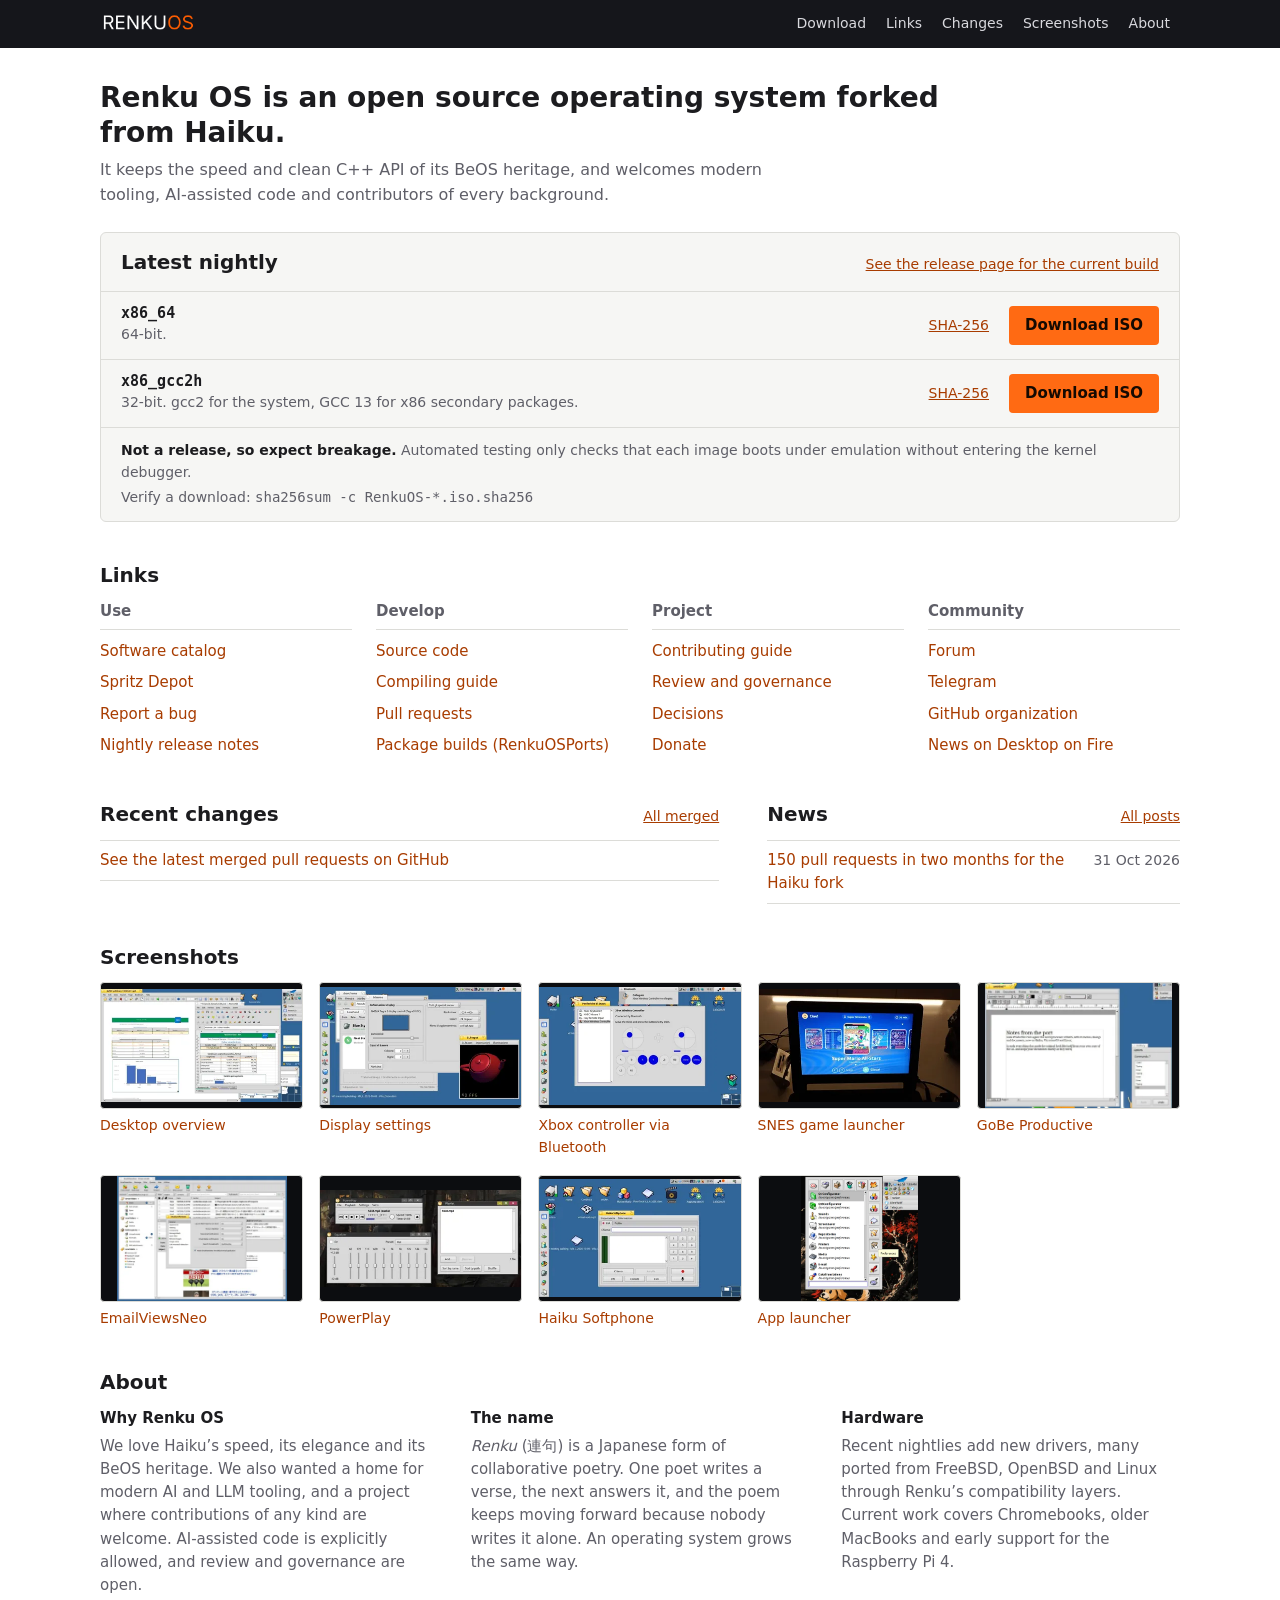
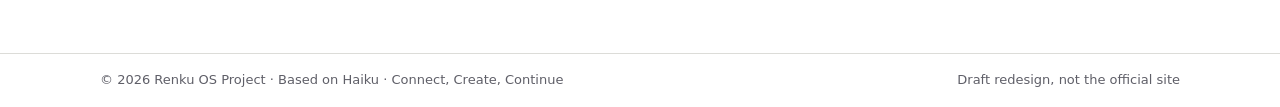
==== v2/index.html @ 44bab9cc "Add a quieter, practical version of the site under v2/ The existing page stays at the site root, unc" ====
<!doctype html>
<html lang="en">
<head>
  <meta charset="utf-8">
  <meta name="viewport" content="width=device-width, initial-scale=1">
  <title>Renku OS</title>
  <meta name="description" content="Download the latest Renku OS nightly, follow recent changes and find the project's developer and community links.">
  <meta name="color-scheme" content="light dark">
  <link rel="icon" href="../assets/seal.svg" type="image/svg+xml">
  <link rel="stylesheet" href="style.css">
</head>
<body>
  <a class="skip" href="#main">Skip to content</a>

  <header class="site-header">
    <div class="wrap header-inner">
      <a class="brand" href="#main" aria-label="Renku OS home"><img src="../assets/logo.png" alt="Renku OS" width="600" height="201"></a>
      <nav aria-label="Main">
        <a href="#download">Download</a>
        <a href="#links">Links</a>
        <a href="#changes">Changes</a>
        <a href="#screenshots">Screenshots</a>
        <a href="#about">About</a>
      </nav>
    </div>
  </header>

  <main id="main" class="wrap">
    <section class="intro">
      <h1>Renku OS is an open source operating system forked from Haiku.</h1>
      <p>It keeps the speed and clean C++ API of its BeOS heritage, and welcomes modern tooling, AI-assisted code and contributors of every background.</p>
    </section>

    <section id="download" class="panel" aria-labelledby="download-title">
      <div class="panel-head">
        <h2 id="download-title">Latest nightly</h2>
        <p class="meta" id="build-meta"><a href="https://github.com/RenkuOS/Source/releases/tag/nightly">See the release page for the current build</a></p>
      </div>
      <ul class="downloads">
        <li data-arch="x86_64">
          <div class="arch"><b>x86_64</b><span>64-bit.</span></div>
          <span class="size"></span>
          <a class="sum" href="https://github.com/RenkuOS/Source/releases/tag/nightly">SHA-256</a>
          <a class="btn" href="https://github.com/RenkuOS/Source/releases/tag/nightly">Download ISO</a>
        </li>
        <li data-arch="x86_gcc2h">
          <div class="arch"><b>x86_gcc2h</b><span>32-bit. gcc2 for the system, GCC 13 for x86 secondary packages.</span></div>
          <span class="size"></span>
          <a class="sum" href="https://github.com/RenkuOS/Source/releases/tag/nightly">SHA-256</a>
          <a class="btn" href="https://github.com/RenkuOS/Source/releases/tag/nightly">Download ISO</a>
        </li>
      </ul>
      <div class="panel-foot">
        <p><b>Not a release, so expect breakage.</b> Automated testing only checks that each image boots under emulation without entering the kernel debugger.</p>
        <p>Verify a download: <code>sha256sum -c RenkuOS-*.iso.sha256</code></p>
      </div>
    </section>

    <section id="links" aria-labelledby="links-title">
      <h2 id="links-title">Links</h2>
      <div class="link-groups">
        <nav aria-label="Use">
          <h3>Use</h3>
          <ul>
            <li><a href="https://renkuos.org/software">Software catalog</a></li>
            <li><a href="https://spritzdepot.desktoponfire.com/">Spritz Depot</a></li>
            <li><a href="https://github.com/RenkuOS/Source/issues">Report a bug</a></li>
            <li><a href="https://github.com/RenkuOS/Source/releases/tag/nightly">Nightly release notes</a></li>
          </ul>
        </nav>
        <nav aria-label="Develop">
          <h3>Develop</h3>
          <ul>
            <li><a href="https://github.com/RenkuOS/Source">Source code</a></li>
            <li><a href="https://github.com/RenkuOS/Source/blob/main/ReadMe.Compiling.md">Compiling guide</a></li>
            <li><a href="https://github.com/RenkuOS/Source/pulls">Pull requests</a></li>
            <li><a href="https://github.com/RenkuOS/RenkuOSPorts">Package builds (RenkuOSPorts)</a></li>
          </ul>
        </nav>
        <nav aria-label="Project">
          <h3>Project</h3>
          <ul>
            <li><a href="https://github.com/RenkuOS/PlanAndGovernance/blob/main/CONTRIBUTING.md">Contributing guide</a></li>
            <li><a href="https://github.com/RenkuOS/PlanAndGovernance/blob/main/REVIEW.md">Review and governance</a></li>
            <li><a href="https://github.com/RenkuOS/PlanAndGovernance/blob/main/DECISIONS.md">Decisions</a></li>
            <li><a href="https://renkuos.org/donate">Donate</a></li>
          </ul>
        </nav>
        <nav aria-label="Community">
          <h3>Community</h3>
          <ul>
            <li><a href="https://forum.desktoponfire.com/t/renku-os">Forum</a></li>
            <li><a href="https://t.me/RenkuOS">Telegram</a></li>
            <li><a href="https://github.com/RenkuOS">GitHub organization</a></li>
            <li><a href="https://www.desktoponfire.com/category/renkuos/">News on Desktop on Fire</a></li>
          </ul>
        </nav>
      </div>
    </section>

    <div class="columns">
      <section id="changes" aria-labelledby="changes-title">
        <div class="section-head">
          <h2 id="changes-title">Recent changes</h2>
          <a href="https://github.com/RenkuOS/Source/pulls?q=is%3Apr+is%3Amerged+sort%3Aupdated-desc">All merged</a>
        </div>
        <ul class="rows" id="changes-list">
          <li><a href="https://github.com/RenkuOS/Source/pulls?q=is%3Apr+is%3Amerged+sort%3Aupdated-desc">See the latest merged pull requests on GitHub</a></li>
        </ul>
      </section>

      <section id="news" aria-labelledby="news-title">
        <div class="section-head">
          <h2 id="news-title">News</h2>
          <a href="https://www.desktoponfire.com/category/renkuos/">All posts</a>
        </div>
        <ul class="rows">
          <li>
            <a href="https://www.desktoponfire.com/renkuos/1035/renkuos-150-pull-requests-haiku-fork/">150 pull requests in two months for the Haiku fork</a>
            <time datetime="2026-10-31">31 Oct 2026</time>
          </li>
        </ul>
      </section>
    </div>

    <section id="screenshots" aria-labelledby="screenshots-title">
      <h2 id="screenshots-title">Screenshots</h2>
      <ul class="shots" id="shots">
        <li><a href="../assets/shots/desktop-1.webp" data-desc="A working day: a spreadsheet, a PDF and the Deskbar, all on the classic BeOS desktop."><img src="../assets/shots/desktop-1-thumb.webp" alt="Renku OS desktop with a spreadsheet, a PDF and the Deskbar" loading="lazy" width="400" height="225"><span>Desktop overview</span></a></li>
        <li><a href="../assets/shots/display-settings.webp" data-desc="Screen preferences on an NVIDIA Tegra 2 machine, with GLTeapot spinning beside them."><img src="../assets/shots/display-settings-thumb.webp" alt="Screen preferences and GLTeapot on Renku OS" loading="lazy" width="400" height="234"><span>Display settings</span></a></li>
        <li><a href="../assets/shots/xbox-controller.webp" data-desc="A wireless Xbox controller paired over Bluetooth, with live stick and button input."><img src="../assets/shots/xbox-controller-thumb.webp" alt="Xbox Wireless Controller test window connected over Bluetooth" loading="lazy" width="400" height="234"><span>Xbox controller via Bluetooth</span></a></li>
        <li><a href="../assets/shots/games-snes.webp" data-desc="A full-screen game launcher running on a small portable machine."><img src="../assets/shots/games-snes-thumb.webp" alt="Photo of a small device showing a SNES game launcher" loading="lazy" width="400" height="225"><span>SNES game launcher</span></a></li>
        <li><a href="../assets/shots/gobe-productive-1.webp" data-desc="The classic BeOS office suite’s word processor, running on Renku."><img src="../assets/shots/gobe-productive-1-thumb.webp" alt="GoBe Productive word processor" loading="lazy" width="400" height="267"><span>GoBe Productive</span></a></li>
        <li><a href="../assets/shots/email-views-neo.webp" data-desc="A native mail client with folders, filters and preferences."><img src="../assets/shots/email-views-neo-thumb.webp" alt="EmailViewsNeo mail client" loading="lazy" width="400" height="294"><span>EmailViewsNeo</span></a></li>
        <li><a href="../assets/shots/powerplay.webp" data-desc="A skinnable media player with a playlist and a ten-band equalizer."><img src="../assets/shots/powerplay-thumb.webp" alt="PowerPlay media player with equalizer and playlist" loading="lazy" width="400" height="192"><span>PowerPlay</span></a></li>
        <li><a href="../assets/shots/haiku-softphone-2.webp" data-desc="A native SIP softphone sitting on the desktop."><img src="../assets/shots/haiku-softphone-2-thumb.webp" alt="Haiku Softphone on the Renku OS desktop" loading="lazy" width="400" height="234"><span>Haiku Softphone</span></a></li>
        <li><a href="../assets/shots/desktop-5.webp" data-desc="The Deskbar menu opening preferences, apps and Telegram."><img src="../assets/shots/desktop-5-thumb.webp" alt="Deskbar launcher menu on Renku OS" loading="lazy" width="375" height="400"><span>App launcher</span></a></li>
      </ul>
      <dialog class="lightbox" id="lightbox" aria-label="Screenshot">
        <img id="lb-img" alt="">
        <div class="lb-bar">
          <p><b id="lb-title"></b> <span id="lb-desc"></span></p>
          <button type="button" id="lb-prev">Previous</button>
          <button type="button" id="lb-next">Next</button>
          <form method="dialog"><button>Close</button></form>
        </div>
      </dialog>
    </section>

    <section id="about" aria-labelledby="about-title">
      <h2 id="about-title">About</h2>
      <div class="about-grid">
        <div>
          <h3>Why Renku OS</h3>
          <p>We love Haiku’s speed, its elegance and its BeOS heritage. We also wanted a home for modern AI and LLM tooling, and a project where contributions of any kind are welcome. AI-assisted code is explicitly allowed, and review and governance are open.</p>
        </div>
        <div>
          <h3>The name</h3>
          <p><i>Renku</i> (連句) is a Japanese form of collaborative poetry. One poet writes a verse, the next answers it, and the poem keeps moving forward because nobody writes it alone. An operating system grows the same way.</p>
        </div>
        <div>
          <h3>Hardware</h3>
          <p>Recent nightlies add new drivers, many ported from FreeBSD, OpenBSD and Linux through Renku’s compatibility layers. Current work covers Chromebooks, older MacBooks and early support for the Raspberry Pi 4.</p>
        </div>
      </div>
    </section>
  </main>

  <footer class="site-footer">
    <div class="wrap">
      <span>© 2026 Renku OS Project · Based on Haiku · Connect, Create, Continue</span>
      <span>Draft redesign, not the official site</span>
    </div>
  </footer>

  <script src="site.js" defer></script>
</body>
</html>
---- v2/style.css ----
/* Renku OS draft site, practical version: system fonts, no motion,
   follows the system light or dark setting. */
:root{
  --bg:#fff;--surface:#f6f6f4;--text:#1c1c1f;--muted:#5f5f68;--line:#dcdcd8;
  --link:#a83c00;--accent:#ff6a13;--on-accent:#160a02;--bar:#15161b;--bar-text:#d9d9de;
  --sans:system-ui,-apple-system,"Segoe UI",Roboto,"Noto Sans",sans-serif;
  --mono:ui-monospace,Menlo,Consolas,"DejaVu Sans Mono",monospace}
@media (prefers-color-scheme:dark){:root{
  --bg:#17181c;--surface:#1f2025;--text:#e8e8ea;--muted:#a3a3ad;--line:#33343b;
  --link:#ff9a57}}
*{box-sizing:border-box}
body{margin:0;background:var(--bg);color:var(--text);font:16px/1.55 var(--sans)}
img{display:block;max-width:100%;height:auto}
a{color:var(--link)}
a:focus-visible,button:focus-visible{outline:2px solid currentColor;outline-offset:2px}
h1,h2,h3,p{margin:0}
h1{font-size:clamp(22px,3vw,28px);line-height:1.25;font-weight:650;max-width:32em}
h2{font-size:20px;line-height:1.3;font-weight:650}
h3{font-size:15px;font-weight:650}
code{font:14px var(--mono);overflow-wrap:anywhere}
.wrap{width:min(1080px,100% - 32px);margin-inline:auto}
.skip{position:fixed;top:-60px;left:16px;z-index:20;padding:8px 12px;background:var(--bg);color:var(--text)}
.skip:focus{top:8px}

.site-header{position:sticky;top:0;z-index:10;background:var(--bar)}
.header-inner{display:flex;flex-wrap:wrap;align-items:center;column-gap:24px;min-height:48px}
.brand img{width:96px}
.site-header nav{display:flex;flex-wrap:wrap;margin-left:auto}
.site-header nav a{padding:12px 10px;color:var(--bar-text);font-size:14px;text-decoration:none}
.site-header nav a:hover{color:#fff;text-decoration:underline}
@media (max-width:560px){
  .header-inner{padding-top:4px}
  .site-header nav{margin-left:-6px;width:calc(100% + 12px);flex-wrap:nowrap;justify-content:space-between}
  .site-header nav a{padding:6px 6px 10px;font-size:13px}
}

main>section,.columns{margin-top:40px}
section{scroll-margin-top:64px}
@media (max-width:560px){section{scroll-margin-top:96px}}
main>section:last-child{margin-bottom:56px}
main>section.intro{margin-top:32px}
.intro p{margin-top:8px;max-width:44em;color:var(--muted)}
main>section.panel{margin-top:24px}

.panel{border:1px solid var(--line);border-radius:6px;background:var(--surface)}
.panel-head{display:flex;flex-wrap:wrap;justify-content:space-between;align-items:baseline;gap:4px 16px;padding:16px 20px}
.meta{font-size:14px;color:var(--muted)}
.downloads{list-style:none;margin:0;padding:0}
.downloads li{display:grid;grid-template-columns:1fr auto auto auto;align-items:center;gap:8px 20px;padding:12px 20px;border-top:1px solid var(--line)}
.arch b{display:block;font:600 15px var(--mono)}
.arch span{font-size:14px;color:var(--muted)}
.size{font-size:14px;color:var(--muted);white-space:nowrap}
.sum{font-size:14px}
.btn{display:inline-block;padding:8px 16px;border-radius:4px;background:var(--accent);color:var(--on-accent);font-size:15px;font-weight:600;text-decoration:none;white-space:nowrap}
.btn:hover{background:#ff8a3d}
.panel-foot{display:grid;gap:4px;padding:12px 20px;border-top:1px solid var(--line);font-size:14px;color:var(--muted)}
.panel-foot b{color:var(--text);font-weight:600}
@media (max-width:640px){
  .downloads li{grid-template-columns:auto 1fr auto}
  .arch{grid-column:1/-1}
  .size{grid-row:2;grid-column:3;justify-self:end}
  .sum{grid-row:2;grid-column:2}
  .btn{grid-row:2;grid-column:1}
}

.link-groups{display:grid;grid-template-columns:repeat(4,1fr);gap:24px;margin-top:12px}
.link-groups h3{padding-bottom:6px;border-bottom:1px solid var(--line);color:var(--muted)}
.link-groups ul{list-style:none;margin:6px 0 0;padding:0}
.link-groups a{display:block;padding:4px 0;font-size:15px;text-decoration:none}
.link-groups a:hover,.rows a:hover{text-decoration:underline}
@media (max-width:800px){.link-groups{grid-template-columns:1fr 1fr}}

.columns{display:grid;grid-template-columns:3fr 2fr;gap:24px 48px;align-items:start}
.columns section{min-width:0}
@media (max-width:800px){.columns{grid-template-columns:1fr}}
.section-head{display:flex;justify-content:space-between;align-items:baseline;gap:16px;font-size:14px}
.rows{list-style:none;margin:12px 0 0;padding:0;border-top:1px solid var(--line);font-size:15px}
.rows li{display:flex;justify-content:space-between;align-items:baseline;gap:16px;padding:8px 0;border-bottom:1px solid var(--line)}
.rows a{min-width:0;overflow-wrap:anywhere;text-decoration:none}
.rows time{flex:none;font-size:14px;color:var(--muted)}

.shots{list-style:none;display:grid;grid-template-columns:repeat(auto-fill,minmax(150px,1fr));gap:16px;margin:12px 0 0;padding:0}
@media (min-width:800px){.shots{grid-template-columns:repeat(auto-fill,minmax(190px,1fr))}}
.shots a{display:block;font-size:14px;text-decoration:none}
.shots a:hover span{text-decoration:underline}
.shots img{width:100%;aspect-ratio:16/10;object-fit:contain;background:#0c0d10;border:1px solid var(--line);border-radius:4px}
.shots span{display:block;margin-top:6px}

.lightbox{width:fit-content;max-width:min(96vw,1400px);padding:0;border:1px solid var(--line);border-radius:6px;background:var(--surface);color:var(--text)}
.lightbox::backdrop{background:rgb(0 0 0 / .8)}
.lightbox img{max-width:100%;max-height:calc(94vh - 90px);width:auto;margin-inline:auto;background:#0c0d10}
.lb-bar{display:flex;flex-wrap:wrap;align-items:center;gap:8px;padding:10px 12px;font-size:14px}
.lb-bar p{flex:1 1 280px;min-width:0}
.lb-bar span{color:var(--muted)}
.lb-bar form{margin:0}
.lb-bar button{padding:6px 12px;border:1px solid var(--line);border-radius:4px;background:var(--bg);color:var(--text);font:inherit;cursor:pointer}
.lb-bar button:hover{border-color:var(--muted)}

.about-grid{display:grid;grid-template-columns:repeat(3,1fr);gap:24px 32px;margin-top:12px}
.about-grid p{margin-top:4px;font-size:15px;color:var(--muted)}
@media (max-width:800px){.about-grid{grid-template-columns:1fr}}

.site-footer{padding:16px 0;border-top:1px solid var(--line);font-size:13px;color:var(--muted)}
.site-footer .wrap{display:flex;flex-wrap:wrap;justify-content:space-between;gap:4px 24px}
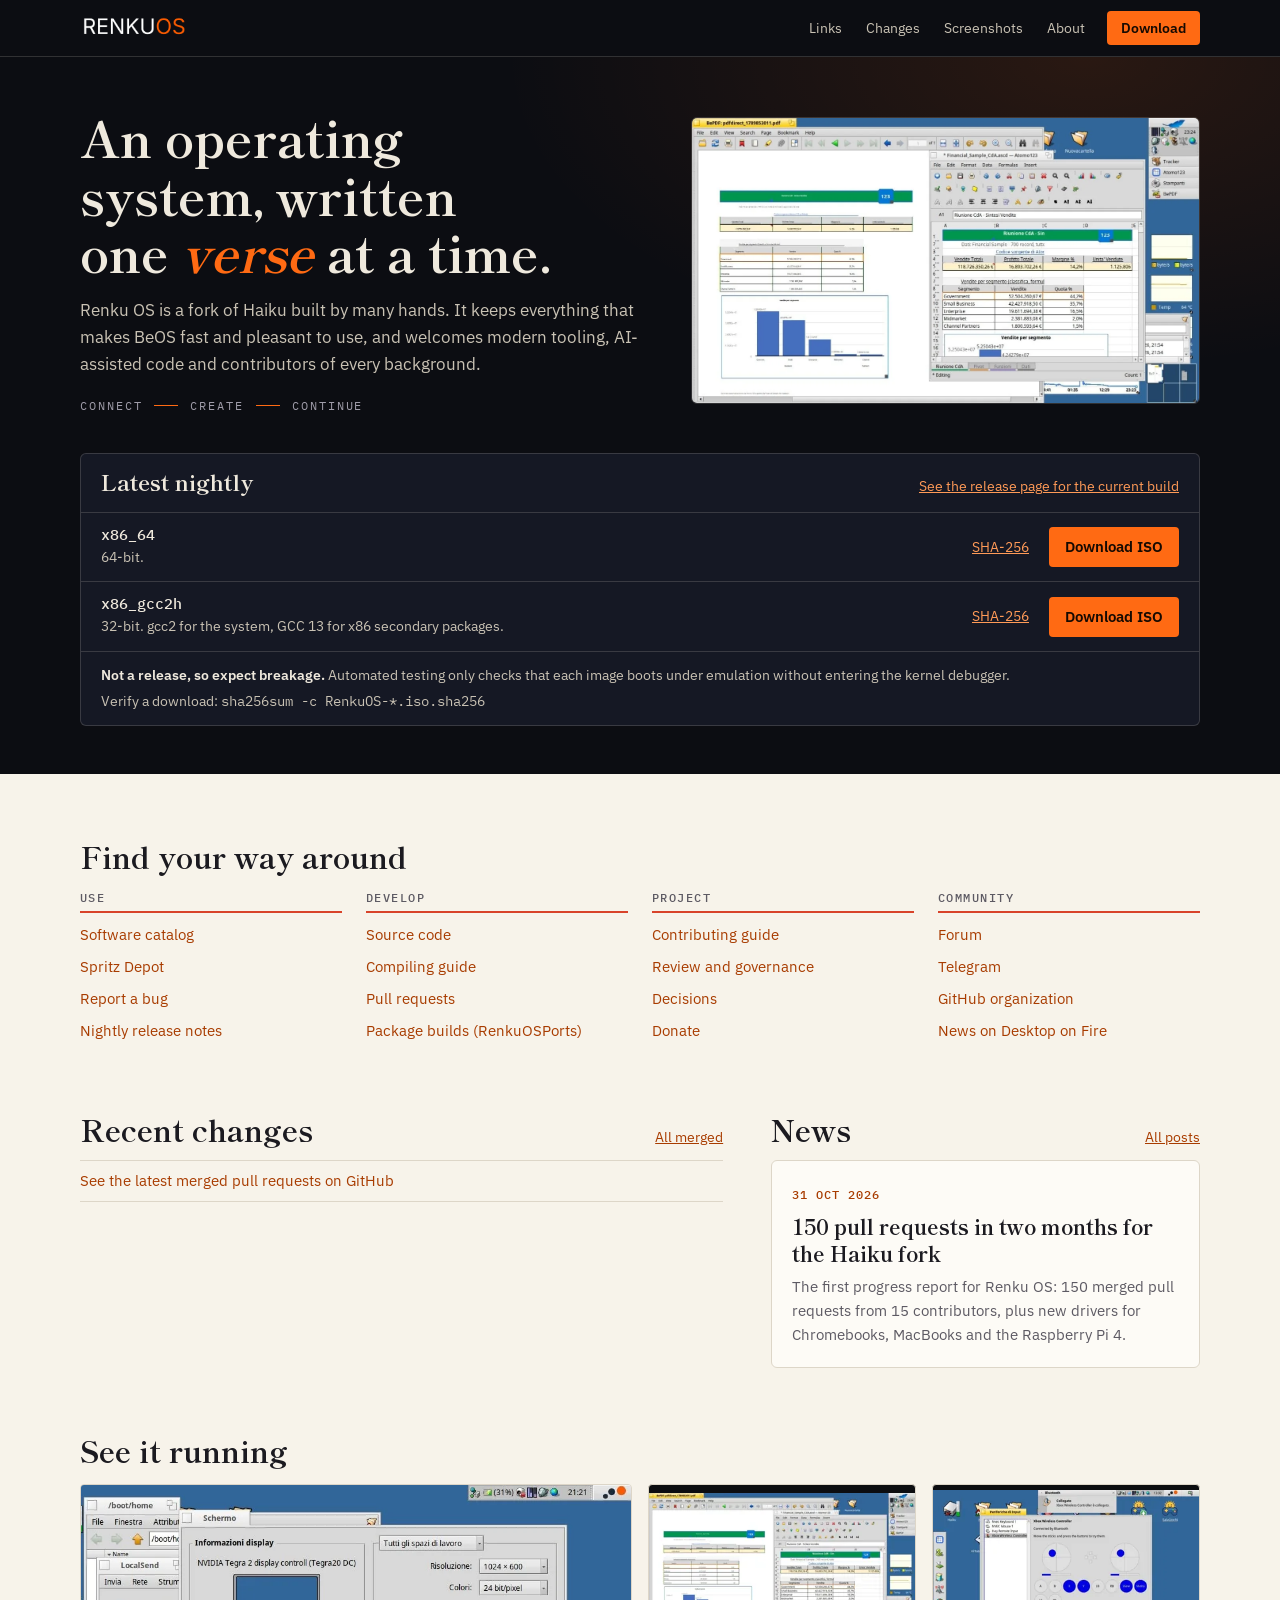
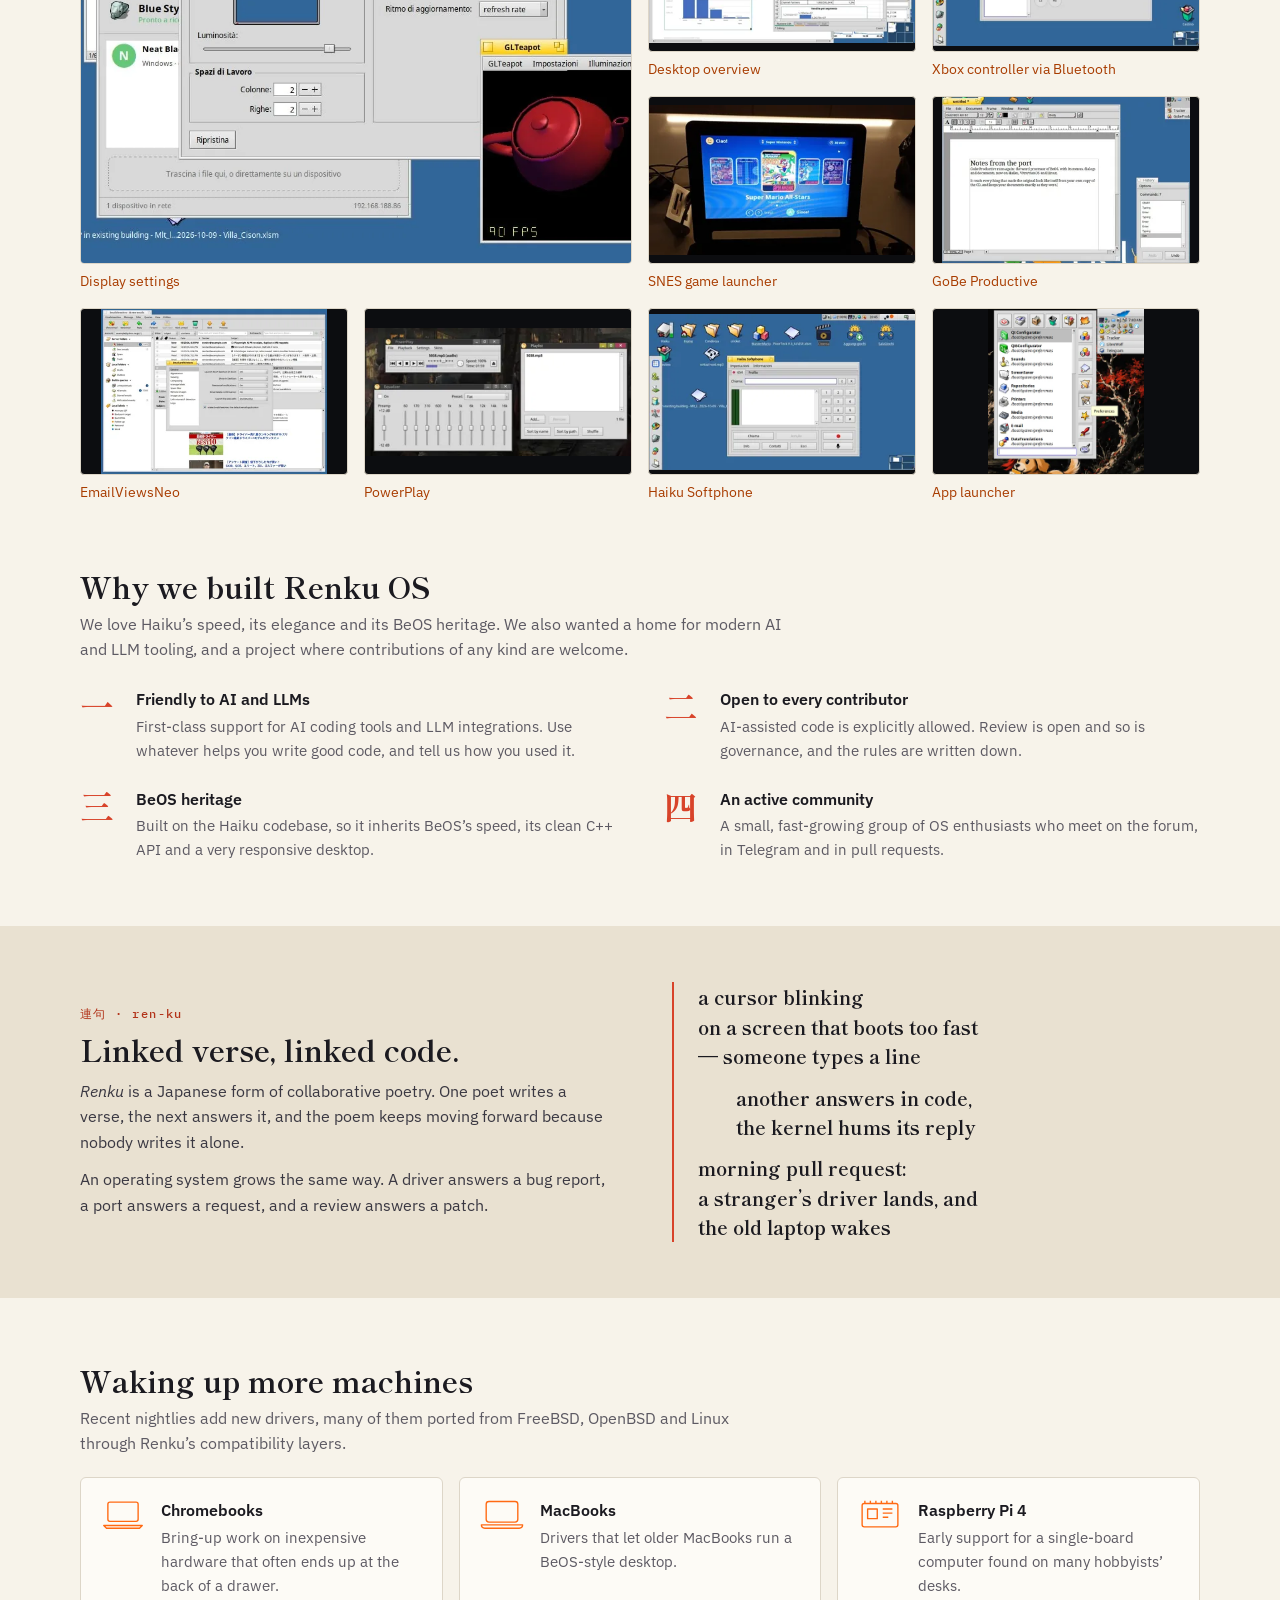
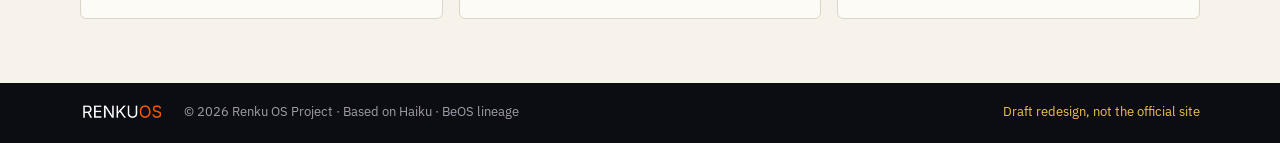
==== commit f9cf4828: "Bring the project's character back to the v2 page The first pass went too plain. Restore the ink and" ====
--- a/v2/index.html
+++ b/v2/index.html
@@ -4,9 +4,13 @@
   <meta charset="utf-8">
   <meta name="viewport" content="width=device-width, initial-scale=1">
   <title>Renku OS</title>
-  <meta name="description" content="Download the latest Renku OS nightly, follow recent changes and find the project's developer and community links.">
+  <meta name="description" content="Renku OS is an open source operating system forked from Haiku. Download the latest nightly, follow recent changes and find the project's developer and community links.">
   <meta name="color-scheme" content="light dark">
+  <meta name="theme-color" content="#0c0d12">
   <link rel="icon" href="../assets/seal.svg" type="image/svg+xml">
+  <link rel="preconnect" href="https://fonts.googleapis.com">
+  <link rel="preconnect" href="https://fonts.gstatic.com" crossorigin>
+  <link href="https://fonts.googleapis.com/css2?family=Shippori+Mincho:wght@700&family=IBM+Plex+Sans:wght@400;500;600&family=IBM+Plex+Mono:wght@400;500&display=swap" rel="stylesheet">
   <link rel="stylesheet" href="style.css">
 </head>
 <body>
@@ -16,48 +20,58 @@
     <div class="wrap header-inner">
       <a class="brand" href="#main" aria-label="Renku OS home"><img src="../assets/logo.png" alt="Renku OS" width="600" height="201"></a>
       <nav aria-label="Main">
-        <a href="#download">Download</a>
         <a href="#links">Links</a>
         <a href="#changes">Changes</a>
         <a href="#screenshots">Screenshots</a>
         <a href="#about">About</a>
+        <a class="nav-cta" href="#download">Download</a>
       </nav>
     </div>
   </header>
 
-  <main id="main" class="wrap">
-    <section class="intro">
-      <h1>Renku OS is an open source operating system forked from Haiku.</h1>
-      <p>It keeps the speed and clean C++ API of its BeOS heritage, and welcomes modern tooling, AI-assisted code and contributors of every background.</p>
-    </section>
-
-    <section id="download" class="panel" aria-labelledby="download-title">
-      <div class="panel-head">
-        <h2 id="download-title">Latest nightly</h2>
-        <p class="meta" id="build-meta"><a href="https://github.com/RenkuOS/Source/releases/tag/nightly">See the release page for the current build</a></p>
-      </div>
-      <ul class="downloads">
-        <li data-arch="x86_64">
-          <div class="arch"><b>x86_64</b><span>64-bit.</span></div>
-          <span class="size"></span>
-          <a class="sum" href="https://github.com/RenkuOS/Source/releases/tag/nightly">SHA-256</a>
-          <a class="btn" href="https://github.com/RenkuOS/Source/releases/tag/nightly">Download ISO</a>
-        </li>
-        <li data-arch="x86_gcc2h">
-          <div class="arch"><b>x86_gcc2h</b><span>32-bit. gcc2 for the system, GCC 13 for x86 secondary packages.</span></div>
-          <span class="size"></span>
-          <a class="sum" href="https://github.com/RenkuOS/Source/releases/tag/nightly">SHA-256</a>
-          <a class="btn" href="https://github.com/RenkuOS/Source/releases/tag/nightly">Download ISO</a>
-        </li>
-      </ul>
-      <div class="panel-foot">
-        <p><b>Not a release, so expect breakage.</b> Automated testing only checks that each image boots under emulation without entering the kernel debugger.</p>
-        <p>Verify a download: <code>sha256sum -c RenkuOS-*.iso.sha256</code></p>
-      </div>
-    </section>
-
-    <section id="links" aria-labelledby="links-title">
-      <h2 id="links-title">Links</h2>
+  <main id="main">
+    <section class="hero">
+      <div class="wrap">
+        <div class="hero-grid">
+          <div>
+            <h1>An operating system, written one <span class="fire">verse</span> at a time.</h1>
+            <p class="lead">Renku OS is a fork of Haiku built by many hands. It keeps everything that makes BeOS fast and pleasant to use, and welcomes modern tooling, AI-assisted code and contributors of every background.</p>
+            <p class="motto"><span>Connect</span><i></i><span>Create</span><i></i><span>Continue</span></p>
+          </div>
+          <a class="hero-shot" href="#screenshots" aria-label="See more screenshots">
+            <img src="../assets/shots/desktop-1.webp" alt="Renku OS desktop with a spreadsheet, a PDF and the Deskbar" width="1280" height="719">
+          </a>
+        </div>
+
+        <div id="download" class="panel">
+          <div class="panel-head">
+            <h2>Latest nightly</h2>
+            <p class="meta" id="build-meta"><a href="https://github.com/RenkuOS/Source/releases/tag/nightly">See the release page for the current build</a></p>
+          </div>
+          <ul class="downloads">
+            <li data-arch="x86_64">
+              <div class="arch"><b>x86_64</b><span>64-bit.</span></div>
+              <span class="size"></span>
+              <a class="sum" href="https://github.com/RenkuOS/Source/releases/tag/nightly">SHA-256</a>
+              <a class="btn" href="https://github.com/RenkuOS/Source/releases/tag/nightly">Download ISO</a>
+            </li>
+            <li data-arch="x86_gcc2h">
+              <div class="arch"><b>x86_gcc2h</b><span>32-bit. gcc2 for the system, GCC 13 for x86 secondary packages.</span></div>
+              <span class="size"></span>
+              <a class="sum" href="https://github.com/RenkuOS/Source/releases/tag/nightly">SHA-256</a>
+              <a class="btn" href="https://github.com/RenkuOS/Source/releases/tag/nightly">Download ISO</a>
+            </li>
+          </ul>
+          <div class="panel-foot">
+            <p><b>Not a release, so expect breakage.</b> Automated testing only checks that each image boots under emulation without entering the kernel debugger.</p>
+            <p>Verify a download: <code>sha256sum -c RenkuOS-*.iso.sha256</code></p>
+          </div>
+        </div>
+      </div>
+    </section>
+
+    <section id="links" class="block wrap" aria-labelledby="links-title">
+      <h2 id="links-title">Find your way around</h2>
       <div class="link-groups">
         <nav aria-label="Use">
           <h3>Use</h3>
@@ -98,7 +112,7 @@
       </div>
     </section>
 
-    <div class="columns">
+    <div class="block wrap columns">
       <section id="changes" aria-labelledby="changes-title">
         <div class="section-head">
           <h2 id="changes-title">Recent changes</h2>
@@ -114,20 +128,19 @@
           <h2 id="news-title">News</h2>
           <a href="https://www.desktoponfire.com/category/renkuos/">All posts</a>
         </div>
-        <ul class="rows">
-          <li>
-            <a href="https://www.desktoponfire.com/renkuos/1035/renkuos-150-pull-requests-haiku-fork/">150 pull requests in two months for the Haiku fork</a>
-            <time datetime="2026-10-31">31 Oct 2026</time>
-          </li>
-        </ul>
+        <a class="dispatch" href="https://www.desktoponfire.com/renkuos/1035/renkuos-150-pull-requests-haiku-fork/">
+          <time datetime="2026-10-31">31 Oct 2026</time>
+          <h3>150 pull requests in two months for the Haiku fork</h3>
+          <p>The first progress report for Renku OS: 150 merged pull requests from 15 contributors, plus new drivers for Chromebooks, MacBooks and the Raspberry Pi 4.</p>
+        </a>
       </section>
     </div>
 
-    <section id="screenshots" aria-labelledby="screenshots-title">
-      <h2 id="screenshots-title">Screenshots</h2>
+    <section id="screenshots" class="block wrap" aria-labelledby="screenshots-title">
+      <h2 id="screenshots-title">See it running</h2>
       <ul class="shots" id="shots">
+        <li class="shot-lead"><a href="../assets/shots/display-settings.webp" data-desc="Screen preferences on an NVIDIA Tegra 2 machine, with GLTeapot spinning beside them."><img src="../assets/shots/display-settings.webp" alt="Screen preferences and GLTeapot on Renku OS" loading="lazy" width="1024" height="600"><span>Display settings</span></a></li>
         <li><a href="../assets/shots/desktop-1.webp" data-desc="A working day: a spreadsheet, a PDF and the Deskbar, all on the classic BeOS desktop."><img src="../assets/shots/desktop-1-thumb.webp" alt="Renku OS desktop with a spreadsheet, a PDF and the Deskbar" loading="lazy" width="400" height="225"><span>Desktop overview</span></a></li>
-        <li><a href="../assets/shots/display-settings.webp" data-desc="Screen preferences on an NVIDIA Tegra 2 machine, with GLTeapot spinning beside them."><img src="../assets/shots/display-settings-thumb.webp" alt="Screen preferences and GLTeapot on Renku OS" loading="lazy" width="400" height="234"><span>Display settings</span></a></li>
         <li><a href="../assets/shots/xbox-controller.webp" data-desc="A wireless Xbox controller paired over Bluetooth, with live stick and button input."><img src="../assets/shots/xbox-controller-thumb.webp" alt="Xbox Wireless Controller test window connected over Bluetooth" loading="lazy" width="400" height="234"><span>Xbox controller via Bluetooth</span></a></li>
         <li><a href="../assets/shots/games-snes.webp" data-desc="A full-screen game launcher running on a small portable machine."><img src="../assets/shots/games-snes-thumb.webp" alt="Photo of a small device showing a SNES game launcher" loading="lazy" width="400" height="225"><span>SNES game launcher</span></a></li>
         <li><a href="../assets/shots/gobe-productive-1.webp" data-desc="The classic BeOS office suite’s word processor, running on Renku."><img src="../assets/shots/gobe-productive-1-thumb.webp" alt="GoBe Productive word processor" loading="lazy" width="400" height="267"><span>GoBe Productive</span></a></li>
@@ -147,29 +160,58 @@
       </dialog>
     </section>
 
-    <section id="about" aria-labelledby="about-title">
-      <h2 id="about-title">About</h2>
-      <div class="about-grid">
+    <section id="about" class="block wrap" aria-labelledby="about-title">
+      <h2 id="about-title">Why we built Renku OS</h2>
+      <p class="section-lead">We love Haiku’s speed, its elegance and its BeOS heritage. We also wanted a home for modern AI and LLM tooling, and a project where contributions of any kind are welcome.</p>
+      <ol class="features">
+        <li><span class="numeral" aria-hidden="true">一</span><div><h3>Friendly to AI and LLMs</h3><p>First-class support for AI coding tools and LLM integrations. Use whatever helps you write good code, and tell us how you used it.</p></div></li>
+        <li><span class="numeral" aria-hidden="true">二</span><div><h3>Open to every contributor</h3><p>AI-assisted code is explicitly allowed. Review is open and so is governance, and the rules are written down.</p></div></li>
+        <li><span class="numeral" aria-hidden="true">三</span><div><h3>BeOS heritage</h3><p>Built on the Haiku codebase, so it inherits BeOS’s speed, its clean C++ API and a very responsive desktop.</p></div></li>
+        <li><span class="numeral" aria-hidden="true">四</span><div><h3>An active community</h3><p>A small, fast-growing group of OS enthusiasts who meet on the forum, in Telegram and in pull requests.</p></div></li>
+      </ol>
+    </section>
+
+    <section class="paper" aria-labelledby="name-title">
+      <div class="wrap paper-grid">
         <div>
-          <h3>Why Renku OS</h3>
-          <p>We love Haiku’s speed, its elegance and its BeOS heritage. We also wanted a home for modern AI and LLM tooling, and a project where contributions of any kind are welcome. AI-assisted code is explicitly allowed, and review and governance are open.</p>
-        </div>
-        <div>
-          <h3>The name</h3>
-          <p><i>Renku</i> (連句) is a Japanese form of collaborative poetry. One poet writes a verse, the next answers it, and the poem keeps moving forward because nobody writes it alone. An operating system grows the same way.</p>
-        </div>
-        <div>
-          <h3>Hardware</h3>
-          <p>Recent nightlies add new drivers, many ported from FreeBSD, OpenBSD and Linux through Renku’s compatibility layers. Current work covers Chromebooks, older MacBooks and early support for the Raspberry Pi 4.</p>
-        </div>
+          <p class="label">連句 · ren-ku</p>
+          <h2 id="name-title">Linked verse, linked code.</h2>
+          <p><i>Renku</i> is a Japanese form of collaborative poetry. One poet writes a verse, the next answers it, and the poem keeps moving forward because nobody writes it alone.</p>
+          <p>An operating system grows the same way. A driver answers a bug report, a port answers a request, and a review answers a patch.</p>
+        </div>
+        <div class="poem" aria-label="A linked verse">
+          <p>a cursor blinking<br>on a screen that boots too fast<br>— someone types a line</p>
+          <p class="answer">another answers in code,<br>the kernel hums its reply</p>
+          <p>morning pull request:<br>a stranger’s driver lands, and<br>the old laptop wakes</p>
+        </div>
+      </div>
+    </section>
+
+    <section id="hardware" class="block wrap" aria-labelledby="hardware-title">
+      <h2 id="hardware-title">Waking up more machines</h2>
+      <p class="section-lead">Recent nightlies add new drivers, many of them ported from FreeBSD, OpenBSD and Linux through Renku’s compatibility layers.</p>
+      <div class="hw-grid">
+        <article class="hw">
+          <svg viewBox="0 0 64 48" aria-hidden="true"><rect x="10" y="6" width="44" height="28" rx="3"/><path d="M4 40h56l-4 4H8z"/></svg>
+          <div><h3>Chromebooks</h3><p>Bring-up work on inexpensive hardware that often ends up at the back of a drawer.</p></div>
+        </article>
+        <article class="hw">
+          <svg viewBox="0 0 64 48" aria-hidden="true"><rect x="9" y="5" width="46" height="30" rx="4"/><path d="M2 39h60c0 3-2 5-5 5H7c-3 0-5-2-5-5z"/></svg>
+          <div><h3>MacBooks</h3><p>Drivers that let older MacBooks run a BeOS-style desktop.</p></div>
+        </article>
+        <article class="hw">
+          <svg viewBox="0 0 64 48" aria-hidden="true"><rect x="6" y="8" width="52" height="34" rx="3"/><rect x="14" y="16" width="14" height="14"/><path d="M36 16h14M36 22h14M36 28h8M10 8V4M18 8V4M26 8V4M34 8V4M42 8V4M50 8V4"/></svg>
+          <div><h3>Raspberry Pi 4</h3><p>Early support for a single-board computer found on many hobbyists’ desks.</p></div>
+        </article>
       </div>
     </section>
   </main>
 
   <footer class="site-footer">
     <div class="wrap">
-      <span>© 2026 Renku OS Project · Based on Haiku · Connect, Create, Continue</span>
-      <span>Draft redesign, not the official site</span>
+      <img src="../assets/logo.png" alt="Renku OS" width="600" height="201">
+      <span>© 2026 Renku OS Project · Based on Haiku · BeOS lineage</span>
+      <span class="draft-tag">Draft redesign, not the official site</span>
     </div>
   </footer>
 
--- a/v2/style.css
+++ b/v2/style.css
@@ -1,60 +1,77 @@
-/* Renku OS draft site, practical version: system fonts, no motion,
-   follows the system light or dark setting. */
+/* Renku OS draft site, practical version.
+   Night ink, washi paper and one vermilion accent, with a mincho serif for
+   headings. Nothing moves except quick hover colours. The page follows the
+   system light or dark setting; the hero and header stay night ink in both. */
 :root{
-  --bg:#fff;--surface:#f6f6f4;--text:#1c1c1f;--muted:#5f5f68;--line:#dcdcd8;
-  --link:#a83c00;--accent:#ff6a13;--on-accent:#160a02;--bar:#15161b;--bar-text:#d9d9de;
-  --sans:system-ui,-apple-system,"Segoe UI",Roboto,"Noto Sans",sans-serif;
-  --mono:ui-monospace,Menlo,Consolas,"DejaVu Sans Mono",monospace}
+  --night:#0c0d12;--night-2:#151824;--washi:#efe9dd;--washi-2:#c9c2b4;--hero-line:rgb(239 233 221 / .16);
+  --fire:#ff6a13;--fire-2:#ff8a3d;--on-fire:#160a02;--seal:#d8432a;--gold:#f2c14e;
+  --bg:#f7f3ea;--surface:#fdfbf6;--text:#1b1a20;--muted:#5d5a63;--line:#ddd6c8;--link:#a83c00;
+  --paper:#e9e1d1;
+  --serif:"Shippori Mincho","Hiragino Mincho ProN","Yu Mincho",Georgia,serif;
+  --sans:"IBM Plex Sans",system-ui,-apple-system,"Segoe UI",Roboto,sans-serif;
+  --mono:"IBM Plex Mono",ui-monospace,Menlo,Consolas,monospace}
 @media (prefers-color-scheme:dark){:root{
-  --bg:#17181c;--surface:#1f2025;--text:#e8e8ea;--muted:#a3a3ad;--line:#33343b;
-  --link:#ff9a57}}
+  --bg:#0f1016;--surface:#161821;--text:#efe9dd;--muted:#a5a2ad;--line:rgb(239 233 221 / .13);--link:#ff9a57;
+  --paper:#efe9dd}}
 *{box-sizing:border-box}
-body{margin:0;background:var(--bg);color:var(--text);font:16px/1.55 var(--sans)}
+body{margin:0;background:var(--bg);color:var(--text);font:16px/1.6 var(--sans)}
 img{display:block;max-width:100%;height:auto}
-a{color:var(--link)}
+a{color:var(--link);transition:color .15s,background-color .15s,border-color .15s}
 a:focus-visible,button:focus-visible{outline:2px solid currentColor;outline-offset:2px}
 h1,h2,h3,p{margin:0}
-h1{font-size:clamp(22px,3vw,28px);line-height:1.25;font-weight:650;max-width:32em}
-h2{font-size:20px;line-height:1.3;font-weight:650}
-h3{font-size:15px;font-weight:650}
+h1,h2{font-family:var(--serif);font-weight:700;line-height:1.2}
+h1{font-size:clamp(32px,4.2vw,50px);line-height:1.15;text-wrap:balance}
+h2{font-size:clamp(24px,2.6vw,30px)}
+h3{font-size:16px;font-weight:600}
 code{font:14px var(--mono);overflow-wrap:anywhere}
-.wrap{width:min(1080px,100% - 32px);margin-inline:auto}
-.skip{position:fixed;top:-60px;left:16px;z-index:20;padding:8px 12px;background:var(--bg);color:var(--text)}
+.wrap{width:min(1120px,100% - 32px);margin-inline:auto}
+@media (min-width:720px){.wrap{width:min(1120px,100% - 64px)}}
+.skip{position:fixed;top:-60px;left:16px;z-index:20;padding:8px 12px;background:var(--washi);color:var(--night)}
 .skip:focus{top:8px}
 
-.site-header{position:sticky;top:0;z-index:10;background:var(--bar)}
-.header-inner{display:flex;flex-wrap:wrap;align-items:center;column-gap:24px;min-height:48px}
-.brand img{width:96px}
-.site-header nav{display:flex;flex-wrap:wrap;margin-left:auto}
-.site-header nav a{padding:12px 10px;color:var(--bar-text);font-size:14px;text-decoration:none}
-.site-header nav a:hover{color:#fff;text-decoration:underline}
-@media (max-width:560px){
-  .header-inner{padding-top:4px}
-  .site-header nav{margin-left:-6px;width:calc(100% + 12px);flex-wrap:nowrap;justify-content:space-between}
-  .site-header nav a{padding:6px 6px 10px;font-size:13px}
+/* Header */
+.site-header{position:sticky;top:0;z-index:10;background:var(--night);border-bottom:1px solid var(--hero-line)}
+.header-inner{display:flex;align-items:center;column-gap:24px;min-height:56px}
+.brand img{width:108px}
+.site-header nav{display:flex;align-items:center;gap:4px;margin-left:auto}
+.site-header nav a{padding:6px 10px;color:var(--washi-2);font-size:14px;text-decoration:none}
+.site-header nav a:hover{color:var(--washi)}
+.site-header nav a.nav-cta{margin-left:8px;padding:6px 14px;border-radius:4px;background:var(--fire);color:var(--on-fire);font-weight:600}
+.site-header nav a.nav-cta:hover{background:var(--fire-2);color:var(--on-fire)}
+@media (max-width:600px){
+  .header-inner{flex-wrap:wrap;padding-top:6px}
+  .site-header nav{order:3;width:calc(100% + 12px);margin:0 -6px 6px;justify-content:space-between;gap:0}
+  .site-header nav a{padding:6px;font-size:13px}
+  .site-header nav a.nav-cta{margin-left:0;padding:6px 10px}
 }
 
-main>section,.columns{margin-top:40px}
-section{scroll-margin-top:64px}
-@media (max-width:560px){section{scroll-margin-top:96px}}
-main>section:last-child{margin-bottom:56px}
-main>section.intro{margin-top:32px}
-.intro p{margin-top:8px;max-width:44em;color:var(--muted)}
-main>section.panel{margin-top:24px}
+/* Hero: tagline, a real screenshot, then the downloads */
+.hero{padding:clamp(32px,4vw,56px) 0 clamp(32px,4vw,48px);color:var(--washi);
+  background:radial-gradient(900px 480px at 85% 0%,rgb(255 106 19 / .12),transparent 65%),var(--night)}
+.hero-grid{display:grid;grid-template-columns:1.1fr 1fr;gap:clamp(24px,4vw,56px);align-items:center;margin-bottom:clamp(28px,3.5vw,40px)}
+.fire{color:var(--fire);font-style:italic}
+.lead{margin-top:16px;max-width:36em;color:var(--washi-2);font-size:17px}
+.motto{display:flex;align-items:center;flex-wrap:wrap;gap:12px;margin-top:20px;font:12px var(--mono);letter-spacing:.16em;text-transform:uppercase;color:#a09daa}
+.motto i{width:24px;height:1px;background:var(--fire)}
+.hero-shot{display:block;border:1px solid var(--hero-line);border-radius:6px;overflow:hidden}
+.hero-shot:hover{border-color:var(--fire)}
+@media (max-width:860px){.hero-grid{grid-template-columns:1fr}}
 
-.panel{border:1px solid var(--line);border-radius:6px;background:var(--surface)}
-.panel-head{display:flex;flex-wrap:wrap;justify-content:space-between;align-items:baseline;gap:4px 16px;padding:16px 20px}
-.meta{font-size:14px;color:var(--muted)}
+.panel{border:1px solid var(--hero-line);border-radius:6px;background:var(--night-2)}
+.panel-head{display:flex;flex-wrap:wrap;justify-content:space-between;align-items:baseline;gap:4px 16px;padding:14px 20px}
+.panel-head h2{font-size:22px}
+.panel a:not(.btn){color:#ff9a57}
+.meta{font-size:14px;color:var(--washi-2)}
 .downloads{list-style:none;margin:0;padding:0}
-.downloads li{display:grid;grid-template-columns:1fr auto auto auto;align-items:center;gap:8px 20px;padding:12px 20px;border-top:1px solid var(--line)}
-.arch b{display:block;font:600 15px var(--mono)}
-.arch span{font-size:14px;color:var(--muted)}
-.size{font-size:14px;color:var(--muted);white-space:nowrap}
-.sum{font-size:14px}
-.btn{display:inline-block;padding:8px 16px;border-radius:4px;background:var(--accent);color:var(--on-accent);font-size:15px;font-weight:600;text-decoration:none;white-space:nowrap}
-.btn:hover{background:#ff8a3d}
-.panel-foot{display:grid;gap:4px;padding:12px 20px;border-top:1px solid var(--line);font-size:14px;color:var(--muted)}
-.panel-foot b{color:var(--text);font-weight:600}
+.downloads li{display:grid;grid-template-columns:1fr auto auto auto;align-items:center;gap:8px 20px;padding:12px 20px;border-top:1px solid var(--hero-line)}
+.arch b{display:block;font:500 15px var(--mono)}
+.arch span{font-size:14px;color:var(--washi-2)}
+.size,.sum{font-size:14px;white-space:nowrap}
+.size{color:var(--washi-2)}
+.btn{display:inline-block;padding:8px 16px;border-radius:4px;background:var(--fire);color:var(--on-fire);font-size:15px;font-weight:600;text-decoration:none;white-space:nowrap}
+.btn:hover{background:var(--fire-2)}
+.panel-foot{display:grid;gap:4px;padding:12px 20px;border-top:1px solid var(--hero-line);font-size:14px;color:var(--washi-2)}
+.panel-foot b{color:var(--washi);font-weight:600}
 @media (max-width:640px){
   .downloads li{grid-template-columns:auto 1fr auto}
   .arch{grid-column:1/-1}
@@ -63,42 +80,89 @@
   .btn{grid-row:2;grid-column:1}
 }
 
-.link-groups{display:grid;grid-template-columns:repeat(4,1fr);gap:24px;margin-top:12px}
-.link-groups h3{padding-bottom:6px;border-bottom:1px solid var(--line);color:var(--muted)}
+/* Sections */
+.block{margin-top:clamp(40px,5vw,64px)}
+section{scroll-margin-top:72px}
+#download{scroll-margin-top:72px}
+@media (max-width:600px){section,#download{scroll-margin-top:100px}}
+.section-lead{margin-top:8px;max-width:44em;color:var(--muted)}
+.section-head{display:flex;justify-content:space-between;align-items:baseline;gap:16px}
+.section-head a{font-size:14px}
+
+.link-groups{display:grid;grid-template-columns:repeat(4,1fr);gap:24px;margin-top:16px}
+.link-groups h3{padding-bottom:6px;border-bottom:2px solid var(--seal);font:500 12px var(--mono);letter-spacing:.12em;text-transform:uppercase;color:var(--muted)}
 .link-groups ul{list-style:none;margin:6px 0 0;padding:0}
 .link-groups a{display:block;padding:4px 0;font-size:15px;text-decoration:none}
 .link-groups a:hover,.rows a:hover{text-decoration:underline}
 @media (max-width:800px){.link-groups{grid-template-columns:1fr 1fr}}
 
-.columns{display:grid;grid-template-columns:3fr 2fr;gap:24px 48px;align-items:start}
+.columns{display:grid;grid-template-columns:3fr 2fr;gap:32px 48px;align-items:start}
 .columns section{min-width:0}
 @media (max-width:800px){.columns{grid-template-columns:1fr}}
-.section-head{display:flex;justify-content:space-between;align-items:baseline;gap:16px;font-size:14px}
 .rows{list-style:none;margin:12px 0 0;padding:0;border-top:1px solid var(--line);font-size:15px}
 .rows li{display:flex;justify-content:space-between;align-items:baseline;gap:16px;padding:8px 0;border-bottom:1px solid var(--line)}
 .rows a{min-width:0;overflow-wrap:anywhere;text-decoration:none}
 .rows time{flex:none;font-size:14px;color:var(--muted)}
+.dispatch{display:block;margin-top:12px;padding:20px;border:1px solid var(--line);border-radius:6px;background:var(--surface);color:var(--text);text-decoration:none}
+.dispatch:hover{border-color:var(--fire)}
+.dispatch time{font:500 12px var(--mono);letter-spacing:.08em;text-transform:uppercase;color:var(--link)}
+.dispatch h3{margin:6px 0 8px;font:700 21px/1.3 var(--serif)}
+.dispatch p{font-size:15px;color:var(--muted)}
 
-.shots{list-style:none;display:grid;grid-template-columns:repeat(auto-fill,minmax(150px,1fr));gap:16px;margin:12px 0 0;padding:0}
-@media (min-width:800px){.shots{grid-template-columns:repeat(auto-fill,minmax(190px,1fr))}}
-.shots a{display:block;font-size:14px;text-decoration:none}
+/* Screenshots: one large, the rest around it */
+.shots{list-style:none;display:grid;grid-template-columns:repeat(2,1fr);gap:16px;margin:16px 0 0;padding:0}
+.shots a{display:flex;flex-direction:column;height:100%;font-size:14px;text-decoration:none}
 .shots a:hover span{text-decoration:underline}
 .shots img{width:100%;aspect-ratio:16/10;object-fit:contain;background:#0c0d10;border:1px solid var(--line);border-radius:4px}
+.shots a:hover img{border-color:var(--fire)}
 .shots span{display:block;margin-top:6px}
+.shot-lead{grid-column:span 2}
+@media (min-width:800px){
+  .shots{grid-template-columns:repeat(4,1fr)}
+  .shot-lead{grid-row:span 2}
+  .shot-lead img{flex:1 1 0;min-height:0;height:0;aspect-ratio:auto;object-fit:cover}
+}
 
 .lightbox{width:fit-content;max-width:min(96vw,1400px);padding:0;border:1px solid var(--line);border-radius:6px;background:var(--surface);color:var(--text)}
-.lightbox::backdrop{background:rgb(0 0 0 / .8)}
+.lightbox::backdrop{background:rgb(5 6 10 / .85)}
 .lightbox img{max-width:100%;max-height:calc(94vh - 90px);width:auto;margin-inline:auto;background:#0c0d10}
 .lb-bar{display:flex;flex-wrap:wrap;align-items:center;gap:8px;padding:10px 12px;font-size:14px}
 .lb-bar p{flex:1 1 280px;min-width:0}
 .lb-bar span{color:var(--muted)}
 .lb-bar form{margin:0}
 .lb-bar button{padding:6px 12px;border:1px solid var(--line);border-radius:4px;background:var(--bg);color:var(--text);font:inherit;cursor:pointer}
-.lb-bar button:hover{border-color:var(--muted)}
+.lb-bar button:hover{border-color:var(--fire)}
 
-.about-grid{display:grid;grid-template-columns:repeat(3,1fr);gap:24px 32px;margin-top:12px}
-.about-grid p{margin-top:4px;font-size:15px;color:var(--muted)}
-@media (max-width:800px){.about-grid{grid-template-columns:1fr}}
+/* Why */
+.features{list-style:none;display:grid;grid-template-columns:1fr 1fr;gap:24px 48px;margin:24px 0 0;padding:0}
+.features li{display:flex;gap:16px}
+.numeral{flex:none;width:40px;font:700 34px/1.1 var(--serif);color:var(--seal)}
+.features p{margin-top:2px;font-size:15px;color:var(--muted)}
+@media (max-width:800px){.features{grid-template-columns:1fr}}
 
-.site-footer{padding:16px 0;border-top:1px solid var(--line);font-size:13px;color:var(--muted)}
-.site-footer .wrap{display:flex;flex-wrap:wrap;justify-content:space-between;gap:4px 24px}
+/* The name: a band of washi paper in both colour schemes */
+.paper{margin-top:clamp(40px,5vw,64px);padding:clamp(36px,5vw,56px) 0;background:var(--paper);color:#1b1a20}
+.paper-grid{display:grid;grid-template-columns:1fr 1fr;gap:32px 64px;align-items:center}
+.paper-grid p{margin-top:12px;color:#3a3842}
+.paper-grid h2{margin-top:0}
+.paper .label{margin:0 0 8px;font:500 12px var(--mono);letter-spacing:.12em;color:#b23319}
+.poem{padding-left:24px;border-left:2px solid var(--seal);font:700 clamp(16px,1.7vw,19px)/1.55 var(--serif)}
+.poem p{color:#1b1a20}
+.poem p:first-child{margin-top:0}
+.poem .answer{margin-left:clamp(16px,3vw,40px)}
+@media (max-width:800px){.paper-grid{grid-template-columns:1fr}}
+
+/* Hardware */
+.hw-grid{display:grid;grid-template-columns:repeat(3,1fr);gap:16px;margin-top:20px}
+.hw{display:flex;gap:16px;padding:20px;border:1px solid var(--line);border-radius:6px;background:var(--surface)}
+.hw svg{flex:none;width:44px;height:33px;fill:none;stroke:var(--fire);stroke-width:2;stroke-linejoin:round}
+.hw p{margin-top:2px;font-size:15px;color:var(--muted)}
+@media (max-width:860px){.hw-grid{grid-template-columns:1fr}}
+
+/* Footer */
+.site-footer{margin-top:clamp(40px,5vw,64px);padding:16px 0;background:var(--night);color:#a09daa;font-size:13px}
+.site-footer .wrap{display:flex;flex-wrap:wrap;align-items:center;gap:6px 20px}
+.site-footer img{width:84px}
+.draft-tag{margin-left:auto;color:var(--gold)}
+
+@media (prefers-reduced-motion:reduce){*{transition:none!important}}
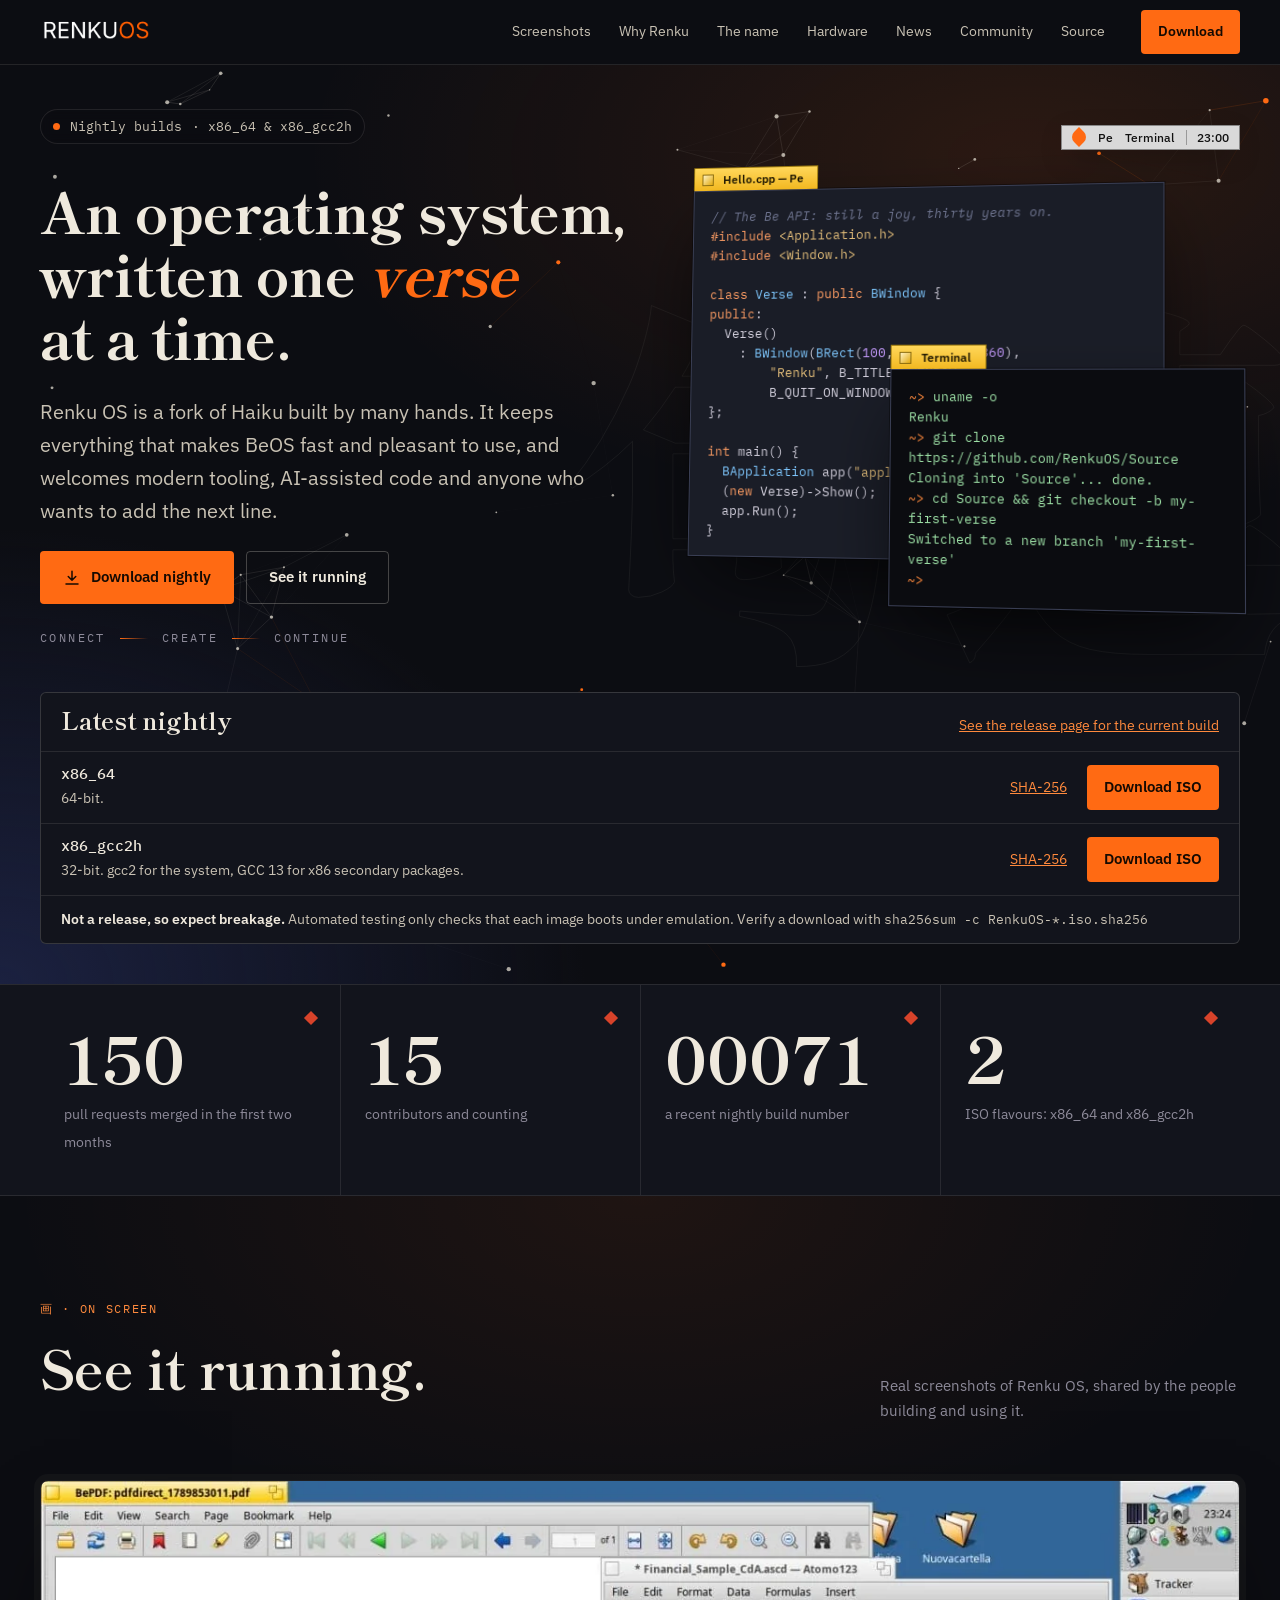
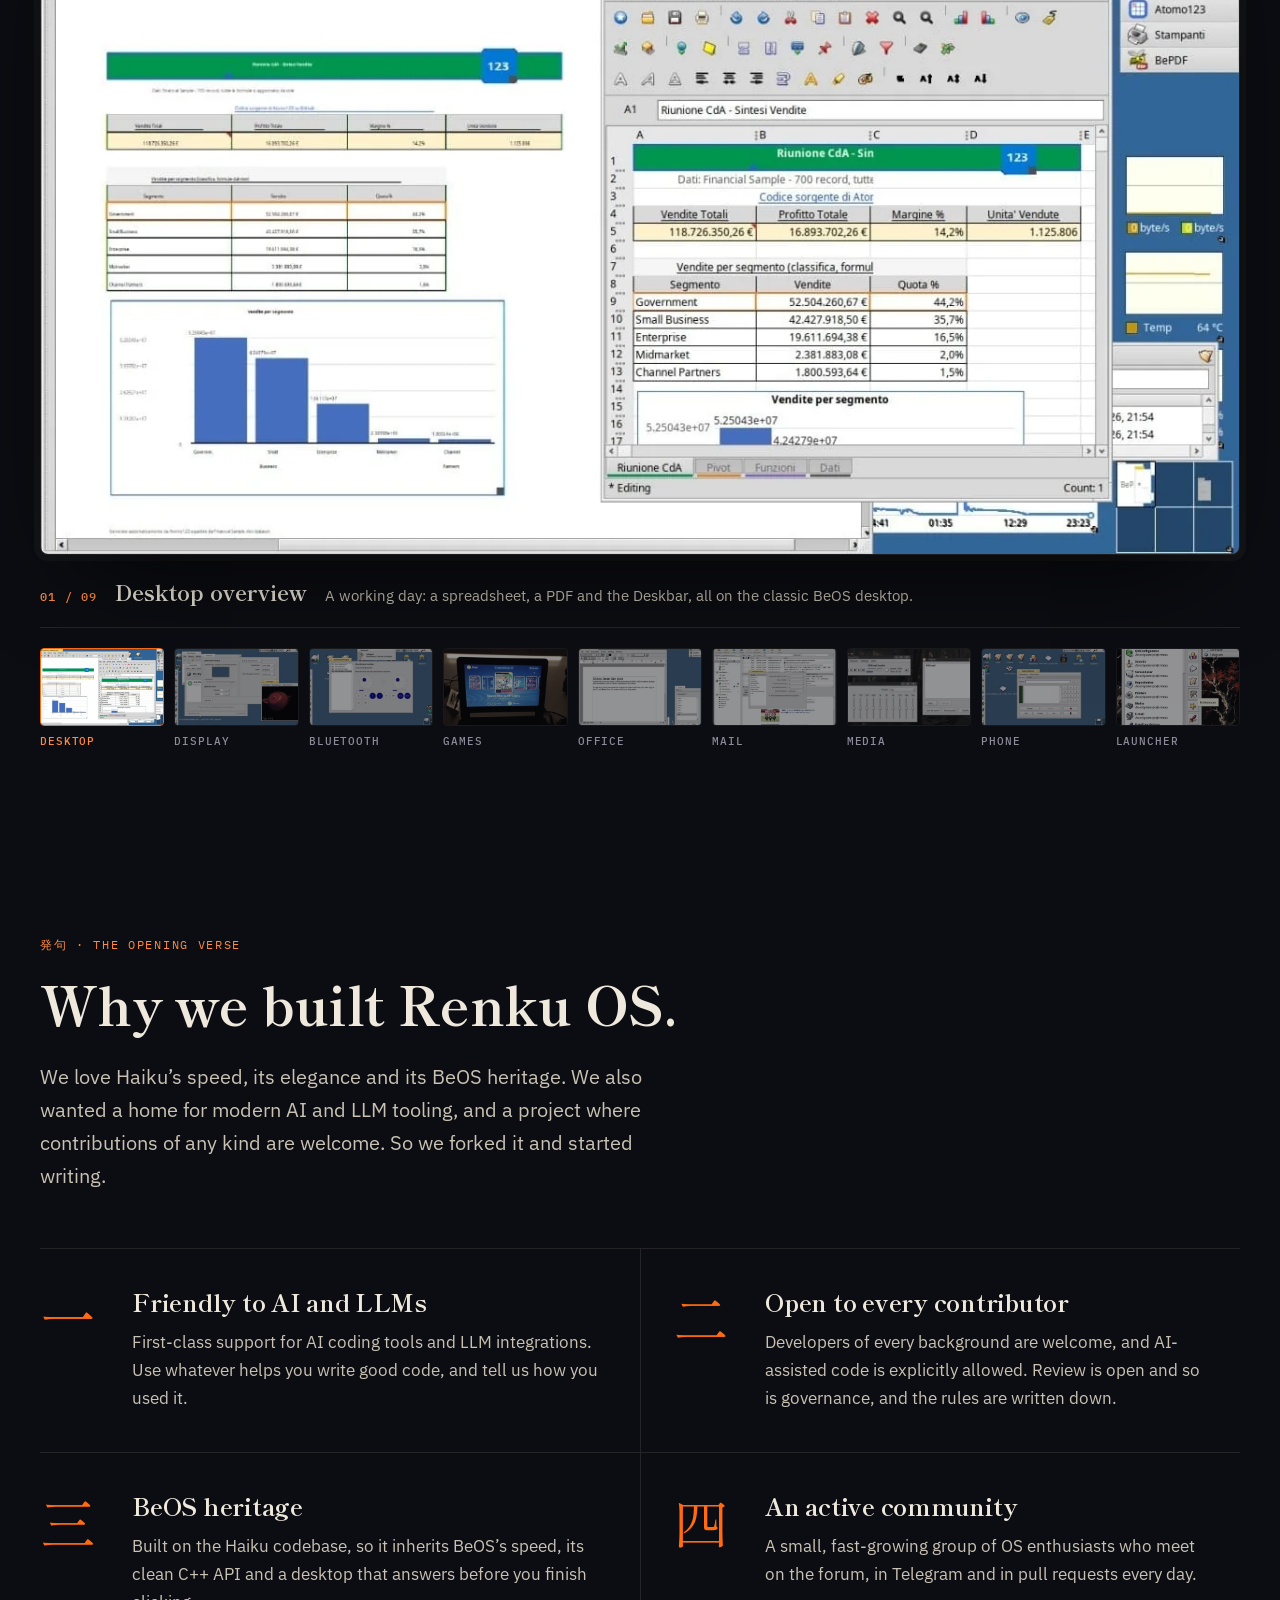
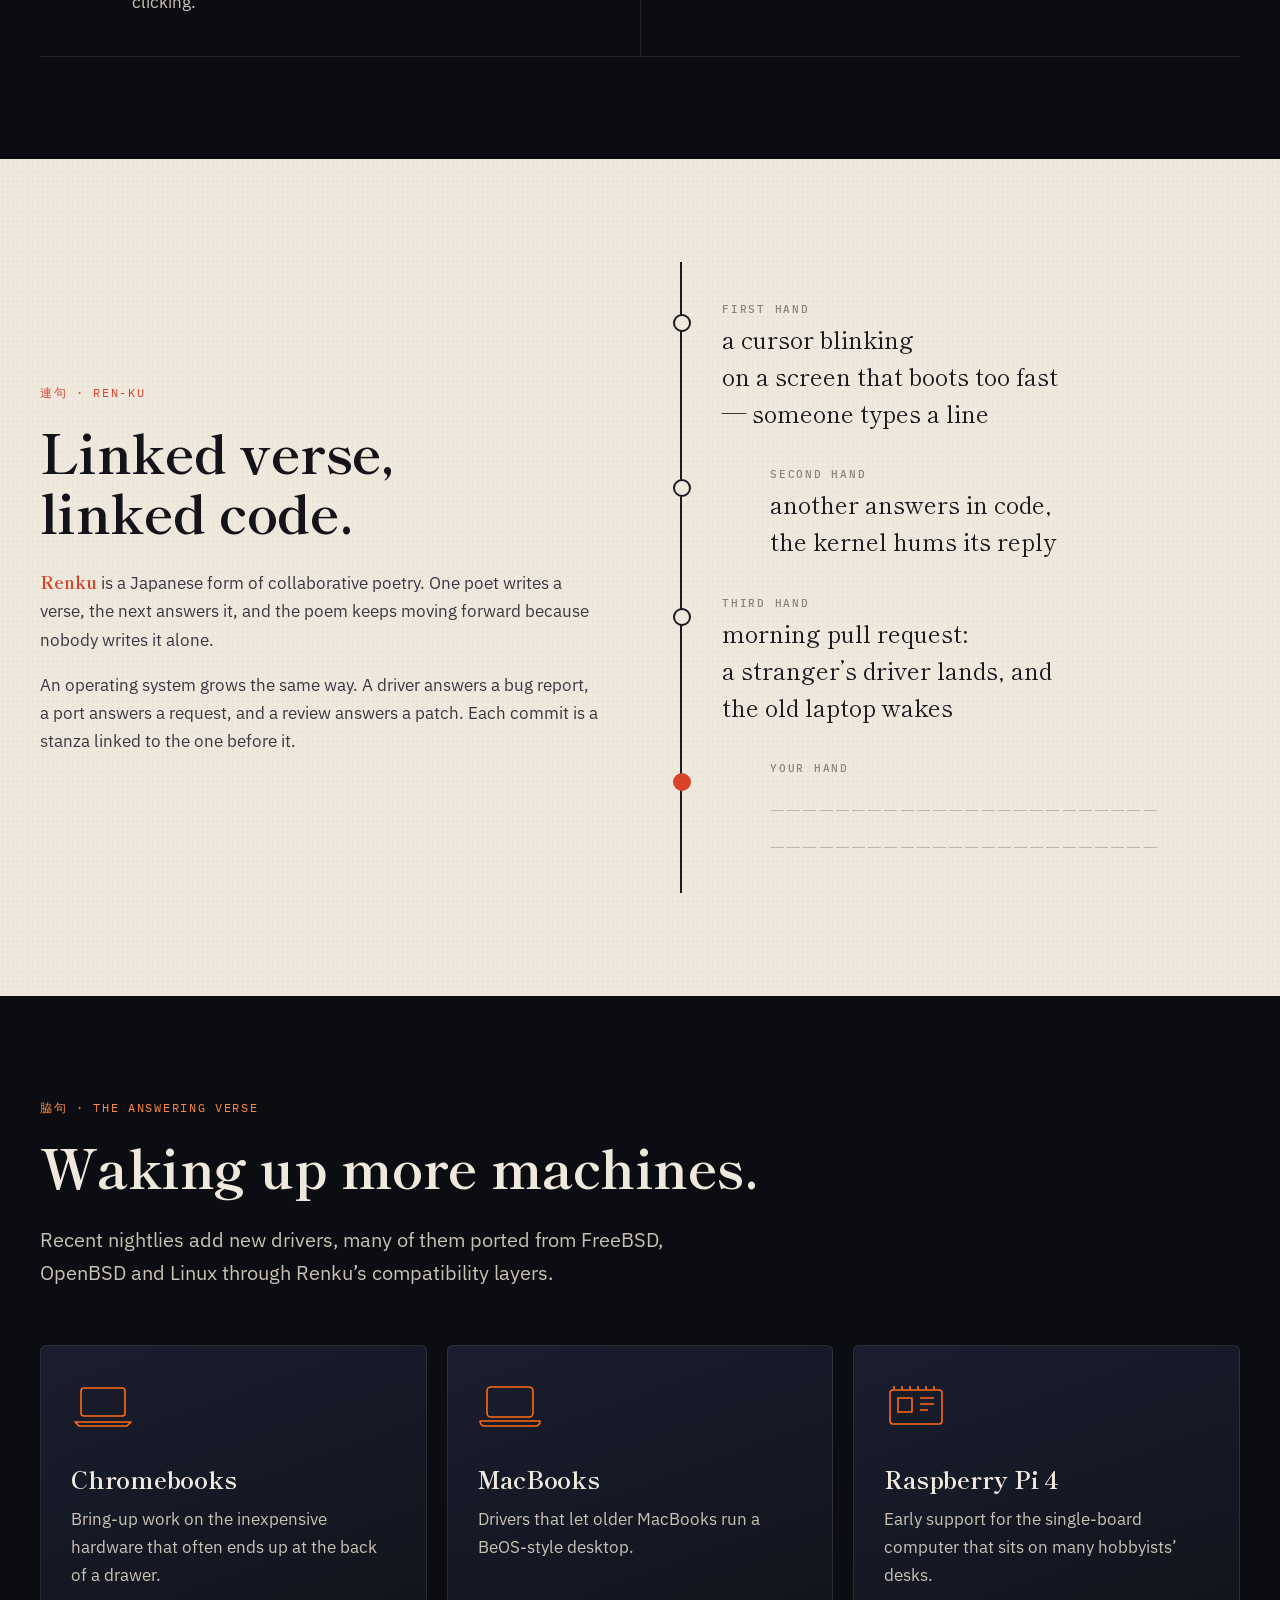
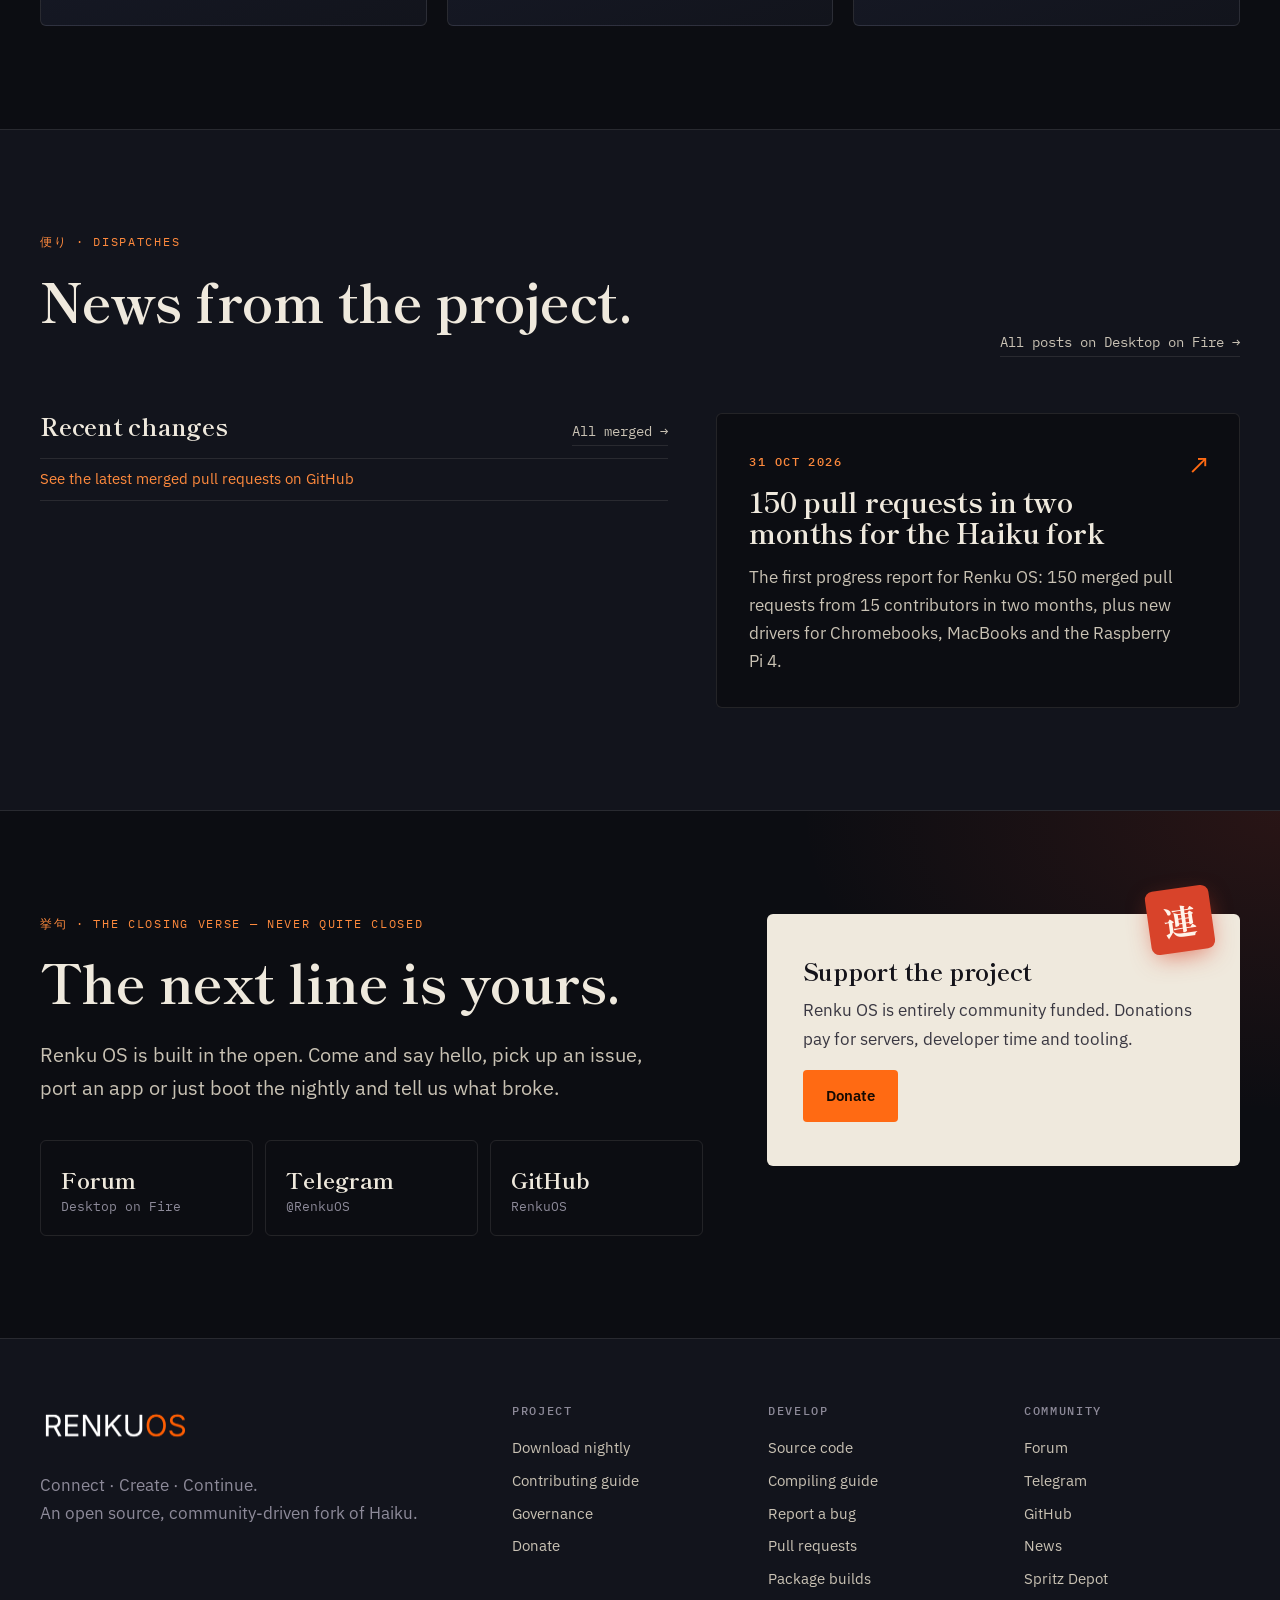
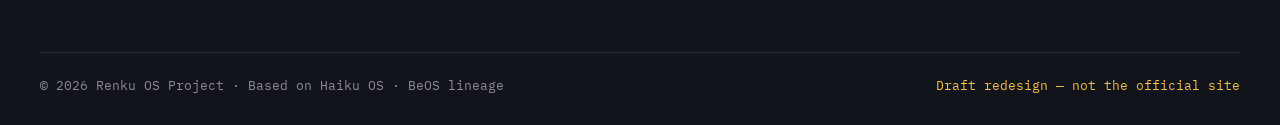
==== commit 1d86b817: "Rebuild v2 from the original site's design Keep the original layout, sections, palette, hero vignett" ====
--- a/v2/index.html
+++ b/v2/index.html
@@ -3,46 +3,95 @@
 <head>
   <meta charset="utf-8">
   <meta name="viewport" content="width=device-width, initial-scale=1">
-  <title>Renku OS</title>
-  <meta name="description" content="Renku OS is an open source operating system forked from Haiku. Download the latest nightly, follow recent changes and find the project's developer and community links.">
-  <meta name="color-scheme" content="light dark">
+  <title>Renku OS — Connect · Create · Continue</title>
+  <meta name="description" content="Renku OS is an open source operating system forked from Haiku, built in the open by many hands, with first-class room for AI-assisted development.">
   <meta name="theme-color" content="#0c0d12">
   <link rel="icon" href="../assets/seal.svg" type="image/svg+xml">
   <link rel="preconnect" href="https://fonts.googleapis.com">
   <link rel="preconnect" href="https://fonts.gstatic.com" crossorigin>
-  <link href="https://fonts.googleapis.com/css2?family=Shippori+Mincho:wght@700&family=IBM+Plex+Sans:wght@400;500;600&family=IBM+Plex+Mono:wght@400;500&display=swap" rel="stylesheet">
+  <link href="https://fonts.googleapis.com/css2?family=Shippori+Mincho:wght@500;700;800&family=IBM+Plex+Sans:wght@400;500;600&family=IBM+Plex+Mono:wght@400;500&display=swap" rel="stylesheet">
   <link rel="stylesheet" href="style.css">
 </head>
 <body>
   <a class="skip" href="#main">Skip to content</a>
 
-  <header class="site-header">
+  <header class="site-header" id="top">
     <div class="wrap header-inner">
-      <a class="brand" href="#main" aria-label="Renku OS home"><img src="../assets/logo.png" alt="Renku OS" width="600" height="201"></a>
-      <nav aria-label="Main">
-        <a href="#links">Links</a>
-        <a href="#changes">Changes</a>
+      <a class="brand" href="#top" aria-label="Renku OS home"><img src="../assets/logo.png" alt="Renku OS" width="600" height="201"></a>
+      <button class="menu-toggle" aria-expanded="false" aria-controls="site-nav">Menu</button>
+      <nav id="site-nav" aria-label="Main">
+        <a class="nav-download" href="#download">Download</a>
         <a href="#screenshots">Screenshots</a>
-        <a href="#about">About</a>
-        <a class="nav-cta" href="#download">Download</a>
+        <a href="#verses">Why Renku</a>
+        <a href="#name">The name</a>
+        <a href="#hardware">Hardware</a>
+        <a href="#dispatches">News</a>
+        <a href="#community">Community</a>
+        <a href="https://github.com/RenkuOS/Source">Source</a>
       </nav>
+      <a class="btn btn-fire header-cta" href="#download">Download</a>
     </div>
   </header>
 
   <main id="main">
+    <!-- HERO -->
     <section class="hero">
-      <div class="wrap">
-        <div class="hero-grid">
-          <div>
-            <h1>An operating system, written one <span class="fire">verse</span> at a time.</h1>
-            <p class="lead">Renku OS is a fork of Haiku built by many hands. It keeps everything that makes BeOS fast and pleasant to use, and welcomes modern tooling, AI-assisted code and contributors of every background.</p>
-            <p class="motto"><span>Connect</span><i></i><span>Create</span><i></i><span>Continue</span></p>
-          </div>
-          <a class="hero-shot" href="#screenshots" aria-label="See more screenshots">
-            <img src="../assets/shots/desktop-1.webp" alt="Renku OS desktop with a spreadsheet, a PDF and the Deskbar" width="1280" height="719">
-          </a>
-        </div>
-
+      <canvas id="constellation" aria-hidden="true"></canvas>
+      <div class="hero-kanji" aria-hidden="true">連句</div>
+      <div class="wrap hero-grid">
+        <div class="hero-copy">
+          <p class="kicker"><span class="dot"></span><span id="hero-build">Nightly builds</span> · x86_64 &amp; x86_gcc2h</p>
+          <h1>An operating system, written&nbsp;one&nbsp;<span class="ink-fire">verse</span> at a&nbsp;time.</h1>
+          <p class="lead">Renku OS is a fork of Haiku built by many hands. It keeps everything that makes BeOS fast and pleasant to use, and welcomes modern tooling, AI-assisted code and anyone who wants to add the next line.</p>
+          <div class="actions">
+            <a class="btn btn-fire" href="#download">
+              <svg viewBox="0 0 24 24" aria-hidden="true"><path d="M12 3v12m0 0-5-5m5 5 5-5M4 20h16" /></svg>
+              Download nightly
+            </a>
+            <a class="btn btn-ghost" href="#screenshots">See it running</a>
+          </div>
+          <p class="motto" aria-label="Connect, Create, Continue"><span>Connect</span><i></i><span>Create</span><i></i><span>Continue</span></p>
+        </div>
+
+        <!-- BeOS-style desktop vignette -->
+        <div class="desk" aria-hidden="true">
+          <div class="bwin bwin-editor">
+            <div class="btab"><span class="bclose"></span>Hello.cpp — Pe</div>
+            <pre class="bbody code"><span class="c">// The Be API: still a joy, thirty years on.</span>
+<span class="k">#include</span> <span class="s">&lt;Application.h&gt;</span>
+<span class="k">#include</span> <span class="s">&lt;Window.h&gt;</span>
+
+<span class="k">class</span> <span class="t">Verse</span> : <span class="k">public</span> <span class="t">BWindow</span> {
+<span class="k">public</span>:
+  Verse()
+    : <span class="t">BWindow</span>(<span class="t">BRect</span>(<span class="n">100</span>, <span class="n">100</span>, <span class="n">520</span>, <span class="n">360</span>),
+        <span class="s">"Renku"</span>, B_TITLED_WINDOW,
+        B_QUIT_ON_WINDOW_CLOSE) {}
+};
+
+<span class="k">int</span> main() {
+  <span class="t">BApplication</span> app(<span class="s">"application/x-vnd.Renku-Verse"</span>);
+  (<span class="k">new</span> Verse)-&gt;Show();
+  app.Run();
+}</pre>
+          </div>
+          <div class="bwin bwin-term">
+            <div class="btab"><span class="bclose"></span>Terminal</div>
+            <pre class="bbody term"><span class="p">~&gt; </span>uname -o
+Renku
+<span class="p">~&gt; </span>git clone https://github.com/RenkuOS/Source
+Cloning into 'Source'... done.
+<span class="p">~&gt; </span>cd Source &amp;&amp; git checkout -b my-first-verse
+Switched to a new branch 'my-first-verse'
+<span class="p">~&gt; </span></pre>
+          </div>
+          <div class="deskbar">
+            <span class="deskbar-leaf"></span>
+            <span>Pe</span><span>Terminal</span><span class="clock" id="clock">12:00</span>
+          </div>
+        </div>
+      </div>
+      <div class="wrap">
         <div id="download" class="panel">
           <div class="panel-head">
             <h2>Latest nightly</h2>
@@ -53,165 +102,241 @@
               <div class="arch"><b>x86_64</b><span>64-bit.</span></div>
               <span class="size"></span>
               <a class="sum" href="https://github.com/RenkuOS/Source/releases/tag/nightly">SHA-256</a>
-              <a class="btn" href="https://github.com/RenkuOS/Source/releases/tag/nightly">Download ISO</a>
+              <a class="btn btn-fire" href="https://github.com/RenkuOS/Source/releases/tag/nightly">Download ISO</a>
             </li>
             <li data-arch="x86_gcc2h">
               <div class="arch"><b>x86_gcc2h</b><span>32-bit. gcc2 for the system, GCC 13 for x86 secondary packages.</span></div>
               <span class="size"></span>
               <a class="sum" href="https://github.com/RenkuOS/Source/releases/tag/nightly">SHA-256</a>
-              <a class="btn" href="https://github.com/RenkuOS/Source/releases/tag/nightly">Download ISO</a>
+              <a class="btn btn-fire" href="https://github.com/RenkuOS/Source/releases/tag/nightly">Download ISO</a>
             </li>
           </ul>
-          <div class="panel-foot">
-            <p><b>Not a release, so expect breakage.</b> Automated testing only checks that each image boots under emulation without entering the kernel debugger.</p>
-            <p>Verify a download: <code>sha256sum -c RenkuOS-*.iso.sha256</code></p>
-          </div>
-        </div>
-      </div>
-    </section>
-
-    <section id="links" class="block wrap" aria-labelledby="links-title">
-      <h2 id="links-title">Find your way around</h2>
-      <div class="link-groups">
-        <nav aria-label="Use">
-          <h3>Use</h3>
-          <ul>
-            <li><a href="https://renkuos.org/software">Software catalog</a></li>
-            <li><a href="https://spritzdepot.desktoponfire.com/">Spritz Depot</a></li>
-            <li><a href="https://github.com/RenkuOS/Source/issues">Report a bug</a></li>
-            <li><a href="https://github.com/RenkuOS/Source/releases/tag/nightly">Nightly release notes</a></li>
-          </ul>
-        </nav>
-        <nav aria-label="Develop">
-          <h3>Develop</h3>
-          <ul>
-            <li><a href="https://github.com/RenkuOS/Source">Source code</a></li>
-            <li><a href="https://github.com/RenkuOS/Source/blob/main/ReadMe.Compiling.md">Compiling guide</a></li>
-            <li><a href="https://github.com/RenkuOS/Source/pulls">Pull requests</a></li>
-            <li><a href="https://github.com/RenkuOS/RenkuOSPorts">Package builds (RenkuOSPorts)</a></li>
-          </ul>
-        </nav>
-        <nav aria-label="Project">
-          <h3>Project</h3>
-          <ul>
-            <li><a href="https://github.com/RenkuOS/PlanAndGovernance/blob/main/CONTRIBUTING.md">Contributing guide</a></li>
-            <li><a href="https://github.com/RenkuOS/PlanAndGovernance/blob/main/REVIEW.md">Review and governance</a></li>
-            <li><a href="https://github.com/RenkuOS/PlanAndGovernance/blob/main/DECISIONS.md">Decisions</a></li>
-            <li><a href="https://renkuos.org/donate">Donate</a></li>
-          </ul>
-        </nav>
-        <nav aria-label="Community">
-          <h3>Community</h3>
-          <ul>
-            <li><a href="https://forum.desktoponfire.com/t/renku-os">Forum</a></li>
-            <li><a href="https://t.me/RenkuOS">Telegram</a></li>
-            <li><a href="https://github.com/RenkuOS">GitHub organization</a></li>
-            <li><a href="https://www.desktoponfire.com/category/renkuos/">News on Desktop on Fire</a></li>
-          </ul>
-        </nav>
-      </div>
-    </section>
-
-    <div class="block wrap columns">
-      <section id="changes" aria-labelledby="changes-title">
-        <div class="section-head">
-          <h2 id="changes-title">Recent changes</h2>
-          <a href="https://github.com/RenkuOS/Source/pulls?q=is%3Apr+is%3Amerged+sort%3Aupdated-desc">All merged</a>
-        </div>
-        <ul class="rows" id="changes-list">
-          <li><a href="https://github.com/RenkuOS/Source/pulls?q=is%3Apr+is%3Amerged+sort%3Aupdated-desc">See the latest merged pull requests on GitHub</a></li>
+          <p class="panel-foot"><b>Not a release, so expect breakage.</b> Automated testing only checks that each image boots under emulation. Verify a download with <code>sha256sum -c RenkuOS-*.iso.sha256</code></p>
+        </div>
+      </div>
+    </section>
+
+    <!-- STATS / hanko seals -->
+    <section class="stats" id="stats">
+      <div class="wrap stats-grid">
+        <div class="stat"><b>150</b><span>pull requests merged in the first two months</span></div>
+        <div class="stat"><b>15</b><span>contributors and counting</span></div>
+        <div class="stat"><b id="stat-build">00071</b><span id="stat-build-label">a recent nightly build number</span></div>
+        <div class="stat"><b>2</b><span>ISO flavours: x86_64 and x86_gcc2h</span></div>
+      </div>
+    </section>
+
+    <!-- SCREENSHOTS -->
+    <section class="gallery" id="screenshots">
+      <div class="wrap">
+        <header class="sec-head row">
+          <div>
+            <p class="label">画 · On screen</p>
+            <h2>See it running.</h2>
+          </div>
+          <p class="gallery-note">Real screenshots of Renku OS, shared by the people building and using it.</p>
+        </header>
+
+        <figure class="stage">
+          <button class="stage-frame" id="stage-open" aria-label="View full size">
+            <img id="stage-img" src="../assets/shots/desktop-1.webp" alt="Renku OS desktop with a spreadsheet, a PDF and the Deskbar" width="1280" height="719">
+          </button>
+          <figcaption>
+            <span class="stage-count" id="stage-count">01 / 09</span>
+            <b id="stage-title">Desktop overview</b>
+            <span id="stage-desc">A working day: a spreadsheet, a PDF and the Deskbar, all on the classic BeOS desktop.</span>
+          </figcaption>
+        </figure>
+
+        <ul class="thumbs" id="thumbs">
+          <li><button aria-current="true" data-src="../assets/shots/desktop-1.webp" data-w="1280" data-h="719" data-title="Desktop overview" data-desc="A working day: a spreadsheet, a PDF and the Deskbar, all on the classic BeOS desktop." data-alt="Renku OS desktop with a spreadsheet, a PDF and the Deskbar"><img src="../assets/shots/desktop-1-thumb.webp" alt="" loading="lazy"><span>Desktop</span></button></li>
+          <li><button data-src="../assets/shots/display-settings.webp" data-w="1024" data-h="600" data-title="Display settings" data-desc="Screen preferences on an NVIDIA Tegra 2 machine, with GLTeapot spinning beside them." data-alt="Screen preferences and GLTeapot on Renku OS"><img src="../assets/shots/display-settings-thumb.webp" alt="" loading="lazy"><span>Display</span></button></li>
+          <li><button data-src="../assets/shots/xbox-controller.webp" data-w="1024" data-h="600" data-title="Xbox controller via Bluetooth" data-desc="A wireless Xbox controller paired over Bluetooth, with live stick and button input." data-alt="Xbox Wireless Controller test window connected over Bluetooth"><img src="../assets/shots/xbox-controller-thumb.webp" alt="" loading="lazy"><span>Bluetooth</span></button></li>
+          <li><button data-src="../assets/shots/games-snes.webp" data-w="1280" data-h="720" data-title="SNES game launcher" data-desc="A full-screen game launcher running on a small portable machine." data-alt="Photo of a small device showing a SNES game launcher"><img src="../assets/shots/games-snes-thumb.webp" alt="" loading="lazy"><span>Games</span></button></li>
+          <li><button data-src="../assets/shots/gobe-productive-1.webp" data-w="906" data-h="604" data-title="GoBe Productive" data-desc="The classic BeOS office suite’s word processor, running on Renku." data-alt="GoBe Productive word processor"><img src="../assets/shots/gobe-productive-1-thumb.webp" alt="" loading="lazy"><span>Office</span></button></li>
+          <li><button data-src="../assets/shots/email-views-neo.webp" data-w="1280" data-h="941" data-title="EmailViewsNeo" data-desc="A native mail client with folders, filters and preferences." data-alt="EmailViewsNeo mail client"><img src="../assets/shots/email-views-neo-thumb.webp" alt="" loading="lazy"><span>Mail</span></button></li>
+          <li><button data-src="../assets/shots/powerplay.webp" data-w="1280" data-h="615" data-title="PowerPlay" data-desc="A skinnable media player with a playlist and a ten-band equalizer." data-alt="PowerPlay media player with equalizer and playlist"><img src="../assets/shots/powerplay-thumb.webp" alt="" loading="lazy"><span>Media</span></button></li>
+          <li><button data-src="../assets/shots/haiku-softphone-2.webp" data-w="1024" data-h="600" data-title="Haiku Softphone" data-desc="A native SIP softphone sitting on the desktop." data-alt="Haiku Softphone on the Renku OS desktop"><img src="../assets/shots/haiku-softphone-2-thumb.webp" alt="" loading="lazy"><span>Phone</span></button></li>
+          <li><button data-src="../assets/shots/desktop-5.webp" data-w="511" data-h="545" data-title="App launcher" data-desc="The Deskbar menu opening preferences, apps and Telegram." data-alt="Deskbar launcher menu on Renku OS"><img src="../assets/shots/desktop-5-thumb.webp" alt="" loading="lazy"><span>Launcher</span></button></li>
         </ul>
-      </section>
-
-      <section id="news" aria-labelledby="news-title">
-        <div class="section-head">
-          <h2 id="news-title">News</h2>
-          <a href="https://www.desktoponfire.com/category/renkuos/">All posts</a>
-        </div>
-        <a class="dispatch" href="https://www.desktoponfire.com/renkuos/1035/renkuos-150-pull-requests-haiku-fork/">
+      </div>
+      <dialog class="lightbox" id="lightbox" aria-label="Screenshot">
+        <form method="dialog"><button class="lb-close" aria-label="Close">×</button></form>
+        <img id="lb-img" alt="">
+      </dialog>
+    </section>
+
+    <!-- VERSES / features -->
+    <section class="verses" id="verses">
+      <div class="wrap">
+        <header class="sec-head">
+          <p class="label">発句 · The opening verse</p>
+          <h2>Why we built Renku&nbsp;OS.</h2>
+          <p class="lead">We love Haiku’s speed, its elegance and its BeOS heritage. We also wanted a home for modern AI and LLM tooling, and a project where contributions of any kind are welcome. So we forked it and started writing.</p>
+        </header>
+
+        <ol class="verse-list">
+          <li class="verse">
+            <span class="numeral">一</span>
+            <div>
+              <h3>Friendly to AI and LLMs</h3>
+              <p>First-class support for AI coding tools and LLM integrations. Use whatever helps you write good code, and tell us how you used it.</p>
+            </div>
+          </li>
+          <li class="verse">
+            <span class="numeral">二</span>
+            <div>
+              <h3>Open to every contributor</h3>
+              <p>Developers of every background are welcome, and AI-assisted code is explicitly allowed. Review is open and so is governance, and the rules are written down.</p>
+            </div>
+          </li>
+          <li class="verse">
+            <span class="numeral">三</span>
+            <div>
+              <h3>BeOS heritage</h3>
+              <p>Built on the Haiku codebase, so it inherits BeOS’s speed, its clean C++ API and a desktop that answers before you finish clicking.</p>
+            </div>
+          </li>
+          <li class="verse">
+            <span class="numeral">四</span>
+            <div>
+              <h3>An active community</h3>
+              <p>A small, fast-growing group of OS enthusiasts who meet on the forum, in Telegram and in pull requests every day.</p>
+            </div>
+          </li>
+        </ol>
+      </div>
+    </section>
+
+    <!-- THE NAME -->
+    <section class="name" id="name">
+      <div class="wrap name-grid">
+        <div class="name-copy">
+          <p class="label">連句 · ren-ku</p>
+          <h2>Linked verse, linked&nbsp;code.</h2>
+          <p><em>Renku</em> is a Japanese form of collaborative poetry. One poet writes a verse, the next answers it, and the poem keeps moving forward because nobody writes it alone.</p>
+          <p>An operating system grows the same way. A driver answers a bug report, a port answers a request, and a review answers a patch. Each commit is a stanza linked to the one before it.</p>
+        </div>
+        <div class="scroll-poem" aria-label="A linked verse">
+          <div class="stanza"><span class="who">first hand</span><p>a cursor blinking<br>on a screen that boots too fast<br>— someone types a line</p></div>
+          <div class="stanza indent"><span class="who">second hand</span><p>another answers in code,<br>the kernel hums its reply</p></div>
+          <div class="stanza"><span class="who">third hand</span><p>morning pull request:<br>a stranger’s driver lands, and<br>the old laptop wakes</p></div>
+          <div class="stanza indent"><span class="who">your hand</span><p class="blank">________________________<br>________________________</p></div>
+        </div>
+      </div>
+    </section>
+
+    <!-- HARDWARE -->
+    <section class="hardware" id="hardware">
+      <div class="wrap">
+        <header class="sec-head">
+          <p class="label">脇句 · The answering verse</p>
+          <h2>Waking up more machines.</h2>
+          <p class="lead">Recent nightlies add new drivers, many of them ported from FreeBSD, OpenBSD and Linux through Renku’s compatibility layers.</p>
+        </header>
+        <div class="hw-grid">
+          <article class="hw">
+            <svg viewBox="0 0 64 48" aria-hidden="true"><rect x="10" y="6" width="44" height="28" rx="3"/><path d="M4 40h56l-4 4H8z"/></svg>
+            <h3>Chromebooks</h3>
+            <p>Bring-up work on the inexpensive hardware that often ends up at the back of a drawer.</p>
+          </article>
+          <article class="hw">
+            <svg viewBox="0 0 64 48" aria-hidden="true"><rect x="9" y="5" width="46" height="30" rx="4"/><path d="M2 39h60c0 3-2 5-5 5H7c-3 0-5-2-5-5z"/></svg>
+            <h3>MacBooks</h3>
+            <p>Drivers that let older MacBooks run a BeOS-style desktop.</p>
+          </article>
+          <article class="hw">
+            <svg viewBox="0 0 64 48" aria-hidden="true"><rect x="6" y="8" width="52" height="34" rx="3"/><rect x="14" y="16" width="14" height="14"/><path d="M36 16h14M36 22h14M36 28h8M10 8V4M18 8V4M26 8V4M34 8V4M42 8V4M50 8V4"/></svg>
+            <h3>Raspberry Pi 4</h3>
+            <p>Early support for the single-board computer that sits on many hobbyists’ desks.</p>
+          </article>
+        </div>
+      </div>
+    </section>
+
+    <!-- DISPATCHES -->
+    <section class="dispatches" id="dispatches">
+      <div class="wrap">
+        <header class="sec-head row">
+          <div>
+            <p class="label">便り · Dispatches</p>
+            <h2>News from the project.</h2>
+          </div>
+          <a class="text-link" href="https://www.desktoponfire.com/category/renkuos/">All posts on Desktop on Fire →</a>
+        </header>
+        <div class="news-grid">
+          <div>
+            <div class="changes-head"><h3>Recent changes</h3><a class="text-link" href="https://github.com/RenkuOS/Source/pulls?q=is%3Apr+is%3Amerged+sort%3Aupdated-desc">All merged →</a></div>
+            <ul class="rows" id="changes-list">
+              <li><a href="https://github.com/RenkuOS/Source/pulls?q=is%3Apr+is%3Amerged+sort%3Aupdated-desc">See the latest merged pull requests on GitHub</a></li>
+            </ul>
+          </div>
+          <a class="dispatch" href="https://www.desktoponfire.com/renkuos/1035/renkuos-150-pull-requests-haiku-fork/">
           <time datetime="2026-10-31">31 Oct 2026</time>
           <h3>150 pull requests in two months for the Haiku fork</h3>
-          <p>The first progress report for Renku OS: 150 merged pull requests from 15 contributors, plus new drivers for Chromebooks, MacBooks and the Raspberry Pi 4.</p>
+          <p>The first progress report for Renku OS: 150 merged pull requests from 15 contributors in two months, plus new drivers for Chromebooks, MacBooks and the Raspberry Pi 4.</p>
+          <span class="arrow" aria-hidden="true">↗</span>
         </a>
-      </section>
+        </div>
+      </div>
+    </section>
+
+    <!-- COMMUNITY + DONATE -->
+    <section class="community" id="community">
+      <div class="wrap community-grid">
+        <div>
+          <p class="label">挙句 · The closing verse — never quite closed</p>
+          <h2>The next line is&nbsp;yours.</h2>
+          <p class="lead">Renku OS is built in the open. Come and say hello, pick up an issue, port an app or just boot the nightly and tell us what broke.</p>
+          <div class="channels">
+            <a href="https://forum.desktoponfire.com/t/renku-os" class="channel"><b>Forum</b><span>Desktop on Fire</span></a>
+            <a href="https://t.me/RenkuOS" class="channel"><b>Telegram</b><span>@RenkuOS</span></a>
+            <a href="https://github.com/RenkuOS" class="channel"><b>GitHub</b><span>RenkuOS</span></a>
+          </div>
+        </div>
+        <aside class="donate" id="donate">
+          <div class="seal" aria-hidden="true">連</div>
+          <h3>Support the project</h3>
+          <p>Renku OS is entirely community funded. Donations pay for servers, developer time and tooling.</p>
+          <a class="btn btn-fire" href="https://renkuos.org/donate">Donate</a>
+        </aside>
+      </div>
+    </section>
+  </main>
+
+  <footer class="site-footer">
+    <div class="wrap footer-grid">
+      <div>
+        <img src="../assets/logo.png" alt="Renku OS" class="footer-logo" width="600" height="201">
+        <p class="muted">Connect · Create · Continue.<br>An open source, community-driven fork of Haiku.</p>
+      </div>
+      <nav aria-label="Project">
+        <h4>Project</h4>
+        <a href="https://github.com/RenkuOS/Source/releases/tag/nightly">Download nightly</a>
+        <a href="https://github.com/RenkuOS/PlanAndGovernance/blob/main/CONTRIBUTING.md">Contributing guide</a>
+        <a href="https://github.com/RenkuOS/PlanAndGovernance/blob/main/REVIEW.md">Governance</a>
+        <a href="https://renkuos.org/donate">Donate</a>
+      </nav>
+      <nav aria-label="Develop">
+        <h4>Develop</h4>
+        <a href="https://github.com/RenkuOS/Source">Source code</a>
+        <a href="https://github.com/RenkuOS/Source/blob/main/ReadMe.Compiling.md">Compiling guide</a>
+        <a href="https://github.com/RenkuOS/Source/issues">Report a bug</a>
+        <a href="https://github.com/RenkuOS/Source/pulls">Pull requests</a>
+        <a href="https://github.com/RenkuOS/RenkuOSPorts">Package builds</a>
+      </nav>
+      <nav aria-label="Community">
+        <h4>Community</h4>
+        <a href="https://forum.desktoponfire.com/t/renku-os">Forum</a>
+        <a href="https://t.me/RenkuOS">Telegram</a>
+        <a href="https://github.com/RenkuOS">GitHub</a>
+        <a href="https://www.desktoponfire.com/category/renkuos/">News</a>
+        <a href="https://spritzdepot.desktoponfire.com/">Spritz Depot</a>
+      </nav>
     </div>
-
-    <section id="screenshots" class="block wrap" aria-labelledby="screenshots-title">
-      <h2 id="screenshots-title">See it running</h2>
-      <ul class="shots" id="shots">
-        <li class="shot-lead"><a href="../assets/shots/display-settings.webp" data-desc="Screen preferences on an NVIDIA Tegra 2 machine, with GLTeapot spinning beside them."><img src="../assets/shots/display-settings.webp" alt="Screen preferences and GLTeapot on Renku OS" loading="lazy" width="1024" height="600"><span>Display settings</span></a></li>
-        <li><a href="../assets/shots/desktop-1.webp" data-desc="A working day: a spreadsheet, a PDF and the Deskbar, all on the classic BeOS desktop."><img src="../assets/shots/desktop-1-thumb.webp" alt="Renku OS desktop with a spreadsheet, a PDF and the Deskbar" loading="lazy" width="400" height="225"><span>Desktop overview</span></a></li>
-        <li><a href="../assets/shots/xbox-controller.webp" data-desc="A wireless Xbox controller paired over Bluetooth, with live stick and button input."><img src="../assets/shots/xbox-controller-thumb.webp" alt="Xbox Wireless Controller test window connected over Bluetooth" loading="lazy" width="400" height="234"><span>Xbox controller via Bluetooth</span></a></li>
-        <li><a href="../assets/shots/games-snes.webp" data-desc="A full-screen game launcher running on a small portable machine."><img src="../assets/shots/games-snes-thumb.webp" alt="Photo of a small device showing a SNES game launcher" loading="lazy" width="400" height="225"><span>SNES game launcher</span></a></li>
-        <li><a href="../assets/shots/gobe-productive-1.webp" data-desc="The classic BeOS office suite’s word processor, running on Renku."><img src="../assets/shots/gobe-productive-1-thumb.webp" alt="GoBe Productive word processor" loading="lazy" width="400" height="267"><span>GoBe Productive</span></a></li>
-        <li><a href="../assets/shots/email-views-neo.webp" data-desc="A native mail client with folders, filters and preferences."><img src="../assets/shots/email-views-neo-thumb.webp" alt="EmailViewsNeo mail client" loading="lazy" width="400" height="294"><span>EmailViewsNeo</span></a></li>
-        <li><a href="../assets/shots/powerplay.webp" data-desc="A skinnable media player with a playlist and a ten-band equalizer."><img src="../assets/shots/powerplay-thumb.webp" alt="PowerPlay media player with equalizer and playlist" loading="lazy" width="400" height="192"><span>PowerPlay</span></a></li>
-        <li><a href="../assets/shots/haiku-softphone-2.webp" data-desc="A native SIP softphone sitting on the desktop."><img src="../assets/shots/haiku-softphone-2-thumb.webp" alt="Haiku Softphone on the Renku OS desktop" loading="lazy" width="400" height="234"><span>Haiku Softphone</span></a></li>
-        <li><a href="../assets/shots/desktop-5.webp" data-desc="The Deskbar menu opening preferences, apps and Telegram."><img src="../assets/shots/desktop-5-thumb.webp" alt="Deskbar launcher menu on Renku OS" loading="lazy" width="375" height="400"><span>App launcher</span></a></li>
-      </ul>
-      <dialog class="lightbox" id="lightbox" aria-label="Screenshot">
-        <img id="lb-img" alt="">
-        <div class="lb-bar">
-          <p><b id="lb-title"></b> <span id="lb-desc"></span></p>
-          <button type="button" id="lb-prev">Previous</button>
-          <button type="button" id="lb-next">Next</button>
-          <form method="dialog"><button>Close</button></form>
-        </div>
-      </dialog>
-    </section>
-
-    <section id="about" class="block wrap" aria-labelledby="about-title">
-      <h2 id="about-title">Why we built Renku OS</h2>
-      <p class="section-lead">We love Haiku’s speed, its elegance and its BeOS heritage. We also wanted a home for modern AI and LLM tooling, and a project where contributions of any kind are welcome.</p>
-      <ol class="features">
-        <li><span class="numeral" aria-hidden="true">一</span><div><h3>Friendly to AI and LLMs</h3><p>First-class support for AI coding tools and LLM integrations. Use whatever helps you write good code, and tell us how you used it.</p></div></li>
-        <li><span class="numeral" aria-hidden="true">二</span><div><h3>Open to every contributor</h3><p>AI-assisted code is explicitly allowed. Review is open and so is governance, and the rules are written down.</p></div></li>
-        <li><span class="numeral" aria-hidden="true">三</span><div><h3>BeOS heritage</h3><p>Built on the Haiku codebase, so it inherits BeOS’s speed, its clean C++ API and a very responsive desktop.</p></div></li>
-        <li><span class="numeral" aria-hidden="true">四</span><div><h3>An active community</h3><p>A small, fast-growing group of OS enthusiasts who meet on the forum, in Telegram and in pull requests.</p></div></li>
-      </ol>
-    </section>
-
-    <section class="paper" aria-labelledby="name-title">
-      <div class="wrap paper-grid">
-        <div>
-          <p class="label">連句 · ren-ku</p>
-          <h2 id="name-title">Linked verse, linked code.</h2>
-          <p><i>Renku</i> is a Japanese form of collaborative poetry. One poet writes a verse, the next answers it, and the poem keeps moving forward because nobody writes it alone.</p>
-          <p>An operating system grows the same way. A driver answers a bug report, a port answers a request, and a review answers a patch.</p>
-        </div>
-        <div class="poem" aria-label="A linked verse">
-          <p>a cursor blinking<br>on a screen that boots too fast<br>— someone types a line</p>
-          <p class="answer">another answers in code,<br>the kernel hums its reply</p>
-          <p>morning pull request:<br>a stranger’s driver lands, and<br>the old laptop wakes</p>
-        </div>
-      </div>
-    </section>
-
-    <section id="hardware" class="block wrap" aria-labelledby="hardware-title">
-      <h2 id="hardware-title">Waking up more machines</h2>
-      <p class="section-lead">Recent nightlies add new drivers, many of them ported from FreeBSD, OpenBSD and Linux through Renku’s compatibility layers.</p>
-      <div class="hw-grid">
-        <article class="hw">
-          <svg viewBox="0 0 64 48" aria-hidden="true"><rect x="10" y="6" width="44" height="28" rx="3"/><path d="M4 40h56l-4 4H8z"/></svg>
-          <div><h3>Chromebooks</h3><p>Bring-up work on inexpensive hardware that often ends up at the back of a drawer.</p></div>
-        </article>
-        <article class="hw">
-          <svg viewBox="0 0 64 48" aria-hidden="true"><rect x="9" y="5" width="46" height="30" rx="4"/><path d="M2 39h60c0 3-2 5-5 5H7c-3 0-5-2-5-5z"/></svg>
-          <div><h3>MacBooks</h3><p>Drivers that let older MacBooks run a BeOS-style desktop.</p></div>
-        </article>
-        <article class="hw">
-          <svg viewBox="0 0 64 48" aria-hidden="true"><rect x="6" y="8" width="52" height="34" rx="3"/><rect x="14" y="16" width="14" height="14"/><path d="M36 16h14M36 22h14M36 28h8M10 8V4M18 8V4M26 8V4M34 8V4M42 8V4M50 8V4"/></svg>
-          <div><h3>Raspberry Pi 4</h3><p>Early support for a single-board computer found on many hobbyists’ desks.</p></div>
-        </article>
-      </div>
-    </section>
-  </main>
-
-  <footer class="site-footer">
-    <div class="wrap">
-      <img src="../assets/logo.png" alt="Renku OS" width="600" height="201">
-      <span>© 2026 Renku OS Project · Based on Haiku · BeOS lineage</span>
-      <span class="draft-tag">Draft redesign, not the official site</span>
+    <div class="wrap footer-base">
+      <span>© 2026 Renku OS Project · Based on Haiku OS · BeOS lineage</span>
+      <span class="draft-tag">Draft redesign — not the official site</span>
     </div>
   </footer>
 
--- a/v2/style.css
+++ b/v2/style.css
@@ -1,168 +1,250 @@
-/* Renku OS draft site, practical version.
-   Night ink, washi paper and one vermilion accent, with a mincho serif for
-   headings. Nothing moves except quick hover colours. The page follows the
-   system light or dark setting; the hero and header stay night ink in both. */
+/* Renku OS draft site, calmer version: the same design with the motion removed.
+   Night ink, washi paper and a single vermilion seal. Display type is a
+   Japanese mincho serif; sections read as the verses of a linked poem. */
 :root{
-  --night:#0c0d12;--night-2:#151824;--washi:#efe9dd;--washi-2:#c9c2b4;--hero-line:rgb(239 233 221 / .16);
-  --fire:#ff6a13;--fire-2:#ff8a3d;--on-fire:#160a02;--seal:#d8432a;--gold:#f2c14e;
-  --bg:#f7f3ea;--surface:#fdfbf6;--text:#1b1a20;--muted:#5d5a63;--line:#ddd6c8;--link:#a83c00;
-  --paper:#e9e1d1;
+  --night:#0c0d12;--night-2:#12141c;--indigo:#191d2e;--indigo-2:#232842;
+  --washi:#efe9dd;--washi-2:#c9c2b4;--muted:#8d8a99;--line:rgb(239 233 221 / .1);
+  --fire:#ff6a13;--fire-2:#ff8a3d;--seal:#d8432a;--gold:#f2c14e;
   --serif:"Shippori Mincho","Hiragino Mincho ProN","Yu Mincho",Georgia,serif;
   --sans:"IBM Plex Sans",system-ui,-apple-system,"Segoe UI",Roboto,sans-serif;
-  --mono:"IBM Plex Mono",ui-monospace,Menlo,Consolas,monospace}
-@media (prefers-color-scheme:dark){:root{
-  --bg:#0f1016;--surface:#161821;--text:#efe9dd;--muted:#a5a2ad;--line:rgb(239 233 221 / .13);--link:#ff9a57;
-  --paper:#efe9dd}}
+  --mono:"IBM Plex Mono",ui-monospace,Menlo,Consolas,monospace;
+  color-scheme:dark}
 *{box-sizing:border-box}
-body{margin:0;background:var(--bg);color:var(--text);font:16px/1.6 var(--sans)}
+body{margin:0;background:var(--night);color:var(--washi);font-family:var(--sans);font-size:17px;line-height:1.65;-webkit-font-smoothing:antialiased;overflow-x:hidden}
 img{display:block;max-width:100%;height:auto}
-a{color:var(--link);transition:color .15s,background-color .15s,border-color .15s}
-a:focus-visible,button:focus-visible{outline:2px solid currentColor;outline-offset:2px}
-h1,h2,h3,p{margin:0}
-h1,h2{font-family:var(--serif);font-weight:700;line-height:1.2}
-h1{font-size:clamp(32px,4.2vw,50px);line-height:1.15;text-wrap:balance}
-h2{font-size:clamp(24px,2.6vw,30px)}
-h3{font-size:16px;font-weight:600}
-code{font:14px var(--mono);overflow-wrap:anywhere}
-.wrap{width:min(1120px,100% - 32px);margin-inline:auto}
-@media (min-width:720px){.wrap{width:min(1120px,100% - 64px)}}
-.skip{position:fixed;top:-60px;left:16px;z-index:20;padding:8px 12px;background:var(--washi);color:var(--night)}
-.skip:focus{top:8px}
+a{color:var(--washi)}
+a:focus-visible,button:focus-visible{outline:2px solid var(--gold);outline-offset:4px;border-radius:4px}
+h1,h2,h3{font-family:var(--serif);font-weight:700;line-height:1.12;margin:0 0 .5em;letter-spacing:-.01em}
+h1{font-size:clamp(36px,4.4vw,58px);font-weight:800;text-wrap:balance}
+h2{font-size:clamp(32px,4.2vw,56px)}
+h3{font-size:24px}
+p{margin:0 0 1em}
+.wrap{width:min(1200px,calc(100% - 32px));margin-inline:auto}
+@media (min-width:720px){.wrap{width:min(1200px,calc(100% - 80px))}}
+.skip{position:fixed;top:-60px;left:16px;background:var(--washi);color:var(--night);padding:10px 14px;z-index:100}.skip:focus{top:12px}
+.lead{font-size:clamp(17px,1.6vw,20px);color:var(--washi-2);max-width:640px}
+.muted{color:var(--muted)}
+.ink-fire{color:var(--fire);font-style:italic}
+.label{font-family:var(--mono);font-size:12px;letter-spacing:.14em;text-transform:uppercase;color:var(--fire-2);margin-bottom:18px}
+.text-link{font-family:var(--mono);font-size:14px;color:var(--washi-2);text-decoration:none;border-bottom:1px solid var(--line);padding-bottom:2px}
+.text-link:hover{color:var(--fire);border-color:var(--fire)}
+
+/* Buttons: squared, ink-stamp corners. */
+.btn{display:inline-flex;align-items:center;gap:10px;padding:13px 22px;font-weight:600;font-size:15px;text-decoration:none;border-radius:4px;border:1px solid transparent;transition:background .15s,border-color .15s}
+.btn svg{width:18px;height:18px;fill:none;stroke:currentColor;stroke-width:2;stroke-linecap:round;stroke-linejoin:round}
+.btn-fire{background:var(--fire);color:#160a02}
+.btn-fire:hover{background:var(--fire-2)}
+.btn-ghost{border-color:rgb(239 233 221 / .25);color:var(--washi)}
+.btn-ghost:hover{border-color:var(--washi);background:rgb(239 233 221 / .05)}
+.actions{display:flex;flex-wrap:wrap;gap:12px;margin-top:24px}
 
 /* Header */
-.site-header{position:sticky;top:0;z-index:10;background:var(--night);border-bottom:1px solid var(--hero-line)}
-.header-inner{display:flex;align-items:center;column-gap:24px;min-height:56px}
-.brand img{width:108px}
-.site-header nav{display:flex;align-items:center;gap:4px;margin-left:auto}
-.site-header nav a{padding:6px 10px;color:var(--washi-2);font-size:14px;text-decoration:none}
-.site-header nav a:hover{color:var(--washi)}
-.site-header nav a.nav-cta{margin-left:8px;padding:6px 14px;border-radius:4px;background:var(--fire);color:var(--on-fire);font-weight:600}
-.site-header nav a.nav-cta:hover{background:var(--fire-2);color:var(--on-fire)}
-@media (max-width:600px){
-  .header-inner{flex-wrap:wrap;padding-top:6px}
-  .site-header nav{order:3;width:calc(100% + 12px);margin:0 -6px 6px;justify-content:space-between;gap:0}
-  .site-header nav a{padding:6px;font-size:13px}
-  .site-header nav a.nav-cta{margin-left:0;padding:6px 10px}
-}
-
-/* Hero: tagline, a real screenshot, then the downloads */
-.hero{padding:clamp(32px,4vw,56px) 0 clamp(32px,4vw,48px);color:var(--washi);
-  background:radial-gradient(900px 480px at 85% 0%,rgb(255 106 19 / .12),transparent 65%),var(--night)}
-.hero-grid{display:grid;grid-template-columns:1.1fr 1fr;gap:clamp(24px,4vw,56px);align-items:center;margin-bottom:clamp(28px,3.5vw,40px)}
-.fire{color:var(--fire);font-style:italic}
-.lead{margin-top:16px;max-width:36em;color:var(--washi-2);font-size:17px}
-.motto{display:flex;align-items:center;flex-wrap:wrap;gap:12px;margin-top:20px;font:12px var(--mono);letter-spacing:.16em;text-transform:uppercase;color:#a09daa}
-.motto i{width:24px;height:1px;background:var(--fire)}
-.hero-shot{display:block;border:1px solid var(--hero-line);border-radius:6px;overflow:hidden}
-.hero-shot:hover{border-color:var(--fire)}
-@media (max-width:860px){.hero-grid{grid-template-columns:1fr}}
-
-.panel{border:1px solid var(--hero-line);border-radius:6px;background:var(--night-2)}
+.site-header{position:sticky;top:0;z-index:20;background:var(--night);border-bottom:1px solid var(--line)}
+.header-inner{display:flex;align-items:center;gap:24px;min-height:64px}
+.brand img{width:112px}
+.site-header nav{display:flex;gap:4px;margin-left:auto}
+.site-header nav a{font-size:14px;color:var(--washi-2);text-decoration:none;padding:8px 12px;position:relative}
+.site-header nav a::after{content:"";position:absolute;left:12px;right:12px;bottom:4px;height:1px;background:var(--fire);transform:scaleX(0);transform-origin:left;transition:transform .25s}
+.site-header nav a:hover{color:var(--washi)}.site-header nav a:hover::after{transform:scaleX(1)}
+.header-cta{padding:9px 16px;font-size:14px}
+.site-header nav .nav-download{display:none}
+.menu-toggle{display:none;margin-left:auto;background:none;border:1px solid var(--line);color:var(--washi);font:500 13px var(--mono);padding:8px 12px;border-radius:4px}
+@media (max-width:900px){
+  .menu-toggle{display:block}
+  .site-header nav .nav-download{display:block}
+  .header-cta{display:none}
+  .site-header nav{display:none;position:absolute;top:58px;left:16px;right:16px;flex-direction:column;background:var(--indigo);border:1px solid var(--line);padding:8px;border-radius:6px}
+  .site-header nav.open{display:flex}
+}
+
+/* Hero */
+.hero{position:relative;padding:44px 0 40px;overflow:hidden;
+  background:radial-gradient(1200px 600px at 80% 10%,rgb(255 106 19 / .13),transparent 60%),radial-gradient(900px 700px at 0% 100%,#1b2140,transparent 65%),var(--night)}
+#constellation{position:absolute;inset:0;width:100%;height:100%}
+.hero-kanji{position:absolute;right:-2vw;top:50%;transform:translateY(-50%);writing-mode:vertical-rl;font-family:var(--serif);font-weight:800;font-size:min(42vh,34vw);line-height:1;color:transparent;-webkit-text-stroke:1px rgb(239 233 221 / .06);pointer-events:none;user-select:none}
+.hero-grid{position:relative;display:grid;grid-template-columns:1.05fr 1fr;gap:56px;align-items:center;margin-bottom:32px}
+.kicker{display:inline-flex;align-items:center;gap:10px;font-family:var(--mono);font-size:12.5px;color:var(--washi-2);border:1px solid var(--line);padding:6px 12px;border-radius:999px;background:rgb(12 13 18 / .6);backdrop-filter:blur(6px)}
+.kicker .dot{width:7px;height:7px;border-radius:50%;background:var(--fire)}
+.hero h1{margin-top:22px}
+.motto{display:flex;align-items:center;gap:14px;margin-top:24px;font-family:var(--mono);font-size:12px;letter-spacing:.2em;text-transform:uppercase;color:var(--muted)}
+.motto i{width:28px;height:1px;background:linear-gradient(90deg,var(--fire),transparent)}
+
+/* BeOS-style desktop vignette */
+.desk{position:relative;height:440px;perspective:1400px}
+.bwin{position:absolute;background:#1a1d27;border:1px solid #3a3f55;box-shadow:0 30px 80px -20px rgb(0 0 0 / .8),0 0 0 1px rgb(0 0 0 / .4)}
+.btab{position:absolute;top:-25px;left:-1px;background:linear-gradient(#ffd75a,#f2b821);color:#1d1600;font:600 12px var(--sans);padding:4px 14px 4px 30px;border:1px solid #9c7a0f;border-bottom:0;white-space:nowrap}
+.bclose{position:absolute;left:8px;top:6px;width:12px;height:12px;background:linear-gradient(135deg,#fff3c4,#e2a90e);border:1px solid #8a6b0d}
+.bbody{margin:0;padding:16px 18px;font:12.5px/1.6 var(--mono);overflow:hidden;color:#d6d3e0}
+.bwin-editor{top:20px;left:0;width:86%;transform:rotateY(-8deg) rotateX(3deg)}
+.bwin-term{bottom:0;right:0;width:62%;background:#0b0c10;transform:rotateY(-8deg) rotateX(3deg) translateZ(40px)}
+.term{min-height:150px;color:#9fe3a8;white-space:pre-wrap}
+.term .p{color:var(--fire-2)}
+.code .c{color:#6f7590;font-style:italic}.code .k{color:#ff9e64}.code .s{color:#e6c07b}.code .t{color:#7fc8ff}.code .n{color:#c69cff}
+.deskbar{position:absolute;right:0;top:-40px;display:flex;align-items:center;gap:12px;background:#d9d9d9;color:#111;font:500 11.5px var(--sans);padding:4px 10px;border:1px solid #888;box-shadow:0 10px 30px -10px rgb(0 0 0 / .7)}
+.deskbar span{white-space:nowrap}
+.deskbar-leaf{width:14px;height:14px;background:var(--fire);border-radius:0 50%;transform:rotate(45deg)}
+.clock{border-left:1px solid #999;padding-left:10px}
+@media (max-width:1000px){
+  .hero-grid{grid-template-columns:1fr}
+  .desk{height:440px;margin-top:20px}
+}
+@media (max-width:560px){
+  .desk{height:380px}
+  .bwin-editor{width:100%}.bwin-term{width:80%}
+  .bbody{font-size:10.5px;padding:12px}
+  .deskbar{display:none}
+}
+
+/* Stats: hanko seals */
+.stats{border-block:1px solid var(--line);background:var(--night-2)}
+.stats-grid{display:grid;grid-template-columns:repeat(4,1fr)}
+.stat{padding:40px 24px;border-left:1px solid var(--line);position:relative}
+.stat:first-child{border-left:0}
+.stat b{display:block;font-family:var(--serif);font-size:clamp(44px,5vw,68px);font-weight:800;line-height:1;color:var(--washi);margin-bottom:10px;font-variant-numeric:tabular-nums}
+.stat span{font-size:14px;color:var(--muted)}
+.stat::before{content:"";position:absolute;top:28px;right:24px;width:10px;height:10px;background:var(--seal);transform:rotate(45deg)}
+@media (max-width:800px){.stats-grid{grid-template-columns:1fr 1fr}.stat:nth-child(3){border-left:0}.stat:nth-child(n+3){border-top:1px solid var(--line)}}
+
+/* Section heads */
+section,#download{scroll-margin-top:84px}
+.verses,.hardware,.dispatches,.community{padding:clamp(64px,8vw,104px) 0}
+.sec-head{margin-bottom:56px}
+.sec-head.row{display:flex;justify-content:space-between;align-items:end;gap:24px;flex-wrap:wrap}
+
+/* Verses */
+.verse-list{list-style:none;margin:0;padding:0;display:grid;grid-template-columns:1fr 1fr;gap:0;border-top:1px solid var(--line)}
+.verse{display:flex;gap:28px;padding:40px 32px 40px 0;border-bottom:1px solid var(--line)}
+.verse:nth-child(even){padding-left:32px;border-left:1px solid var(--line)}
+.numeral{font-family:var(--serif);font-size:56px;line-height:1;color:var(--fire);min-width:64px}
+.verse p{color:var(--washi-2);margin:0}
+@media (max-width:800px){.verse-list{grid-template-columns:1fr}.verse,.verse:nth-child(even){padding:32px 0;border-left:0}}
+
+/* The name: paper section */
+.name{background:var(--washi);color:#1b1a20;padding:clamp(64px,8vw,104px) 0;position:relative;
+  background-image:radial-gradient(rgb(0 0 0 / .035) 1px,transparent 1px);background-size:5px 5px}
+.name h2,.name h3{color:#14131a}
+.name .label{color:var(--seal)}
+.name p{color:#3a3842}
+.name em{font-family:var(--serif);font-style:normal;font-weight:700;color:var(--seal)}
+.name-grid{display:grid;grid-template-columns:1fr 1fr;gap:80px;align-items:center}
+.scroll-poem{position:relative;padding:40px 0 40px 40px;border-left:2px solid #1b1a20}
+.stanza{position:relative;margin-bottom:36px;font-family:var(--serif);font-size:clamp(19px,2vw,24px);line-height:1.55}
+.stanza:last-child{margin-bottom:0}
+.stanza.indent{margin-left:48px}
+.stanza::before{content:"";position:absolute;left:-49px;top:12px;width:14px;height:14px;background:var(--washi);border:2px solid #1b1a20;border-radius:50%}
+.stanza.indent::before{left:-97px}
+.stanza:last-child::before{background:var(--seal);border-color:var(--seal)}
+.stanza .who{display:block;font:500 11px var(--mono);letter-spacing:.16em;text-transform:uppercase;color:#8a8478;margin-bottom:4px}
+.stanza p{margin:0;color:#1b1a20}
+.stanza .blank{color:#b7afa0;letter-spacing:.05em;overflow:hidden}
+@media (max-width:900px){.name-grid{grid-template-columns:minmax(0,1fr);gap:48px}.stanza.indent{margin-left:24px}.stanza.indent::before{left:-73px}}
+
+/* Hardware */
+.hw-grid{display:grid;grid-template-columns:repeat(3,1fr);gap:20px}
+.hw{position:relative;padding:36px 30px;background:linear-gradient(160deg,var(--indigo),var(--night-2));border:1px solid var(--line);border-radius:6px;transition:border-color .15s}
+.hw:hover{border-color:rgb(255 106 19 / .4)}
+.hw svg{width:64px;height:48px;fill:none;stroke:var(--fire);stroke-width:1.6;stroke-linejoin:round;margin-bottom:28px}
+.hw p{color:var(--washi-2);margin:0}
+@media (max-width:860px){.hw-grid{grid-template-columns:1fr}}
+
+/* Dispatches */
+.dispatches{background:var(--night-2);border-block:1px solid var(--line)}
+.dispatch{display:block;position:relative;padding:32px 64px 32px 32px;border:1px solid var(--line);border-radius:6px;text-decoration:none;background:var(--night);transition:border-color .3s,background .3s}
+.dispatch:hover{border-color:var(--fire);background:var(--indigo)}
+.dispatch time{font:500 12px var(--mono);letter-spacing:.12em;text-transform:uppercase;color:var(--fire-2)}
+.dispatch h3{font-size:clamp(22px,2.2vw,28px);margin:12px 0 14px;max-width:820px}
+.dispatch p{color:var(--washi-2);max-width:760px;margin:0}
+.dispatch .arrow{position:absolute;right:28px;top:28px;font-size:28px;color:var(--fire)}
+@media (max-width:600px){.dispatch{padding:32px 24px}.dispatch .arrow{position:static;display:block;margin-top:16px}}
+
+/* Community */
+.community{background:radial-gradient(800px 500px at 100% 0%,rgb(216 67 42 / .14),transparent 60%),var(--night)}
+.community-grid{display:grid;grid-template-columns:1.4fr 1fr;gap:64px;align-items:start}
+.channels{display:grid;grid-template-columns:repeat(3,1fr);gap:12px;margin-top:36px}
+.channel{display:flex;flex-direction:column;padding:20px;border:1px solid var(--line);border-radius:6px;text-decoration:none;transition:border-color .15s}
+.channel:hover{border-color:var(--fire)}
+.channel b{font-family:var(--serif);font-size:22px}
+.channel span{font:13px var(--mono);color:var(--muted)}
+.donate{position:relative;padding:44px 36px;background:var(--washi);color:#1b1a20;border-radius:6px}
+.donate h3{color:#14131a}
+.donate p{color:#3a3842}
+.seal{position:absolute;top:-26px;right:28px;width:64px;height:64px;display:grid;place-items:center;background:var(--seal);color:#fff4ea;font:800 34px var(--serif);border-radius:8px;transform:rotate(-8deg);box-shadow:0 8px 24px -6px rgb(216 67 42 / .7)}
+@media (max-width:900px){.community-grid{grid-template-columns:1fr}.channels{grid-template-columns:1fr}}
+
+/* Footer */
+.site-footer{border-top:1px solid var(--line);padding:64px 0 32px;background:var(--night-2)}
+.footer-grid{display:grid;grid-template-columns:2fr 1fr 1fr 1fr;gap:40px}
+.footer-logo{width:150px;margin-bottom:18px}
+.site-footer h4{font:500 12px var(--mono);letter-spacing:.14em;text-transform:uppercase;color:var(--muted);margin:0 0 14px}
+.site-footer nav a{display:block;color:var(--washi-2);text-decoration:none;font-size:15px;padding:4px 0}
+.site-footer nav a:hover{color:var(--fire)}
+.footer-base{display:flex;justify-content:space-between;flex-wrap:wrap;gap:12px;margin-top:56px;padding-top:24px;border-top:1px solid var(--line);font:12.5px var(--mono);color:var(--muted)}
+.draft-tag{color:var(--gold)}
+@media (max-width:700px){.footer-grid{grid-template-columns:1fr 1fr}.footer-grid>div:first-child{grid-column:1/-1}}
+
+@media (prefers-reduced-motion:reduce){*{transition:none!important}}
+
+/* Screenshot gallery: one big stage, a strip of thumbnails, a lightbox. */
+.gallery{padding:clamp(64px,8vw,104px) 0 clamp(48px,6vw,80px);background:radial-gradient(900px 500px at 50% 0%,rgb(255 106 19 / .08),transparent 70%),var(--night)}
+.gallery-note{max-width:360px;color:var(--muted);font-size:15px;margin:0}
+.stage{margin:0}
+.stage-frame{display:grid;place-items:center;width:100%;aspect-ratio:16/9;padding:0;border:1px solid var(--line);border-radius:8px;background:#05060a;overflow:hidden;cursor:zoom-in;position:relative;
+  box-shadow:0 40px 100px -40px rgb(0 0 0 / .9),0 0 0 6px rgb(239 233 221 / .03)}
+.stage-frame img{width:100%;height:100%;object-fit:contain}
+.stage figcaption{display:grid;grid-template-columns:auto auto 1fr;gap:18px;align-items:baseline;margin-top:18px;padding-bottom:18px;border-bottom:1px solid var(--line)}
+.stage-count{font:500 12px var(--mono);color:var(--fire-2);letter-spacing:.1em}
+.stage figcaption b{font-family:var(--serif);font-size:22px}
+.stage figcaption span:last-child{color:var(--washi-2);font-size:15px}
+.thumbs{list-style:none;margin:20px 0 0;padding:0 0 8px;display:grid;grid-template-columns:repeat(9,1fr);gap:10px}
+.thumbs button{display:block;width:100%;padding:0;background:none;border:0;color:var(--muted);cursor:pointer;text-align:left}
+.thumbs img{width:100%;aspect-ratio:16/10;object-fit:cover;border-radius:4px;border:1px solid var(--line);opacity:.55;filter:saturate(.6);transition:opacity .15s,filter .15s,border-color .15s}
+.thumbs span{display:block;font:500 11px var(--mono);letter-spacing:.08em;text-transform:uppercase;margin-top:8px}
+.thumbs button:hover img{opacity:.9;filter:none}
+.thumbs button[aria-current="true"] img{opacity:1;filter:none;border-color:var(--fire)}
+.thumbs button[aria-current="true"] span{color:var(--fire-2)}
+@media (max-width:900px){
+  .thumbs{display:flex;overflow-x:auto;scroll-snap-type:x mandatory;scrollbar-width:thin;scrollbar-color:var(--indigo-2) transparent;padding:4px 0 12px}
+  .thumbs li{flex:0 0 120px;scroll-snap-align:start}
+  .stage figcaption{grid-template-columns:auto 1fr}
+  .stage figcaption span:last-child{grid-column:1/-1}
+}
+.lightbox{max-width:min(96vw,1600px);max-height:94vh;padding:0;border:1px solid var(--line);border-radius:6px;background:#05060a;overflow:visible}
+.lightbox::backdrop{background:rgb(5 6 10 / .88);backdrop-filter:blur(4px)}
+.lightbox img{display:block;max-width:min(96vw,1600px);max-height:94vh;width:auto;height:auto}
+.lb-close{position:absolute;top:-14px;right:-14px;width:36px;height:36px;border-radius:50%;border:0;background:var(--fire);color:#160a02;font-size:22px;line-height:1;cursor:pointer}
+
+/* Live nightly downloads */
+.panel{position:relative;border:1px solid rgb(239 233 221 / .16);border-radius:6px;background:var(--night-2)}
 .panel-head{display:flex;flex-wrap:wrap;justify-content:space-between;align-items:baseline;gap:4px 16px;padding:14px 20px}
-.panel-head h2{font-size:22px}
-.panel a:not(.btn){color:#ff9a57}
-.meta{font-size:14px;color:var(--washi-2)}
+.panel-head h2{margin:0;font-size:24px}
+.panel a:not(.btn),.rows a{color:var(--fire-2)}
+.meta{margin:0;font-size:14px;color:var(--washi-2)}
 .downloads{list-style:none;margin:0;padding:0}
-.downloads li{display:grid;grid-template-columns:1fr auto auto auto;align-items:center;gap:8px 20px;padding:12px 20px;border-top:1px solid var(--hero-line)}
+.downloads li{display:grid;grid-template-columns:1fr auto auto auto;align-items:center;gap:8px 20px;padding:12px 20px;border-top:1px solid var(--line)}
+.downloads .btn{padding:9px 16px}
 .arch b{display:block;font:500 15px var(--mono)}
 .arch span{font-size:14px;color:var(--washi-2)}
 .size,.sum{font-size:14px;white-space:nowrap}
 .size{color:var(--washi-2)}
-.btn{display:inline-block;padding:8px 16px;border-radius:4px;background:var(--fire);color:var(--on-fire);font-size:15px;font-weight:600;text-decoration:none;white-space:nowrap}
-.btn:hover{background:var(--fire-2)}
-.panel-foot{display:grid;gap:4px;padding:12px 20px;border-top:1px solid var(--hero-line);font-size:14px;color:var(--washi-2)}
+.panel-foot{margin:0;padding:12px 20px;border-top:1px solid var(--line);font-size:14px;color:var(--washi-2)}
 .panel-foot b{color:var(--washi);font-weight:600}
+.panel-foot code{font:13px var(--mono);overflow-wrap:anywhere}
 @media (max-width:640px){
   .downloads li{grid-template-columns:auto 1fr auto}
   .arch{grid-column:1/-1}
   .size{grid-row:2;grid-column:3;justify-self:end}
   .sum{grid-row:2;grid-column:2}
-  .btn{grid-row:2;grid-column:1}
-}
-
-/* Sections */
-.block{margin-top:clamp(40px,5vw,64px)}
-section{scroll-margin-top:72px}
-#download{scroll-margin-top:72px}
-@media (max-width:600px){section,#download{scroll-margin-top:100px}}
-.section-lead{margin-top:8px;max-width:44em;color:var(--muted)}
-.section-head{display:flex;justify-content:space-between;align-items:baseline;gap:16px}
-.section-head a{font-size:14px}
-
-.link-groups{display:grid;grid-template-columns:repeat(4,1fr);gap:24px;margin-top:16px}
-.link-groups h3{padding-bottom:6px;border-bottom:2px solid var(--seal);font:500 12px var(--mono);letter-spacing:.12em;text-transform:uppercase;color:var(--muted)}
-.link-groups ul{list-style:none;margin:6px 0 0;padding:0}
-.link-groups a{display:block;padding:4px 0;font-size:15px;text-decoration:none}
-.link-groups a:hover,.rows a:hover{text-decoration:underline}
-@media (max-width:800px){.link-groups{grid-template-columns:1fr 1fr}}
-
-.columns{display:grid;grid-template-columns:3fr 2fr;gap:32px 48px;align-items:start}
-.columns section{min-width:0}
-@media (max-width:800px){.columns{grid-template-columns:1fr}}
-.rows{list-style:none;margin:12px 0 0;padding:0;border-top:1px solid var(--line);font-size:15px}
+  .downloads .btn{grid-row:2;grid-column:1}
+}
+
+/* Recent changes, beside the latest post */
+.news-grid{display:grid;grid-template-columns:1.2fr 1fr;gap:32px 48px;align-items:start}
+.news-grid>div{min-width:0}
+.changes-head{display:flex;justify-content:space-between;align-items:baseline;gap:16px;margin-bottom:12px}
+.changes-head h3{margin:0}
+.rows{list-style:none;margin:0;padding:0;border-top:1px solid var(--line);font-size:15px}
 .rows li{display:flex;justify-content:space-between;align-items:baseline;gap:16px;padding:8px 0;border-bottom:1px solid var(--line)}
 .rows a{min-width:0;overflow-wrap:anywhere;text-decoration:none}
+.rows a:hover{text-decoration:underline}
 .rows time{flex:none;font-size:14px;color:var(--muted)}
-.dispatch{display:block;margin-top:12px;padding:20px;border:1px solid var(--line);border-radius:6px;background:var(--surface);color:var(--text);text-decoration:none}
-.dispatch:hover{border-color:var(--fire)}
-.dispatch time{font:500 12px var(--mono);letter-spacing:.08em;text-transform:uppercase;color:var(--link)}
-.dispatch h3{margin:6px 0 8px;font:700 21px/1.3 var(--serif)}
-.dispatch p{font-size:15px;color:var(--muted)}
-
-/* Screenshots: one large, the rest around it */
-.shots{list-style:none;display:grid;grid-template-columns:repeat(2,1fr);gap:16px;margin:16px 0 0;padding:0}
-.shots a{display:flex;flex-direction:column;height:100%;font-size:14px;text-decoration:none}
-.shots a:hover span{text-decoration:underline}
-.shots img{width:100%;aspect-ratio:16/10;object-fit:contain;background:#0c0d10;border:1px solid var(--line);border-radius:4px}
-.shots a:hover img{border-color:var(--fire)}
-.shots span{display:block;margin-top:6px}
-.shot-lead{grid-column:span 2}
-@media (min-width:800px){
-  .shots{grid-template-columns:repeat(4,1fr)}
-  .shot-lead{grid-row:span 2}
-  .shot-lead img{flex:1 1 0;min-height:0;height:0;aspect-ratio:auto;object-fit:cover}
-}
-
-.lightbox{width:fit-content;max-width:min(96vw,1400px);padding:0;border:1px solid var(--line);border-radius:6px;background:var(--surface);color:var(--text)}
-.lightbox::backdrop{background:rgb(5 6 10 / .85)}
-.lightbox img{max-width:100%;max-height:calc(94vh - 90px);width:auto;margin-inline:auto;background:#0c0d10}
-.lb-bar{display:flex;flex-wrap:wrap;align-items:center;gap:8px;padding:10px 12px;font-size:14px}
-.lb-bar p{flex:1 1 280px;min-width:0}
-.lb-bar span{color:var(--muted)}
-.lb-bar form{margin:0}
-.lb-bar button{padding:6px 12px;border:1px solid var(--line);border-radius:4px;background:var(--bg);color:var(--text);font:inherit;cursor:pointer}
-.lb-bar button:hover{border-color:var(--fire)}
-
-/* Why */
-.features{list-style:none;display:grid;grid-template-columns:1fr 1fr;gap:24px 48px;margin:24px 0 0;padding:0}
-.features li{display:flex;gap:16px}
-.numeral{flex:none;width:40px;font:700 34px/1.1 var(--serif);color:var(--seal)}
-.features p{margin-top:2px;font-size:15px;color:var(--muted)}
-@media (max-width:800px){.features{grid-template-columns:1fr}}
-
-/* The name: a band of washi paper in both colour schemes */
-.paper{margin-top:clamp(40px,5vw,64px);padding:clamp(36px,5vw,56px) 0;background:var(--paper);color:#1b1a20}
-.paper-grid{display:grid;grid-template-columns:1fr 1fr;gap:32px 64px;align-items:center}
-.paper-grid p{margin-top:12px;color:#3a3842}
-.paper-grid h2{margin-top:0}
-.paper .label{margin:0 0 8px;font:500 12px var(--mono);letter-spacing:.12em;color:#b23319}
-.poem{padding-left:24px;border-left:2px solid var(--seal);font:700 clamp(16px,1.7vw,19px)/1.55 var(--serif)}
-.poem p{color:#1b1a20}
-.poem p:first-child{margin-top:0}
-.poem .answer{margin-left:clamp(16px,3vw,40px)}
-@media (max-width:800px){.paper-grid{grid-template-columns:1fr}}
-
-/* Hardware */
-.hw-grid{display:grid;grid-template-columns:repeat(3,1fr);gap:16px;margin-top:20px}
-.hw{display:flex;gap:16px;padding:20px;border:1px solid var(--line);border-radius:6px;background:var(--surface)}
-.hw svg{flex:none;width:44px;height:33px;fill:none;stroke:var(--fire);stroke-width:2;stroke-linejoin:round}
-.hw p{margin-top:2px;font-size:15px;color:var(--muted)}
-@media (max-width:860px){.hw-grid{grid-template-columns:1fr}}
-
-/* Footer */
-.site-footer{margin-top:clamp(40px,5vw,64px);padding:16px 0;background:var(--night);color:#a09daa;font-size:13px}
-.site-footer .wrap{display:flex;flex-wrap:wrap;align-items:center;gap:6px 20px}
-.site-footer img{width:84px}
-.draft-tag{margin-left:auto;color:var(--gold)}
-
-@media (prefers-reduced-motion:reduce){*{transition:none!important}}
+@media (max-width:860px){.news-grid{grid-template-columns:1fr}}
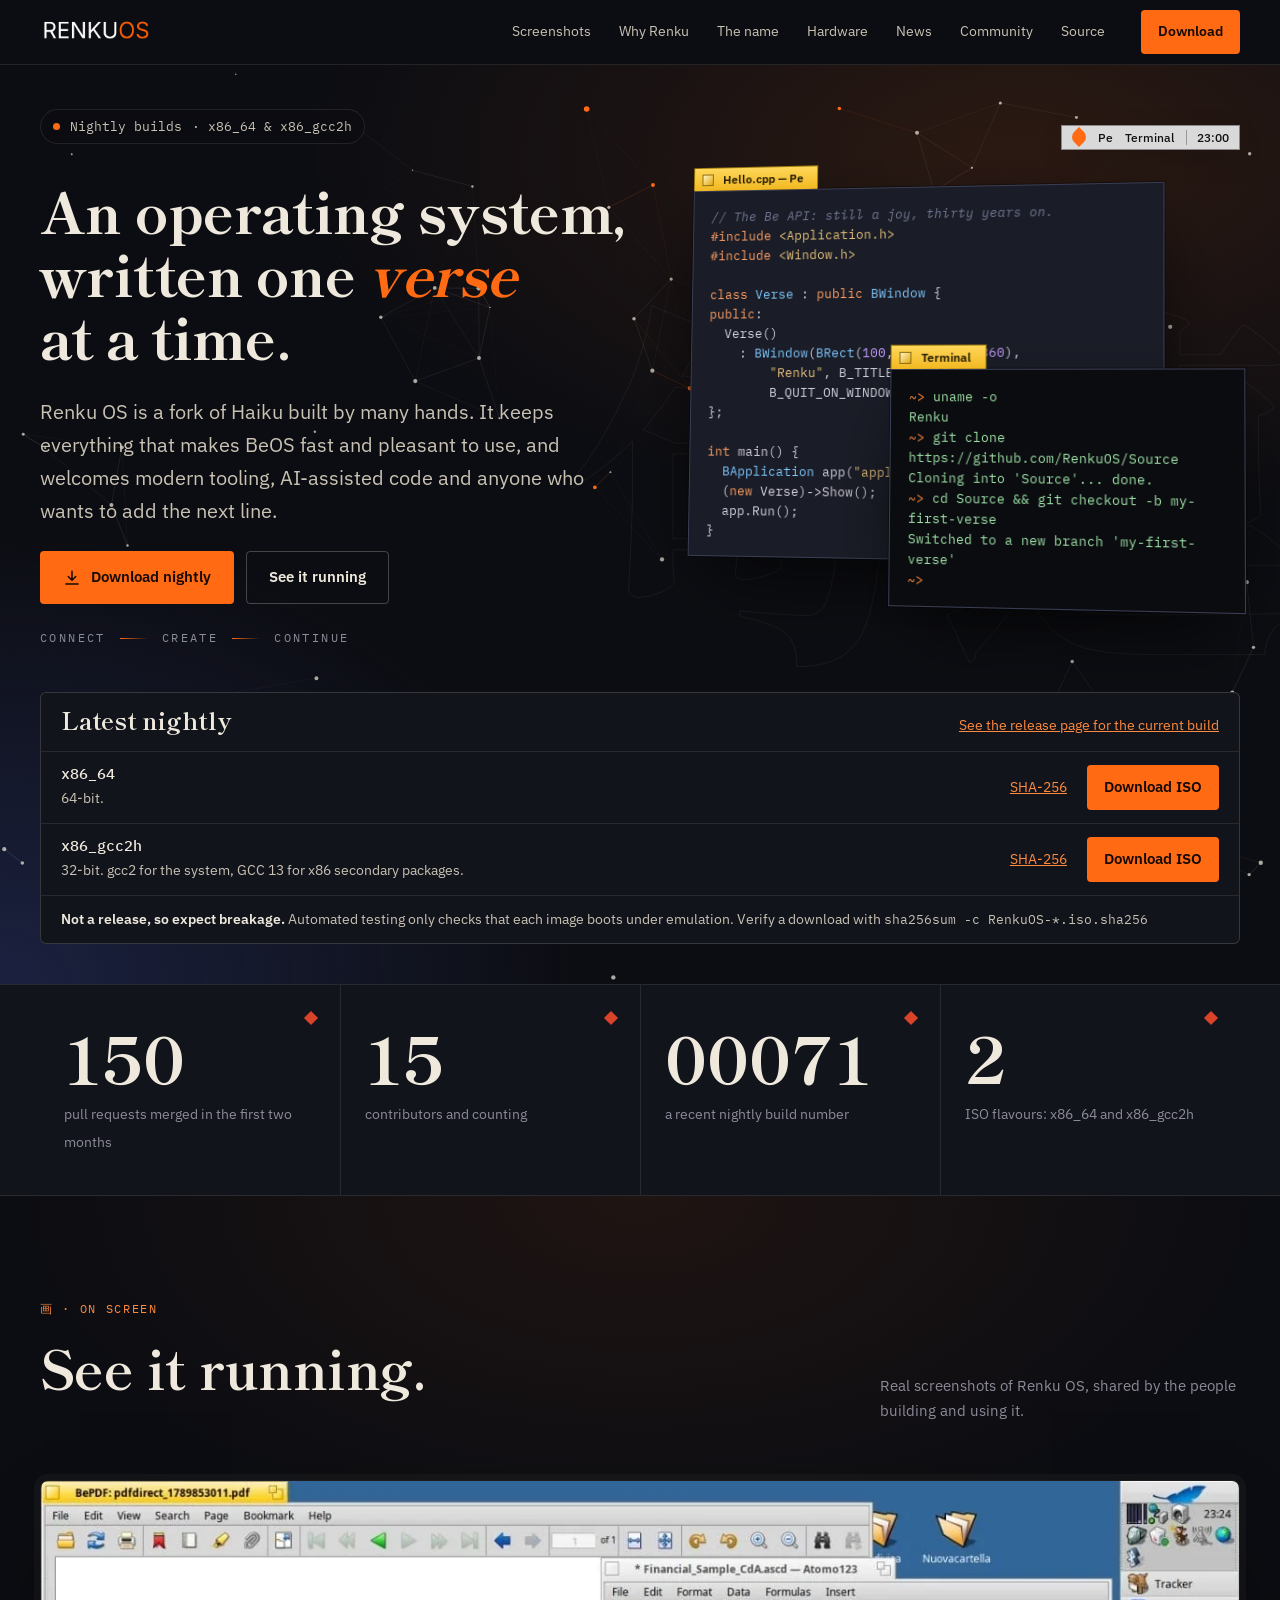
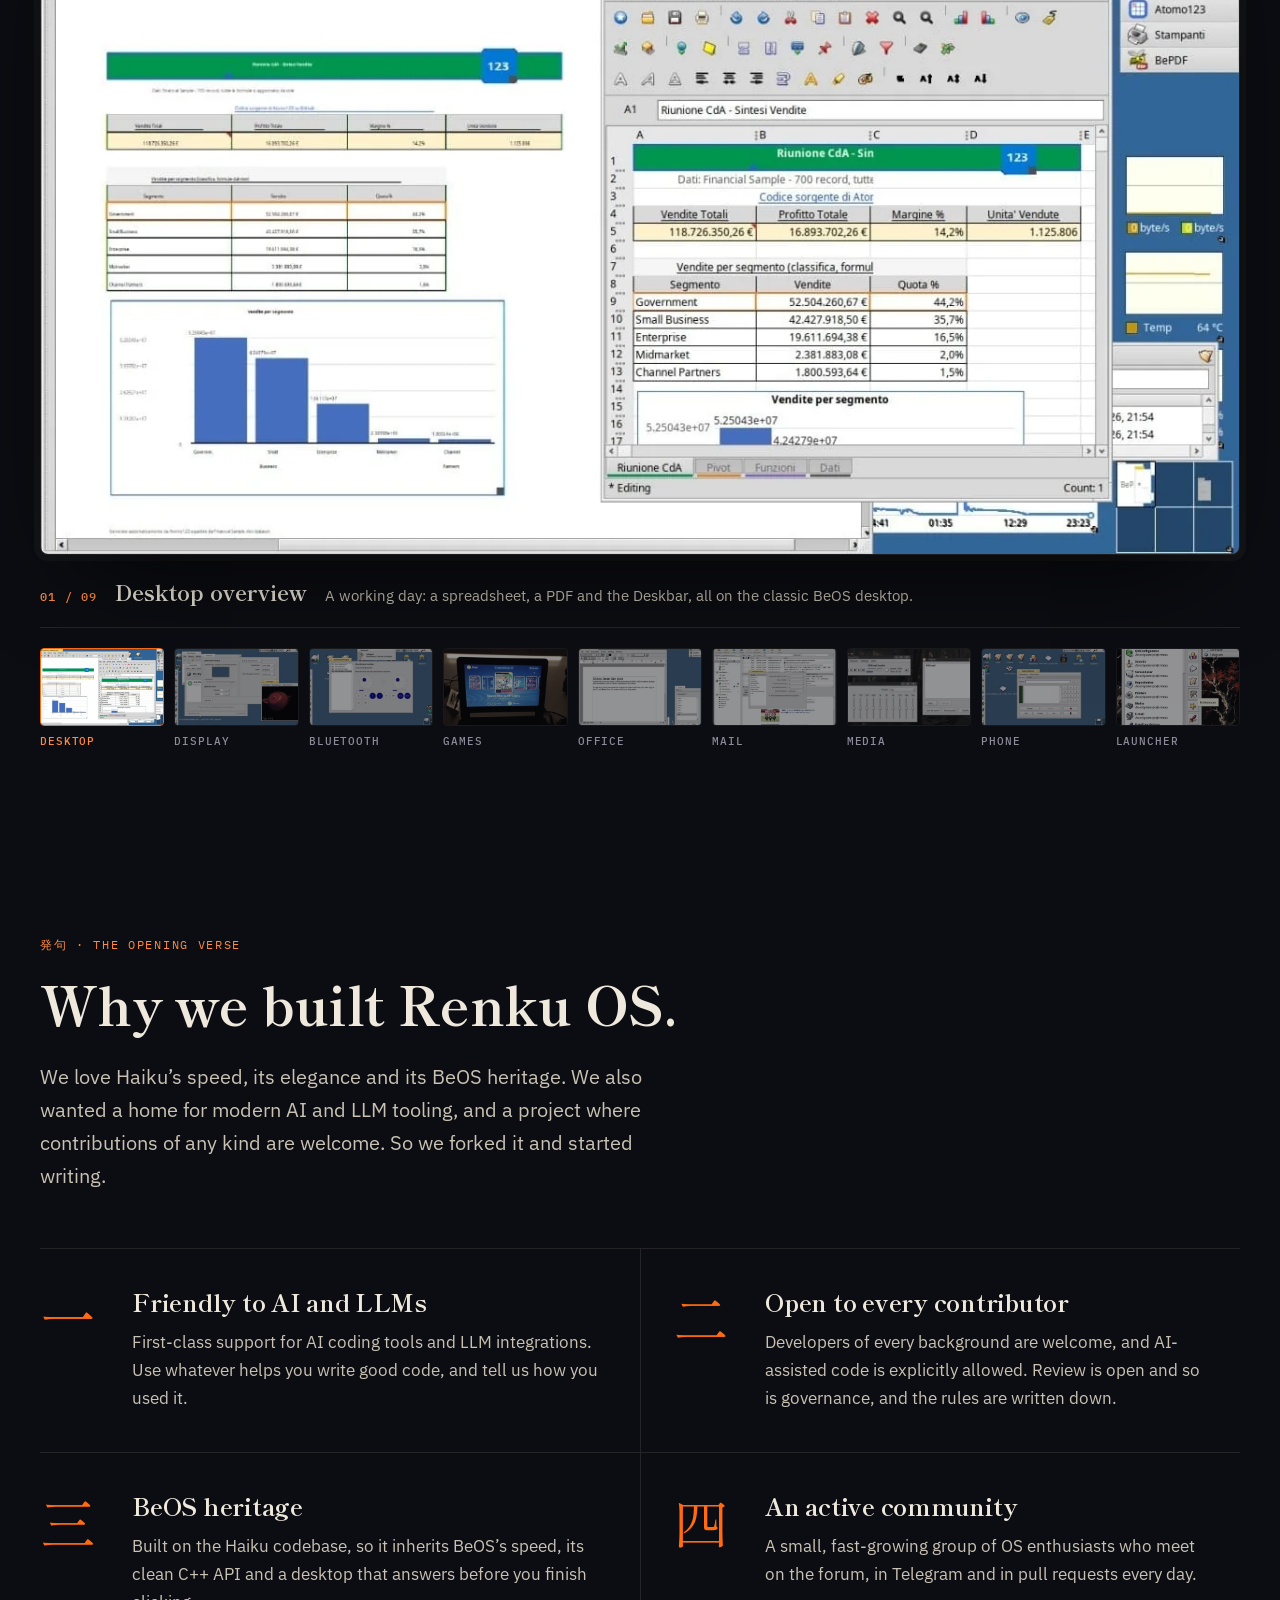
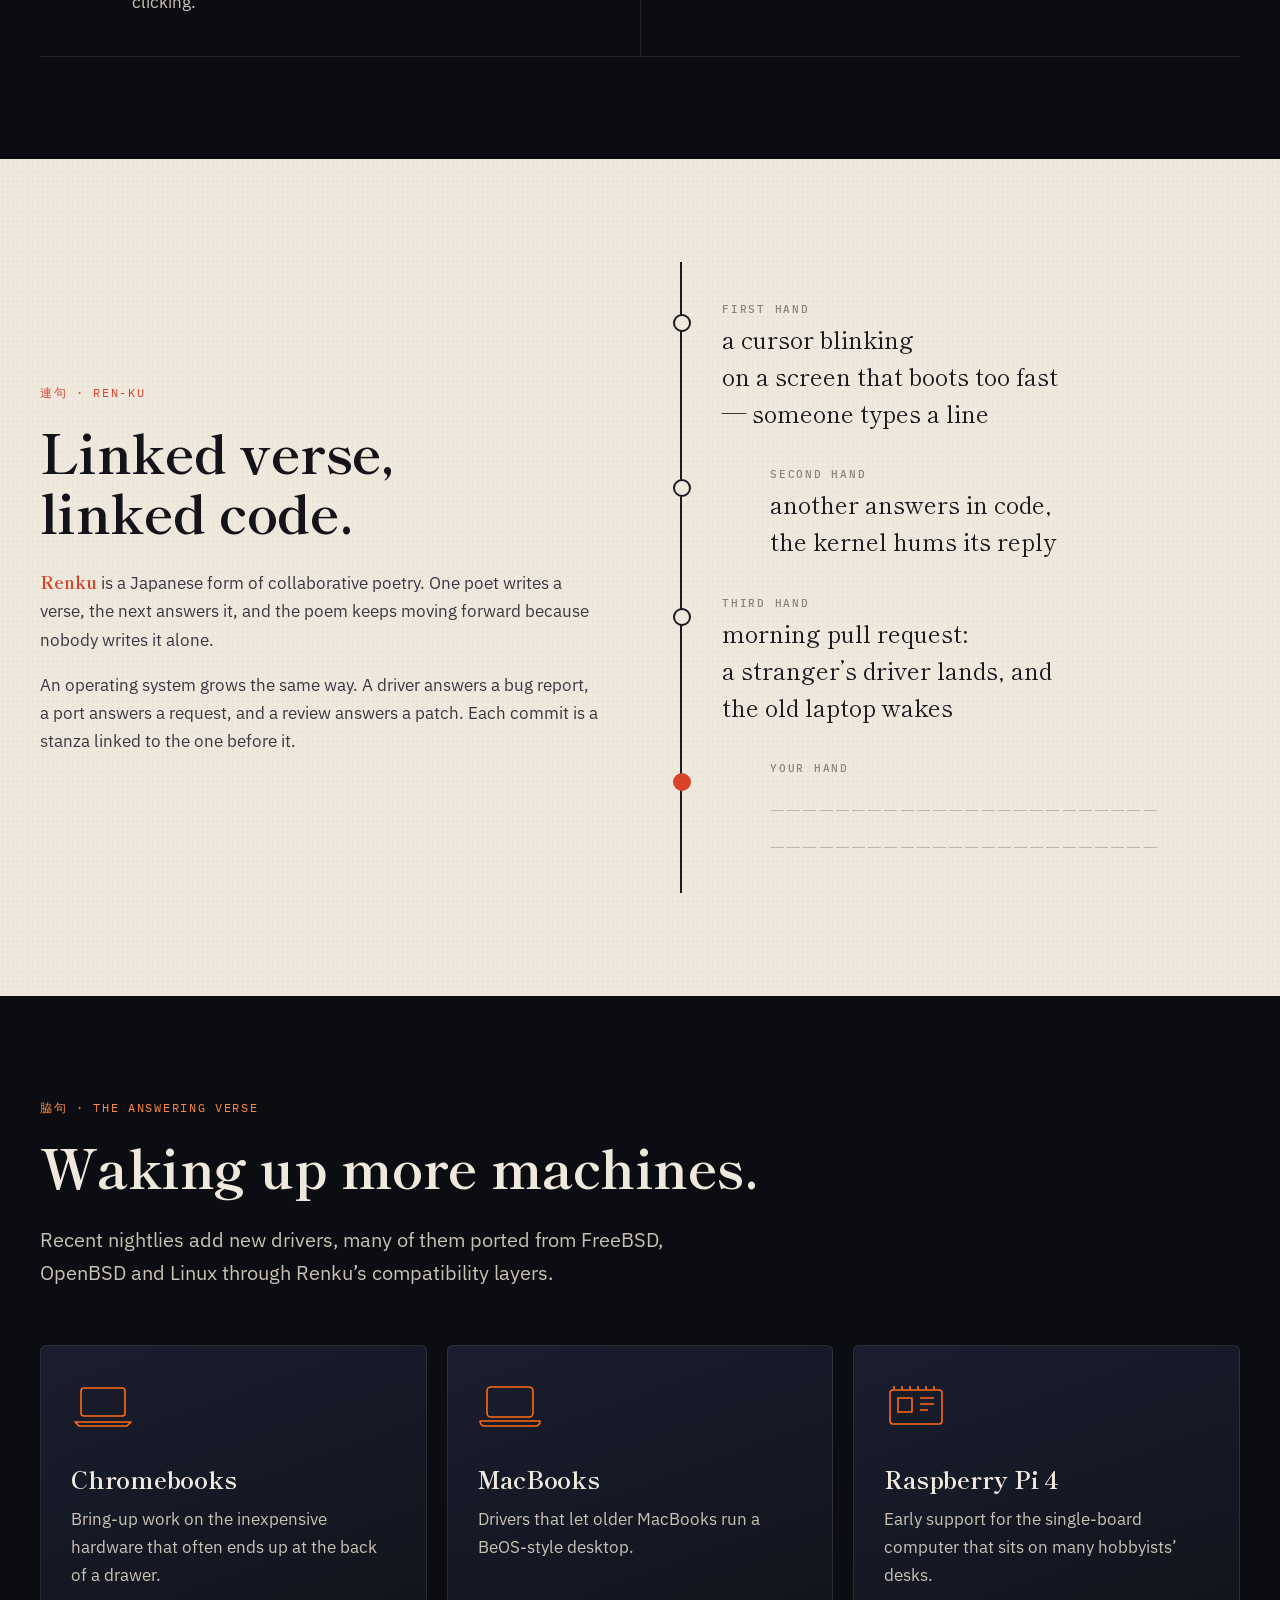
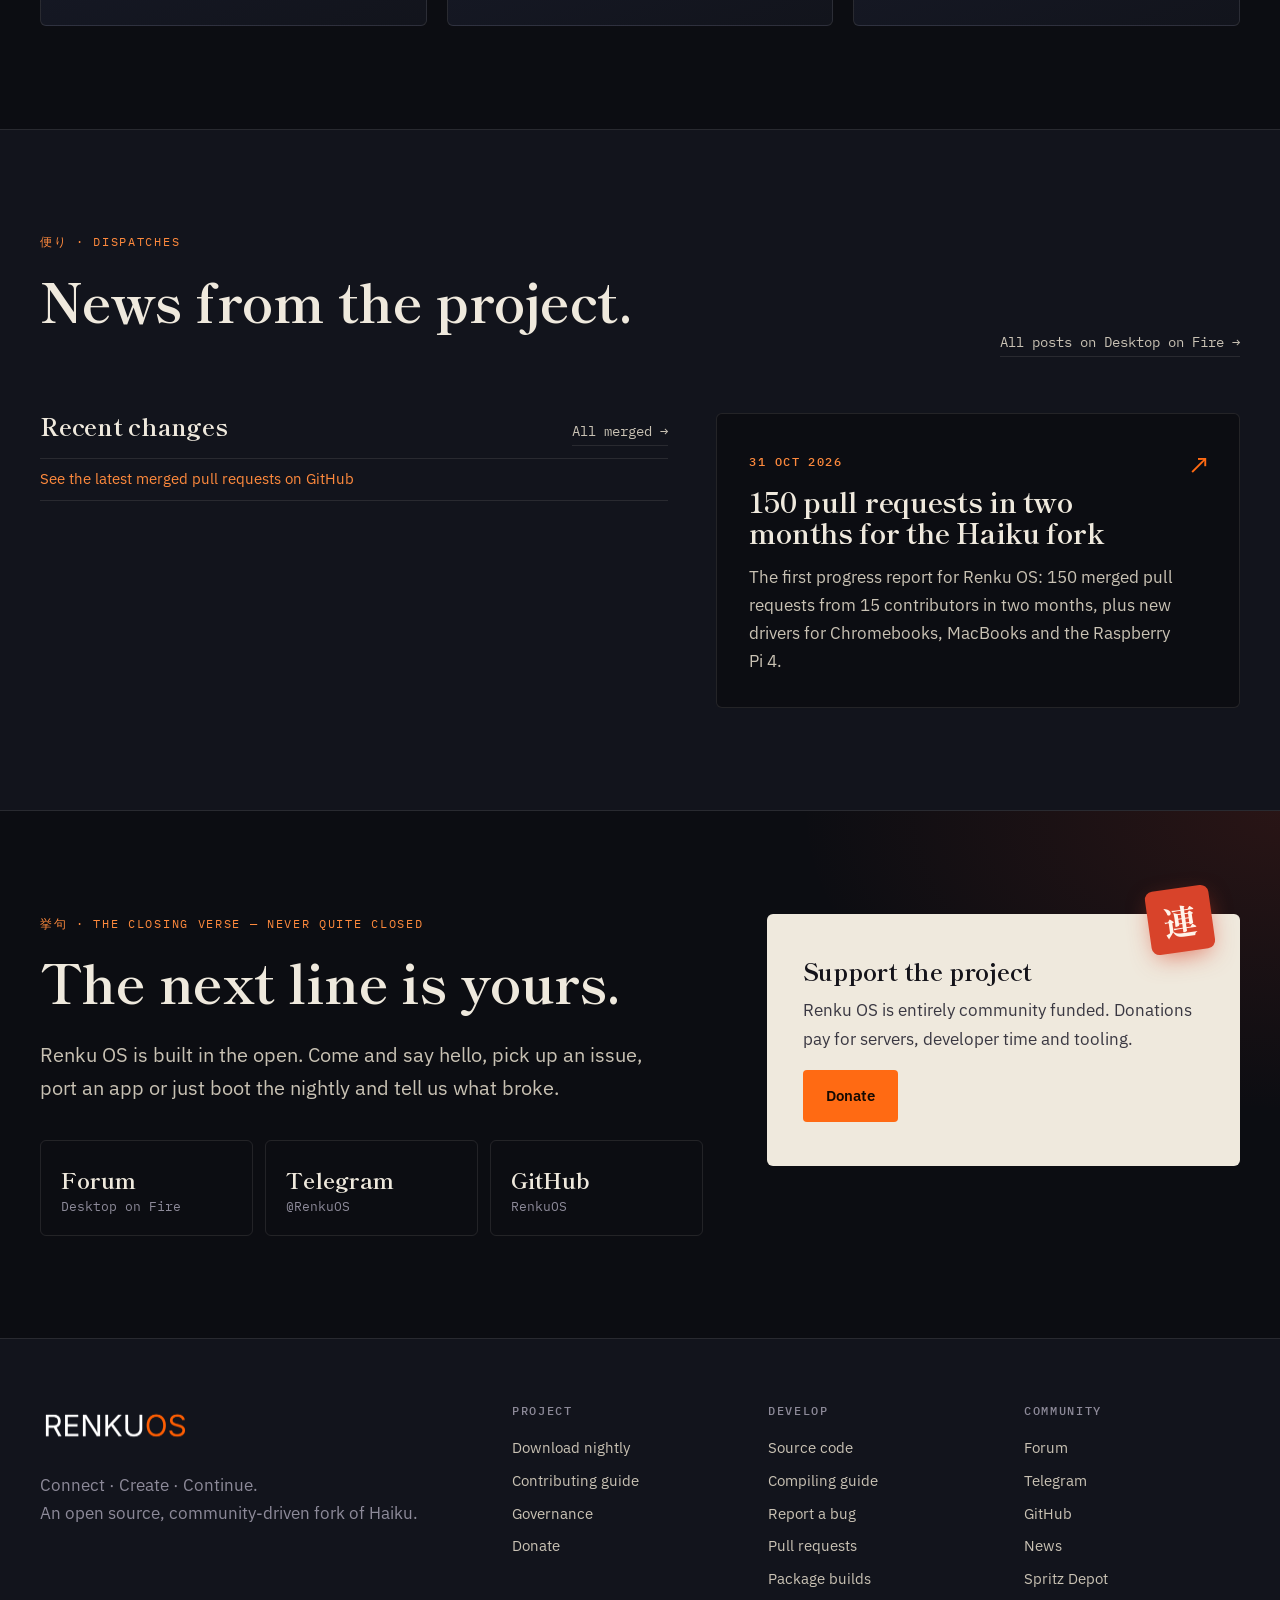
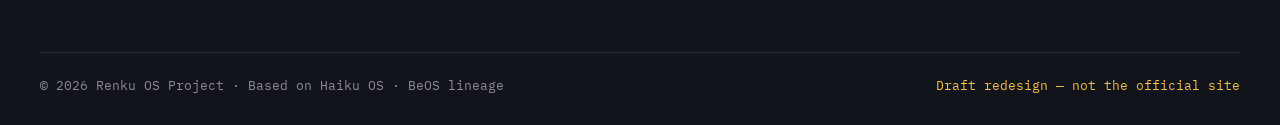
==== commit 9c45f5b0: "Version the v2 stylesheet and script links Browsers may cache these files for ten minutes, so a rede" ====
--- a/v2/index.html
+++ b/v2/index.html
@@ -10,7 +10,7 @@
   <link rel="preconnect" href="https://fonts.googleapis.com">
   <link rel="preconnect" href="https://fonts.gstatic.com" crossorigin>
   <link href="https://fonts.googleapis.com/css2?family=Shippori+Mincho:wght@500;700;800&family=IBM+Plex+Sans:wght@400;500;600&family=IBM+Plex+Mono:wght@400;500&display=swap" rel="stylesheet">
-  <link rel="stylesheet" href="style.css">
+  <link rel="stylesheet" href="style.css?v=3">
 </head>
 <body>
   <a class="skip" href="#main">Skip to content</a>
@@ -340,6 +340,6 @@
     </div>
   </footer>
 
-  <script src="site.js" defer></script>
+  <script src="site.js?v=3" defer></script>
 </body>
 </html>
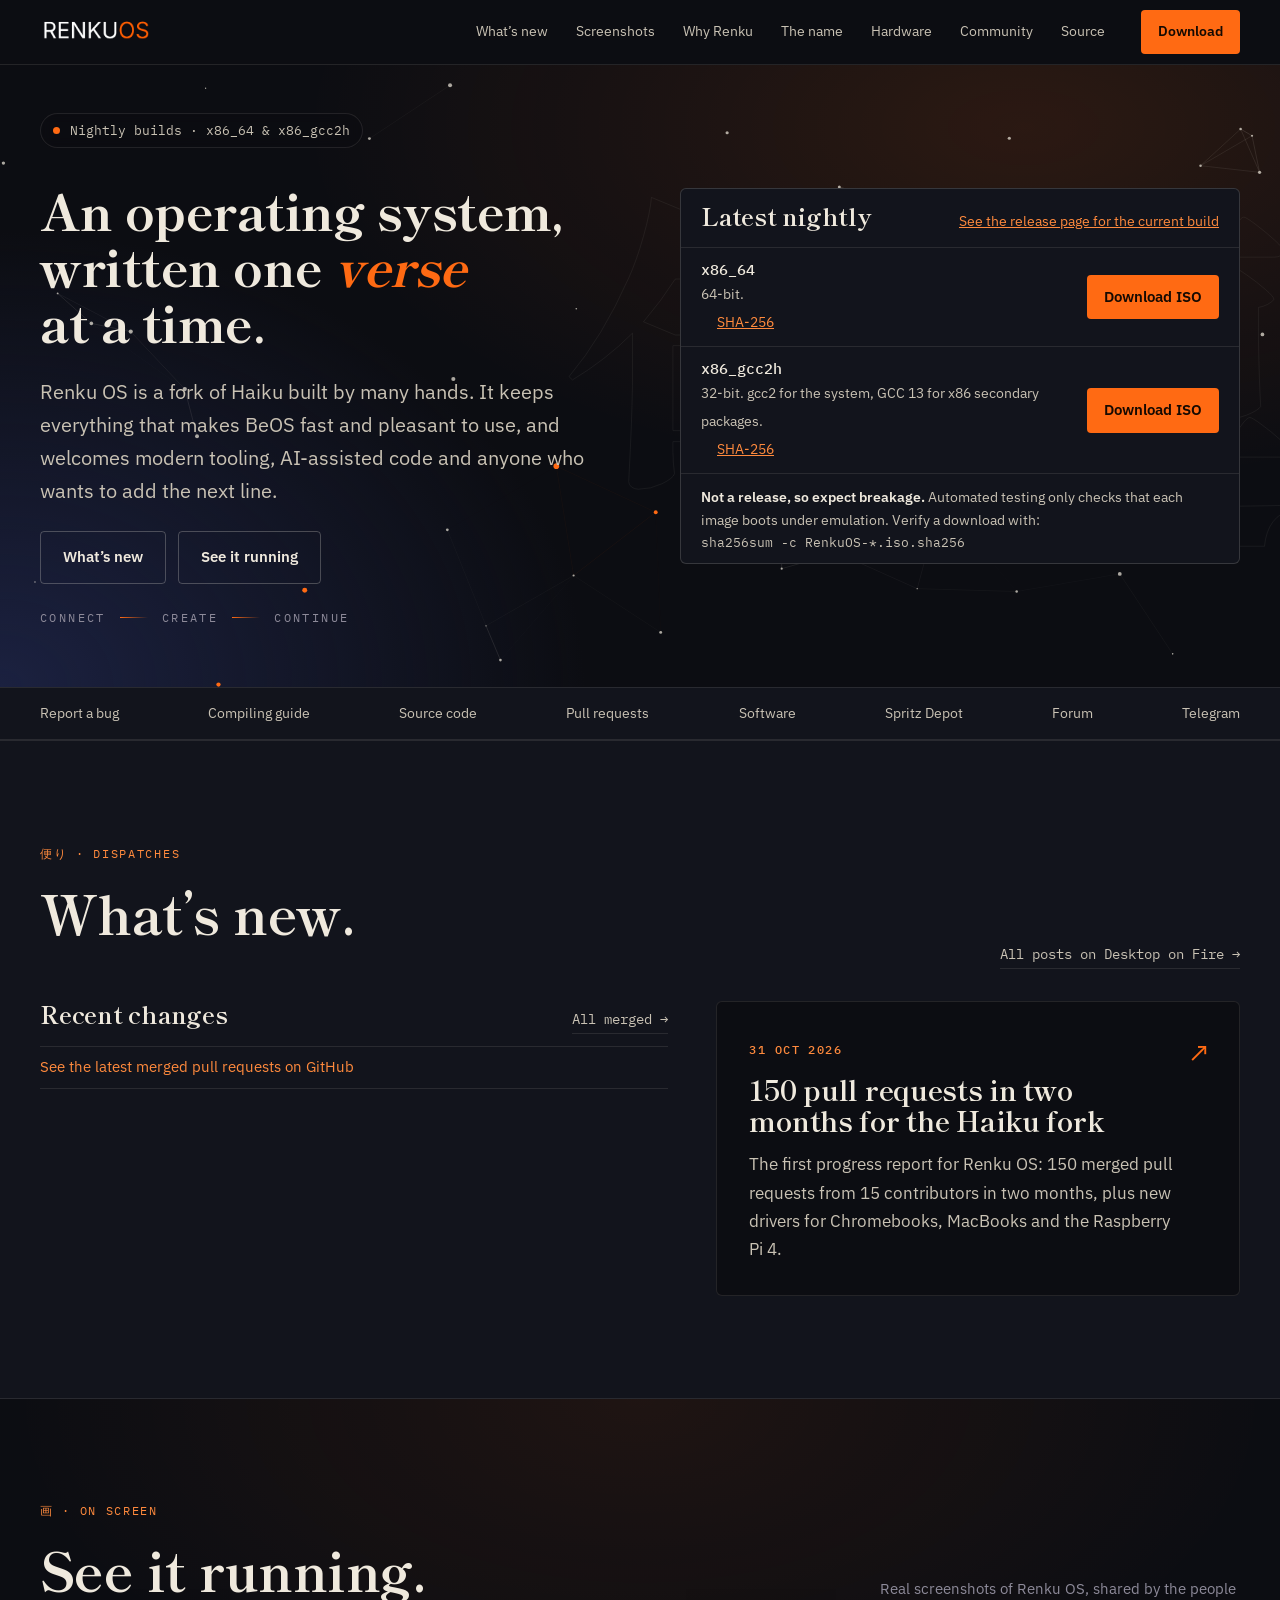
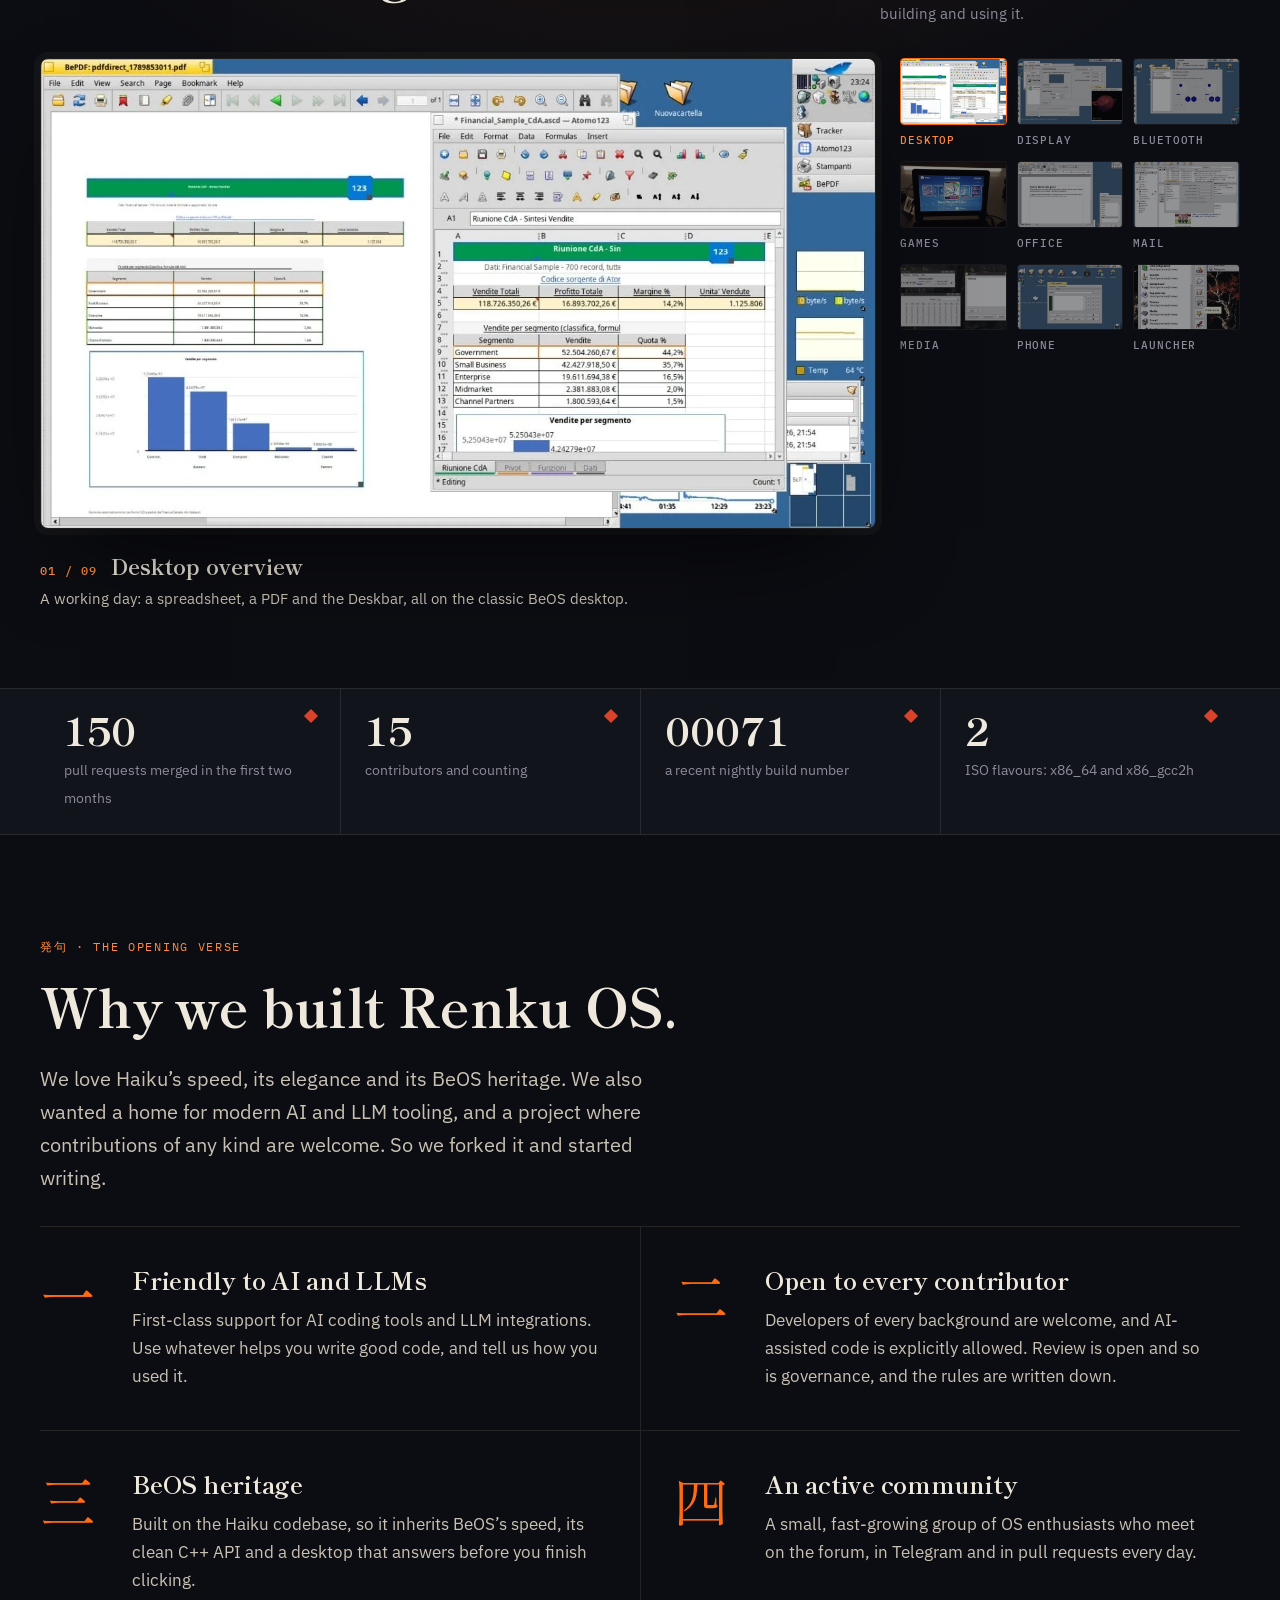
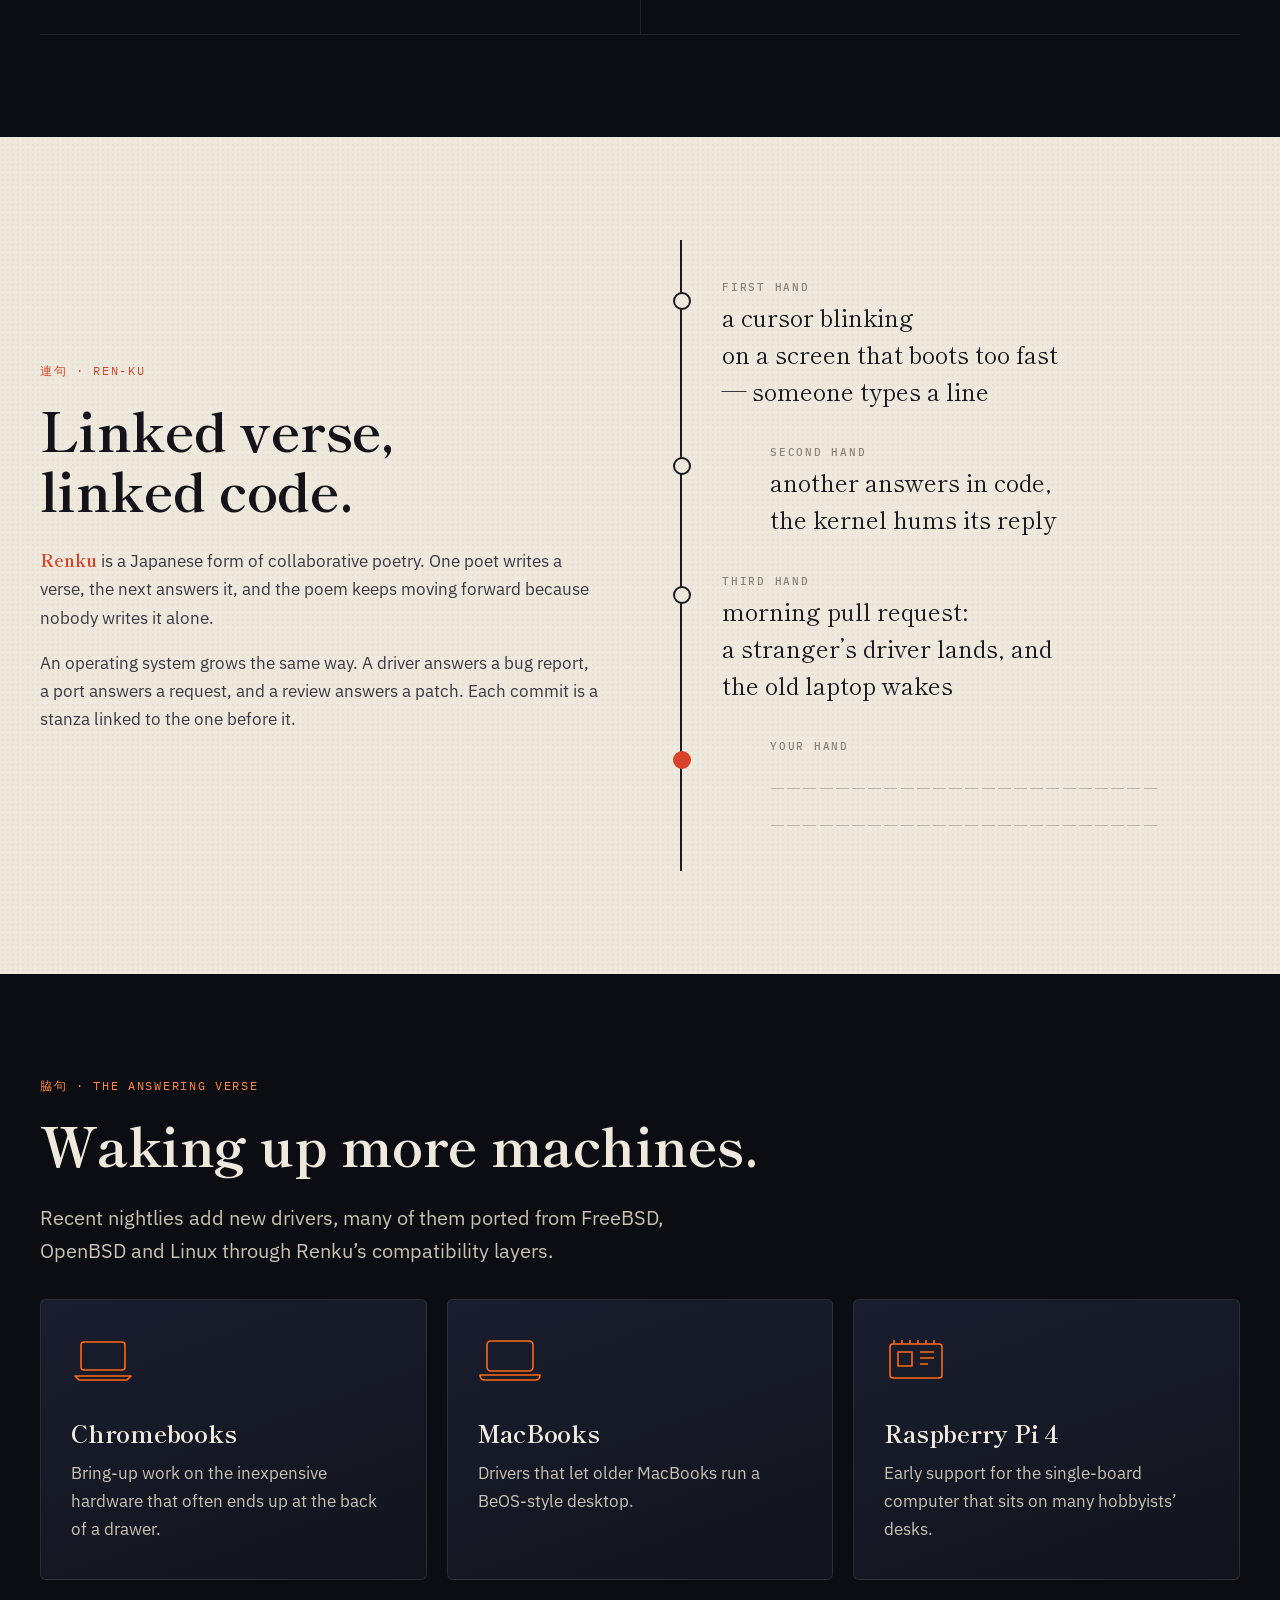
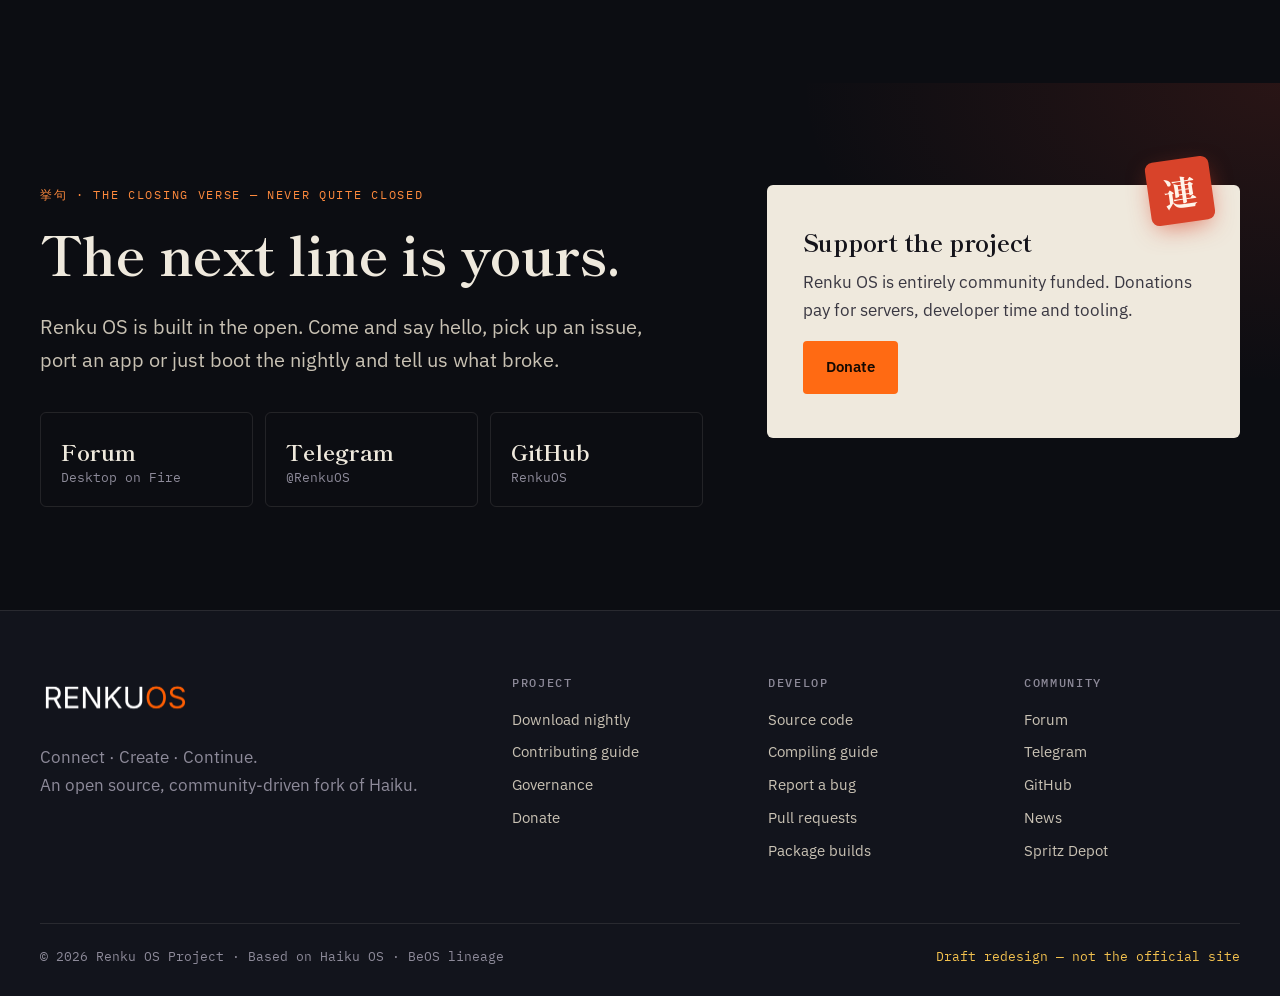
==== commit a120c69d: "Make the v2 layout more practical for daily use Remove the fake desktop and put the nightly download" ====
--- a/v2/index.html
+++ b/v2/index.html
@@ -10,7 +10,7 @@
   <link rel="preconnect" href="https://fonts.googleapis.com">
   <link rel="preconnect" href="https://fonts.gstatic.com" crossorigin>
   <link href="https://fonts.googleapis.com/css2?family=Shippori+Mincho:wght@500;700;800&family=IBM+Plex+Sans:wght@400;500;600&family=IBM+Plex+Mono:wght@400;500&display=swap" rel="stylesheet">
-  <link rel="stylesheet" href="style.css?v=3">
+  <link rel="stylesheet" href="style.css?v=4">
 </head>
 <body>
   <a class="skip" href="#main">Skip to content</a>
@@ -21,11 +21,11 @@
       <button class="menu-toggle" aria-expanded="false" aria-controls="site-nav">Menu</button>
       <nav id="site-nav" aria-label="Main">
         <a class="nav-download" href="#download">Download</a>
+        <a href="#dispatches">What’s new</a>
         <a href="#screenshots">Screenshots</a>
         <a href="#verses">Why Renku</a>
         <a href="#name">The name</a>
         <a href="#hardware">Hardware</a>
-        <a href="#dispatches">News</a>
         <a href="#community">Community</a>
         <a href="https://github.com/RenkuOS/Source">Source</a>
       </nav>
@@ -40,58 +40,15 @@
       <div class="hero-kanji" aria-hidden="true">連句</div>
       <div class="wrap hero-grid">
         <div class="hero-copy">
-          <p class="kicker"><span class="dot"></span><span id="hero-build">Nightly builds</span> · x86_64 &amp; x86_gcc2h</p>
+          <p class="kicker"><span class="dot"></span><span><span id="hero-build">Nightly builds</span> · x86_64 &amp; x86_gcc2h</span></p>
           <h1>An operating system, written&nbsp;one&nbsp;<span class="ink-fire">verse</span> at a&nbsp;time.</h1>
           <p class="lead">Renku OS is a fork of Haiku built by many hands. It keeps everything that makes BeOS fast and pleasant to use, and welcomes modern tooling, AI-assisted code and anyone who wants to add the next line.</p>
           <div class="actions">
-            <a class="btn btn-fire" href="#download">
-              <svg viewBox="0 0 24 24" aria-hidden="true"><path d="M12 3v12m0 0-5-5m5 5 5-5M4 20h16" /></svg>
-              Download nightly
-            </a>
+            <a class="btn btn-ghost" href="#dispatches">What’s new</a>
             <a class="btn btn-ghost" href="#screenshots">See it running</a>
           </div>
           <p class="motto" aria-label="Connect, Create, Continue"><span>Connect</span><i></i><span>Create</span><i></i><span>Continue</span></p>
         </div>
-
-        <!-- BeOS-style desktop vignette -->
-        <div class="desk" aria-hidden="true">
-          <div class="bwin bwin-editor">
-            <div class="btab"><span class="bclose"></span>Hello.cpp — Pe</div>
-            <pre class="bbody code"><span class="c">// The Be API: still a joy, thirty years on.</span>
-<span class="k">#include</span> <span class="s">&lt;Application.h&gt;</span>
-<span class="k">#include</span> <span class="s">&lt;Window.h&gt;</span>
-
-<span class="k">class</span> <span class="t">Verse</span> : <span class="k">public</span> <span class="t">BWindow</span> {
-<span class="k">public</span>:
-  Verse()
-    : <span class="t">BWindow</span>(<span class="t">BRect</span>(<span class="n">100</span>, <span class="n">100</span>, <span class="n">520</span>, <span class="n">360</span>),
-        <span class="s">"Renku"</span>, B_TITLED_WINDOW,
-        B_QUIT_ON_WINDOW_CLOSE) {}
-};
-
-<span class="k">int</span> main() {
-  <span class="t">BApplication</span> app(<span class="s">"application/x-vnd.Renku-Verse"</span>);
-  (<span class="k">new</span> Verse)-&gt;Show();
-  app.Run();
-}</pre>
-          </div>
-          <div class="bwin bwin-term">
-            <div class="btab"><span class="bclose"></span>Terminal</div>
-            <pre class="bbody term"><span class="p">~&gt; </span>uname -o
-Renku
-<span class="p">~&gt; </span>git clone https://github.com/RenkuOS/Source
-Cloning into 'Source'... done.
-<span class="p">~&gt; </span>cd Source &amp;&amp; git checkout -b my-first-verse
-Switched to a new branch 'my-first-verse'
-<span class="p">~&gt; </span></pre>
-          </div>
-          <div class="deskbar">
-            <span class="deskbar-leaf"></span>
-            <span>Pe</span><span>Terminal</span><span class="clock" id="clock">12:00</span>
-          </div>
-        </div>
-      </div>
-      <div class="wrap">
         <div id="download" class="panel">
           <div class="panel-head">
             <h2>Latest nightly</h2>
@@ -111,18 +68,49 @@
               <a class="btn btn-fire" href="https://github.com/RenkuOS/Source/releases/tag/nightly">Download ISO</a>
             </li>
           </ul>
-          <p class="panel-foot"><b>Not a release, so expect breakage.</b> Automated testing only checks that each image boots under emulation. Verify a download with <code>sha256sum -c RenkuOS-*.iso.sha256</code></p>
-        </div>
-      </div>
-    </section>
-
-    <!-- STATS / hanko seals -->
-    <section class="stats" id="stats">
-      <div class="wrap stats-grid">
-        <div class="stat"><b>150</b><span>pull requests merged in the first two months</span></div>
-        <div class="stat"><b>15</b><span>contributors and counting</span></div>
-        <div class="stat"><b id="stat-build">00071</b><span id="stat-build-label">a recent nightly build number</span></div>
-        <div class="stat"><b>2</b><span>ISO flavours: x86_64 and x86_gcc2h</span></div>
+          <p class="panel-foot"><b>Not a release, so expect breakage.</b> Automated testing only checks that each image boots under emulation. Verify a download with: <code>sha256sum -c RenkuOS-*.iso.sha256</code></p>
+        </div>
+      </div>
+    </section>
+
+    <!-- QUICK LINKS -->
+    <nav class="quick" aria-label="Quick links">
+      <div class="wrap quick-inner">
+        <a href="https://github.com/RenkuOS/Source/issues">Report a bug</a>
+        <a href="https://github.com/RenkuOS/Source/blob/main/ReadMe.Compiling.md">Compiling guide</a>
+        <a href="https://github.com/RenkuOS/Source">Source code</a>
+        <a href="https://github.com/RenkuOS/Source/pulls">Pull requests</a>
+        <a href="https://renkuos.org/software">Software</a>
+        <a href="https://spritzdepot.desktoponfire.com/">Spritz Depot</a>
+        <a href="https://forum.desktoponfire.com/t/renku-os">Forum</a>
+        <a href="https://t.me/RenkuOS">Telegram</a>
+      </div>
+    </nav>
+
+    <!-- DISPATCHES -->
+    <section class="dispatches" id="dispatches">
+      <div class="wrap">
+        <header class="sec-head row">
+          <div>
+            <p class="label">便り · Dispatches</p>
+            <h2>What’s new.</h2>
+          </div>
+          <a class="text-link" href="https://www.desktoponfire.com/category/renkuos/">All posts on Desktop on Fire →</a>
+        </header>
+        <div class="news-grid">
+          <div>
+            <div class="changes-head"><h3>Recent changes</h3><a class="text-link" href="https://github.com/RenkuOS/Source/pulls?q=is%3Apr+is%3Amerged+sort%3Aupdated-desc">All merged →</a></div>
+            <ul class="rows" id="changes-list">
+              <li><a href="https://github.com/RenkuOS/Source/pulls?q=is%3Apr+is%3Amerged+sort%3Aupdated-desc">See the latest merged pull requests on GitHub</a></li>
+            </ul>
+          </div>
+          <a class="dispatch" href="https://www.desktoponfire.com/renkuos/1035/renkuos-150-pull-requests-haiku-fork/">
+          <time datetime="2026-10-31">31 Oct 2026</time>
+          <h3>150 pull requests in two months for the Haiku fork</h3>
+          <p>The first progress report for Renku OS: 150 merged pull requests from 15 contributors in two months, plus new drivers for Chromebooks, MacBooks and the Raspberry Pi 4.</p>
+          <span class="arrow" aria-hidden="true">↗</span>
+        </a>
+        </div>
       </div>
     </section>
 
@@ -137,6 +125,7 @@
           <p class="gallery-note">Real screenshots of Renku OS, shared by the people building and using it.</p>
         </header>
 
+        <div class="gallery-body">
         <figure class="stage">
           <button class="stage-frame" id="stage-open" aria-label="View full size">
             <img id="stage-img" src="../assets/shots/desktop-1.webp" alt="Renku OS desktop with a spreadsheet, a PDF and the Deskbar" width="1280" height="719">
@@ -159,11 +148,22 @@
           <li><button data-src="../assets/shots/haiku-softphone-2.webp" data-w="1024" data-h="600" data-title="Haiku Softphone" data-desc="A native SIP softphone sitting on the desktop." data-alt="Haiku Softphone on the Renku OS desktop"><img src="../assets/shots/haiku-softphone-2-thumb.webp" alt="" loading="lazy"><span>Phone</span></button></li>
           <li><button data-src="../assets/shots/desktop-5.webp" data-w="511" data-h="545" data-title="App launcher" data-desc="The Deskbar menu opening preferences, apps and Telegram." data-alt="Deskbar launcher menu on Renku OS"><img src="../assets/shots/desktop-5-thumb.webp" alt="" loading="lazy"><span>Launcher</span></button></li>
         </ul>
+        </div>
       </div>
       <dialog class="lightbox" id="lightbox" aria-label="Screenshot">
         <form method="dialog"><button class="lb-close" aria-label="Close">×</button></form>
         <img id="lb-img" alt="">
       </dialog>
+    </section>
+
+    <!-- STATS / hanko seals -->
+    <section class="stats" id="stats">
+      <div class="wrap stats-grid">
+        <div class="stat"><b>150</b><span>pull requests merged in the first two months</span></div>
+        <div class="stat"><b>15</b><span>contributors and counting</span></div>
+        <div class="stat"><b id="stat-build">00071</b><span id="stat-build-label">a recent nightly build number</span></div>
+        <div class="stat"><b>2</b><span>ISO flavours: x86_64 and x86_gcc2h</span></div>
+      </div>
     </section>
 
     <!-- VERSES / features -->
@@ -254,33 +254,6 @@
       </div>
     </section>
 
-    <!-- DISPATCHES -->
-    <section class="dispatches" id="dispatches">
-      <div class="wrap">
-        <header class="sec-head row">
-          <div>
-            <p class="label">便り · Dispatches</p>
-            <h2>News from the project.</h2>
-          </div>
-          <a class="text-link" href="https://www.desktoponfire.com/category/renkuos/">All posts on Desktop on Fire →</a>
-        </header>
-        <div class="news-grid">
-          <div>
-            <div class="changes-head"><h3>Recent changes</h3><a class="text-link" href="https://github.com/RenkuOS/Source/pulls?q=is%3Apr+is%3Amerged+sort%3Aupdated-desc">All merged →</a></div>
-            <ul class="rows" id="changes-list">
-              <li><a href="https://github.com/RenkuOS/Source/pulls?q=is%3Apr+is%3Amerged+sort%3Aupdated-desc">See the latest merged pull requests on GitHub</a></li>
-            </ul>
-          </div>
-          <a class="dispatch" href="https://www.desktoponfire.com/renkuos/1035/renkuos-150-pull-requests-haiku-fork/">
-          <time datetime="2026-10-31">31 Oct 2026</time>
-          <h3>150 pull requests in two months for the Haiku fork</h3>
-          <p>The first progress report for Renku OS: 150 merged pull requests from 15 contributors in two months, plus new drivers for Chromebooks, MacBooks and the Raspberry Pi 4.</p>
-          <span class="arrow" aria-hidden="true">↗</span>
-        </a>
-        </div>
-      </div>
-    </section>
-
     <!-- COMMUNITY + DONATE -->
     <section class="community" id="community">
       <div class="wrap community-grid">
@@ -340,6 +313,6 @@
     </div>
   </footer>
 
-  <script src="site.js?v=3" defer></script>
+  <script src="site.js?v=4" defer></script>
 </body>
 </html>
--- a/v2/style.css
+++ b/v2/style.css
@@ -15,7 +15,7 @@
 a{color:var(--washi)}
 a:focus-visible,button:focus-visible{outline:2px solid var(--gold);outline-offset:4px;border-radius:4px}
 h1,h2,h3{font-family:var(--serif);font-weight:700;line-height:1.12;margin:0 0 .5em;letter-spacing:-.01em}
-h1{font-size:clamp(36px,4.4vw,58px);font-weight:800;text-wrap:balance}
+h1{font-size:clamp(36px,3.9vw,50px);font-weight:800;text-wrap:balance}
 h2{font-size:clamp(32px,4.2vw,56px)}
 h3{font-size:24px}
 p{margin:0 0 1em}
@@ -58,57 +58,32 @@
 }
 
 /* Hero */
-.hero{position:relative;padding:44px 0 40px;overflow:hidden;
+.hero{position:relative;padding:48px 0;overflow:hidden;
   background:radial-gradient(1200px 600px at 80% 10%,rgb(255 106 19 / .13),transparent 60%),radial-gradient(900px 700px at 0% 100%,#1b2140,transparent 65%),var(--night)}
 #constellation{position:absolute;inset:0;width:100%;height:100%}
 .hero-kanji{position:absolute;right:-2vw;top:50%;transform:translateY(-50%);writing-mode:vertical-rl;font-family:var(--serif);font-weight:800;font-size:min(42vh,34vw);line-height:1;color:transparent;-webkit-text-stroke:1px rgb(239 233 221 / .06);pointer-events:none;user-select:none}
-.hero-grid{position:relative;display:grid;grid-template-columns:1.05fr 1fr;gap:56px;align-items:center;margin-bottom:32px}
+.hero-grid{position:relative;display:grid;grid-template-columns:1fr minmax(0,560px);gap:56px;align-items:center}
+@media (max-width:1000px){.hero-grid{grid-template-columns:minmax(0,1fr);gap:32px}}
 .kicker{display:inline-flex;align-items:center;gap:10px;font-family:var(--mono);font-size:12.5px;color:var(--washi-2);border:1px solid var(--line);padding:6px 12px;border-radius:999px;background:rgb(12 13 18 / .6);backdrop-filter:blur(6px)}
 .kicker .dot{width:7px;height:7px;border-radius:50%;background:var(--fire)}
 .hero h1{margin-top:22px}
 .motto{display:flex;align-items:center;gap:14px;margin-top:24px;font-family:var(--mono);font-size:12px;letter-spacing:.2em;text-transform:uppercase;color:var(--muted)}
 .motto i{width:28px;height:1px;background:linear-gradient(90deg,var(--fire),transparent)}
 
-/* BeOS-style desktop vignette */
-.desk{position:relative;height:440px;perspective:1400px}
-.bwin{position:absolute;background:#1a1d27;border:1px solid #3a3f55;box-shadow:0 30px 80px -20px rgb(0 0 0 / .8),0 0 0 1px rgb(0 0 0 / .4)}
-.btab{position:absolute;top:-25px;left:-1px;background:linear-gradient(#ffd75a,#f2b821);color:#1d1600;font:600 12px var(--sans);padding:4px 14px 4px 30px;border:1px solid #9c7a0f;border-bottom:0;white-space:nowrap}
-.bclose{position:absolute;left:8px;top:6px;width:12px;height:12px;background:linear-gradient(135deg,#fff3c4,#e2a90e);border:1px solid #8a6b0d}
-.bbody{margin:0;padding:16px 18px;font:12.5px/1.6 var(--mono);overflow:hidden;color:#d6d3e0}
-.bwin-editor{top:20px;left:0;width:86%;transform:rotateY(-8deg) rotateX(3deg)}
-.bwin-term{bottom:0;right:0;width:62%;background:#0b0c10;transform:rotateY(-8deg) rotateX(3deg) translateZ(40px)}
-.term{min-height:150px;color:#9fe3a8;white-space:pre-wrap}
-.term .p{color:var(--fire-2)}
-.code .c{color:#6f7590;font-style:italic}.code .k{color:#ff9e64}.code .s{color:#e6c07b}.code .t{color:#7fc8ff}.code .n{color:#c69cff}
-.deskbar{position:absolute;right:0;top:-40px;display:flex;align-items:center;gap:12px;background:#d9d9d9;color:#111;font:500 11.5px var(--sans);padding:4px 10px;border:1px solid #888;box-shadow:0 10px 30px -10px rgb(0 0 0 / .7)}
-.deskbar span{white-space:nowrap}
-.deskbar-leaf{width:14px;height:14px;background:var(--fire);border-radius:0 50%;transform:rotate(45deg)}
-.clock{border-left:1px solid #999;padding-left:10px}
-@media (max-width:1000px){
-  .hero-grid{grid-template-columns:1fr}
-  .desk{height:440px;margin-top:20px}
-}
-@media (max-width:560px){
-  .desk{height:380px}
-  .bwin-editor{width:100%}.bwin-term{width:80%}
-  .bbody{font-size:10.5px;padding:12px}
-  .deskbar{display:none}
-}
-
 /* Stats: hanko seals */
 .stats{border-block:1px solid var(--line);background:var(--night-2)}
 .stats-grid{display:grid;grid-template-columns:repeat(4,1fr)}
-.stat{padding:40px 24px;border-left:1px solid var(--line);position:relative}
+.stat{padding:22px 24px;border-left:1px solid var(--line);position:relative}
 .stat:first-child{border-left:0}
-.stat b{display:block;font-family:var(--serif);font-size:clamp(44px,5vw,68px);font-weight:800;line-height:1;color:var(--washi);margin-bottom:10px;font-variant-numeric:tabular-nums}
+.stat b{display:block;font-family:var(--serif);font-size:clamp(28px,3vw,38px);font-weight:800;line-height:1;color:var(--washi);margin-bottom:6px;font-variant-numeric:tabular-nums}
 .stat span{font-size:14px;color:var(--muted)}
-.stat::before{content:"";position:absolute;top:28px;right:24px;width:10px;height:10px;background:var(--seal);transform:rotate(45deg)}
+.stat::before{content:"";position:absolute;top:22px;right:24px;width:10px;height:10px;background:var(--seal);transform:rotate(45deg)}
 @media (max-width:800px){.stats-grid{grid-template-columns:1fr 1fr}.stat:nth-child(3){border-left:0}.stat:nth-child(n+3){border-top:1px solid var(--line)}}
 
 /* Section heads */
 section,#download{scroll-margin-top:84px}
 .verses,.hardware,.dispatches,.community{padding:clamp(64px,8vw,104px) 0}
-.sec-head{margin-bottom:56px}
+.sec-head{margin-bottom:32px}
 .sec-head.row{display:flex;justify-content:space-between;align-items:end;gap:24px;flex-wrap:wrap}
 
 /* Verses */
@@ -202,7 +177,7 @@
 .thumbs button:hover img{opacity:.9;filter:none}
 .thumbs button[aria-current="true"] img{opacity:1;filter:none;border-color:var(--fire)}
 .thumbs button[aria-current="true"] span{color:var(--fire-2)}
-@media (max-width:900px){
+@media (max-width:1000px){
   .thumbs{display:flex;overflow-x:auto;scroll-snap-type:x mandatory;scrollbar-width:thin;scrollbar-color:var(--indigo-2) transparent;padding:4px 0 12px}
   .thumbs li{flex:0 0 120px;scroll-snap-align:start}
   .stage figcaption{grid-template-columns:auto 1fr}
@@ -220,22 +195,16 @@
 .panel a:not(.btn),.rows a{color:var(--fire-2)}
 .meta{margin:0;font-size:14px;color:var(--washi-2)}
 .downloads{list-style:none;margin:0;padding:0}
-.downloads li{display:grid;grid-template-columns:1fr auto auto auto;align-items:center;gap:8px 20px;padding:12px 20px;border-top:1px solid var(--line)}
-.downloads .btn{padding:9px 16px}
+.downloads li{display:grid;grid-template-columns:auto auto 1fr auto;align-items:center;gap:4px 16px;padding:12px 20px;border-top:1px solid var(--line)}
+.arch{grid-column:1/4;min-width:0}
+.downloads .btn{grid-column:4;grid-row:1/3;padding:9px 16px}
 .arch b{display:block;font:500 15px var(--mono)}
 .arch span{font-size:14px;color:var(--washi-2)}
 .size,.sum{font-size:14px;white-space:nowrap}
 .size{color:var(--washi-2)}
 .panel-foot{margin:0;padding:12px 20px;border-top:1px solid var(--line);font-size:14px;color:var(--washi-2)}
 .panel-foot b{color:var(--washi);font-weight:600}
-.panel-foot code{font:13px var(--mono);overflow-wrap:anywhere}
-@media (max-width:640px){
-  .downloads li{grid-template-columns:auto 1fr auto}
-  .arch{grid-column:1/-1}
-  .size{grid-row:2;grid-column:3;justify-self:end}
-  .sum{grid-row:2;grid-column:2}
-  .downloads .btn{grid-row:2;grid-column:1}
-}
+.panel-foot code{display:block;margin-top:2px;font:13px var(--mono);overflow-wrap:anywhere}
 
 /* Recent changes, beside the latest post */
 .news-grid{display:grid;grid-template-columns:1.2fr 1fr;gap:32px 48px;align-items:start}
@@ -248,3 +217,18 @@
 .rows a:hover{text-decoration:underline}
 .rows time{flex:none;font-size:14px;color:var(--muted)}
 @media (max-width:860px){.news-grid{grid-template-columns:1fr}}
+
+/* Quick links under the hero */
+.quick{border-block:1px solid var(--line);background:var(--night-2)}
+.quick-inner{display:flex;flex-wrap:wrap;justify-content:space-between;gap:2px 20px;padding:10px 0}
+.quick a{padding:4px 0;font-size:14px;color:var(--washi-2);text-decoration:none;transition:color .15s}
+.quick a:hover{color:var(--fire-2)}
+@media (max-width:640px){.quick-inner{display:grid;grid-template-columns:1fr 1fr}}
+
+/* Gallery: viewer and thumbnails side by side on wide screens */
+@media (min-width:1001px){
+  .gallery-body{display:grid;grid-template-columns:minmax(0,1fr) 340px;gap:24px;align-items:start}
+  .gallery-body .thumbs{grid-template-columns:repeat(3,1fr);margin-top:0;row-gap:14px}
+  .gallery-body .stage figcaption{grid-template-columns:auto 1fr;gap:4px 14px;border-bottom:0;padding-bottom:0}
+  .gallery-body .stage figcaption span:last-child{grid-column:1/-1}
+}
